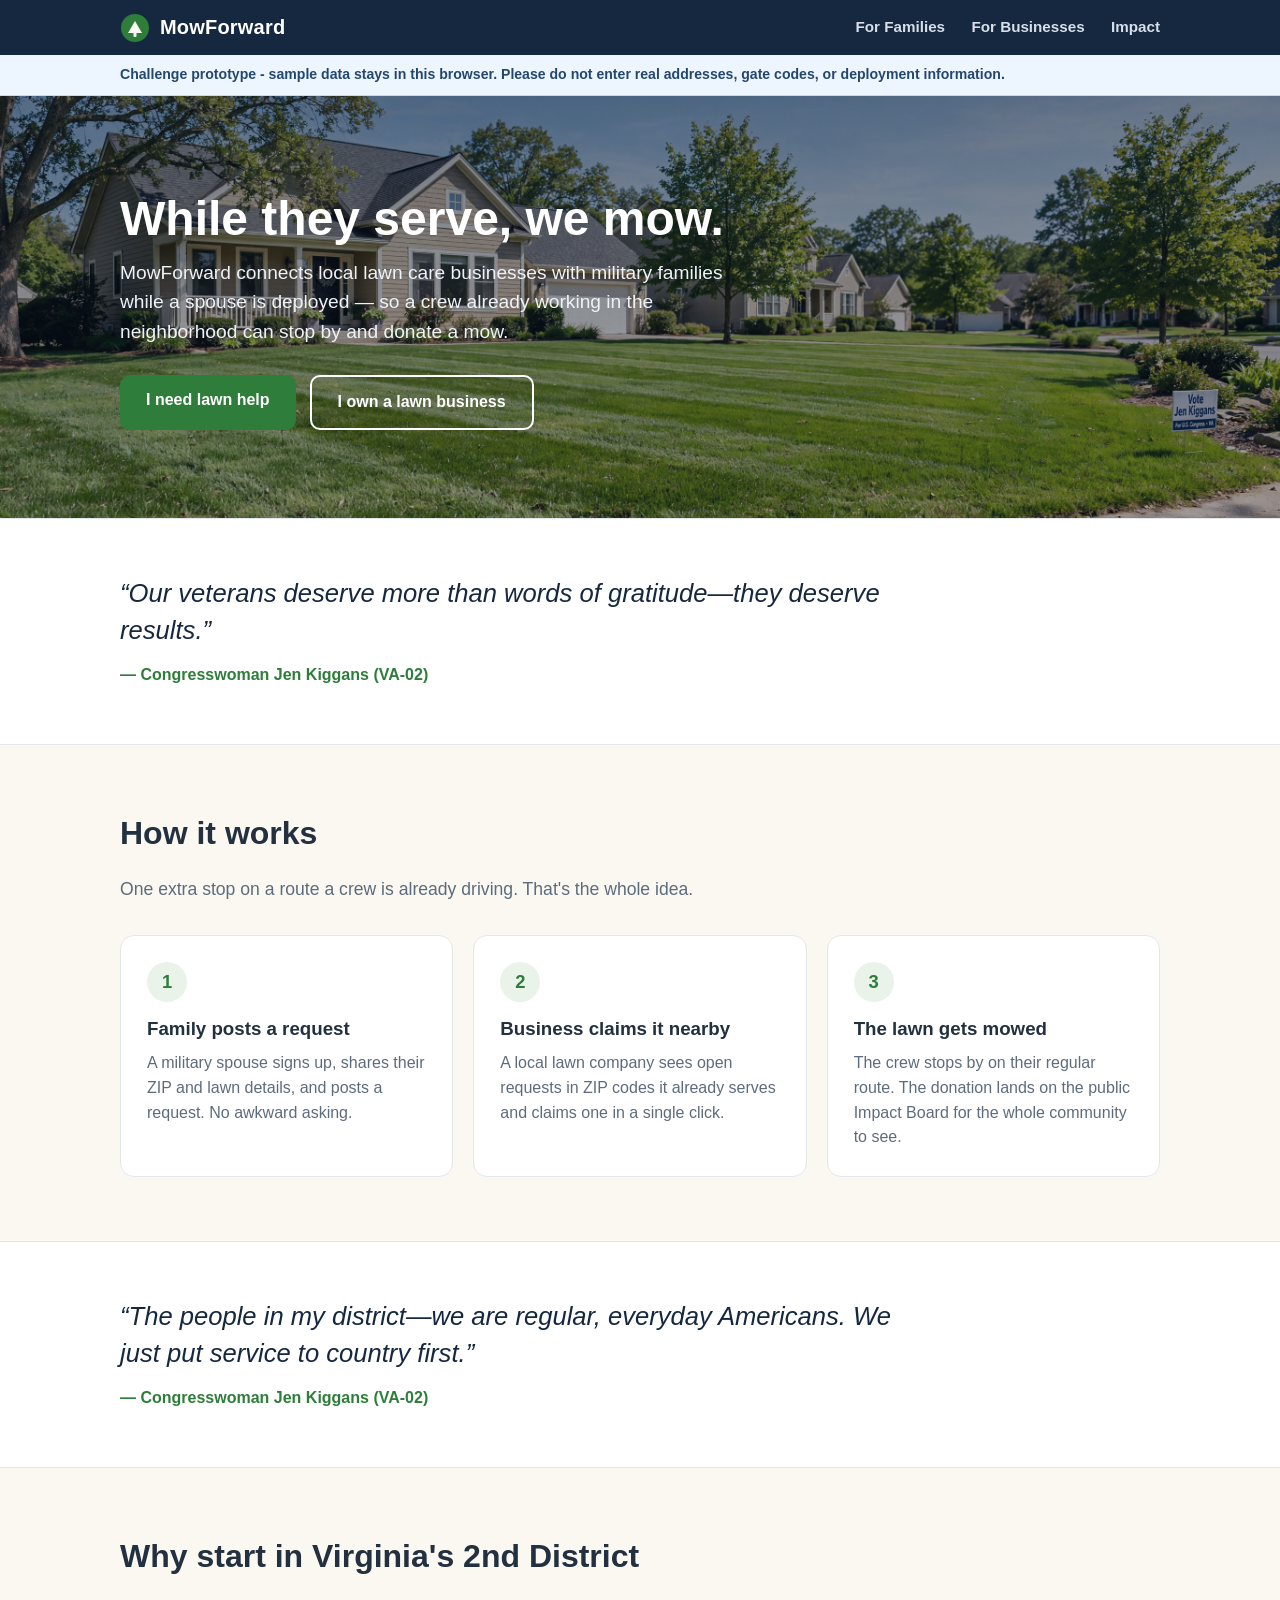
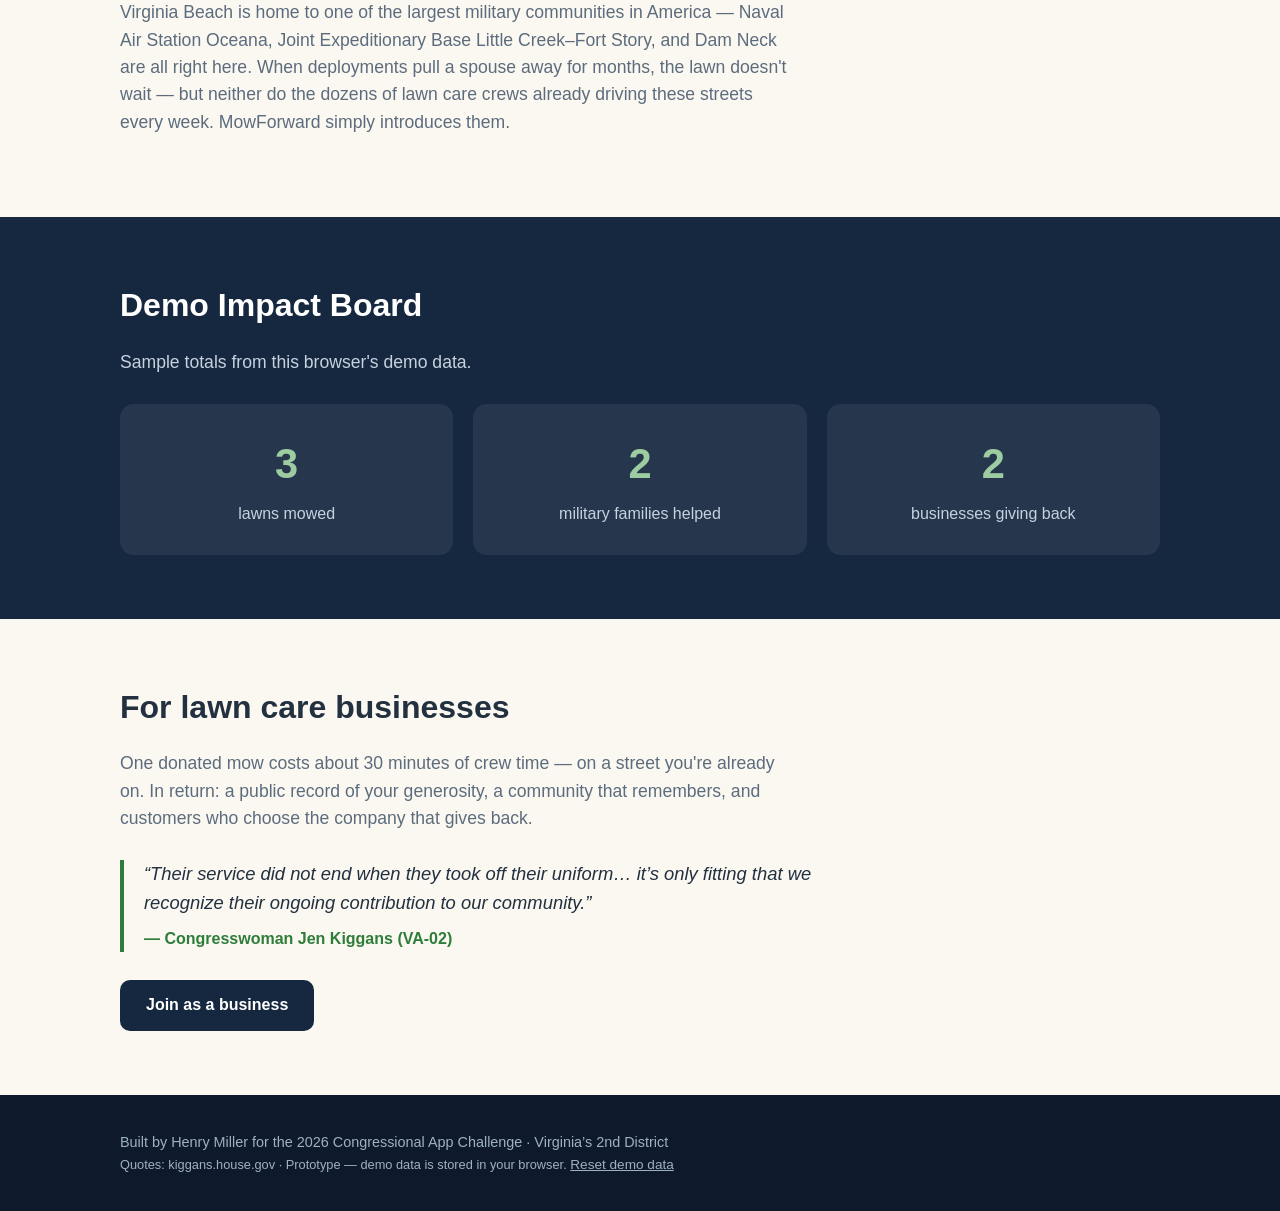
==== index.html @ de2d98e3 "Initial MowForward prototype Congressional App Challenge 2026 prototype" ====
<!DOCTYPE html>
<html lang="en">
<head>
  <meta charset="UTF-8">
  <meta name="viewport" content="width=device-width, initial-scale=1.0">
  <title>MowForward — Free lawn care for military families</title>
  <meta name="description" content="Local lawn care businesses donate lawn service to military families while a spouse is deployed. Built for the 2026 Congressional App Challenge, Virginia's 2nd District.">
  <link rel="stylesheet" href="styles.css">
</head>
<body data-page="home">

  <header class="site-header">
    <div class="wrap">
      <a class="brand" href="index.html">
        <svg width="30" height="30" viewBox="0 0 30 30" fill="none" aria-hidden="true">
          <circle cx="15" cy="15" r="14" fill="#2f7d3a"/>
          <path d="M8 20 L15 8 L22 20 Z" fill="#faf8f1"/>
          <rect x="13.5" y="18" width="3" height="6" rx="1" fill="#faf8f1"/>
        </svg>
        MowForward
      </a>
      <nav class="site-nav">
        <a href="family.html">For Families</a>
        <a href="business.html">For Businesses</a>
        <a href="#impact">Impact</a>
      </nav>
    </div>
  </header>

  <aside class="prototype-banner" aria-label="Prototype notice">
    <div class="wrap">Challenge prototype - sample data stays in this browser. Please do not enter real addresses, gate codes, or deployment information.</div>
  </aside>

  <section class="hero">
    <div class="wrap">
      <h1>While they serve, we mow.</h1>
      <p>MowForward connects local lawn care businesses with military families
         while a spouse is deployed — so a crew already working in the neighborhood
         can stop by and donate a mow.</p>
      <div class="hero-cta">
        <a class="btn" href="family.html">I need lawn help</a>
        <a class="btn btn-outline" href="business.html">I own a lawn business</a>
      </div>
    </div>
  </section>

  <section class="quote-band">
    <div class="wrap">
      <blockquote>
        <p>&ldquo;Our veterans deserve more than words of gratitude&mdash;they deserve results.&rdquo;</p>
        <cite>&mdash; Congresswoman Jen Kiggans (VA-02)</cite>
      </blockquote>
    </div>
  </section>

  <section class="section">
    <div class="wrap">
      <h2>How it works</h2>
      <p class="lede">One extra stop on a route a crew is already driving. That's the whole idea.</p>
      <div class="steps">
        <div class="step">
          <div class="num">1</div>
          <h3>Family posts a request</h3>
          <p>A military spouse signs up, shares their ZIP and lawn details, and posts a request. No awkward asking.</p>
        </div>
        <div class="step">
          <div class="num">2</div>
          <h3>Business claims it nearby</h3>
          <p>A local lawn company sees open requests in ZIP codes it already serves and claims one in a single click.</p>
        </div>
        <div class="step">
          <div class="num">3</div>
          <h3>The lawn gets mowed</h3>
          <p>The crew stops by on their regular route. The donation lands on the public Impact Board for the whole community to see.</p>
        </div>
      </div>
    </div>
  </section>

  <section class="quote-band">
    <div class="wrap">
      <blockquote>
        <p>&ldquo;The people in my district&mdash;we are regular, everyday Americans. We just put service to country first.&rdquo;</p>
        <cite>&mdash; Congresswoman Jen Kiggans (VA-02)</cite>
      </blockquote>
    </div>
  </section>

  <section class="section">
    <div class="wrap">
      <h2>Why start in Virginia's 2nd District</h2>
      <p class="lede">Virginia Beach is home to one of the largest military communities in America &mdash;
        Naval Air Station Oceana, Joint Expeditionary Base Little Creek&ndash;Fort Story, and Dam Neck are all
        right here. When deployments pull a spouse away for months, the lawn doesn't wait &mdash; but neither
        do the dozens of lawn care crews already driving these streets every week. MowForward simply introduces them.</p>
    </div>
  </section>

  <section class="section impact" id="impact">
    <div class="wrap">
      <h2>Demo Impact Board</h2>
      <p class="lede" style="color:#c6d2e0">Sample totals from this browser's demo data.</p>
      <div class="stats">
        <div class="stat">
          <div class="number" id="stat-mows">0</div>
          <div class="label">lawns mowed</div>
        </div>
        <div class="stat">
          <div class="number" id="stat-families">0</div>
          <div class="label">military families helped</div>
        </div>
        <div class="stat">
          <div class="number" id="stat-businesses">0</div>
          <div class="label">businesses giving back</div>
        </div>
      </div>
    </div>
  </section>

  <section class="section">
    <div class="wrap">
      <h2>For lawn care businesses</h2>
      <p class="lede">One donated mow costs about 30 minutes of crew time &mdash; on a street you're already on.
        In return: a public record of your generosity, a community that remembers, and customers who choose
        the company that gives back.</p>
      <blockquote style="border-left:4px solid var(--green); padding-left:20px; margin:28px 0; max-width:760px;">
        <p style="font-style:italic; font-size:1.15rem; margin:0 0 10px;">&ldquo;Their service did not end when they took off their uniform&hellip; it&rsquo;s only fitting that we recognize their ongoing contribution to our community.&rdquo;</p>
        <cite style="font-style:normal; font-weight:700; color:var(--green);">&mdash; Congresswoman Jen Kiggans (VA-02)</cite>
      </blockquote>
      <a class="btn btn-navy" href="business.html">Join as a business</a>
    </div>
  </section>

  <footer class="site-footer">
    <div class="wrap">
      <div>
        Built by Henry Miller for the 2026 Congressional App Challenge &middot; Virginia&rsquo;s 2nd District<br>
        <span style="font-size:0.8rem;">Quotes: kiggans.house.gov &middot; Prototype &mdash; demo data is stored in your browser. <button class="btn-ghost reset-demo" style="color:#9fb0c3">Reset demo data</button></span>
      </div>
    </div>
  </footer>

  <script src="app.js?v=20261022"></script>
</body>
</html>
---- styles.css ----
/* MowForward v1 — styles. No frameworks, no build step. */

:root {
  --navy: #16283f;
  --navy-deep: #0e1a2c;
  --green: #2f7d3a;
  --green-bright: #43a047;
  --green-pale: #e9f3ea;
  --cream: #faf8f1;
  --ink: #22303f;
  --muted: #5d6c7d;
  --line: #e2e7ec;
  --amber: #b7791f;
  --amber-bg: #fdf3e0;
  --blue: #1d5fa8;
  --blue-bg: #e6effa;
}

* { box-sizing: border-box; }

body {
  margin: 0;
  font-family: -apple-system, BlinkMacSystemFont, "Segoe UI", Roboto, Helvetica, Arial, sans-serif;
  color: var(--ink);
  background: var(--cream);
  line-height: 1.55;
}

.wrap { max-width: 1080px; margin: 0 auto; padding: 0 20px; }

/* ---------- header ---------- */
.site-header {
  background: var(--navy);
  color: #fff;
  position: sticky;
  top: 0;
  z-index: 10;
}
.site-header .wrap {
  display: flex;
  align-items: center;
  justify-content: space-between;
  padding-top: 12px;
  padding-bottom: 12px;
}
.brand {
  display: flex;
  align-items: center;
  gap: 10px;
  color: #fff;
  text-decoration: none;
  font-weight: 800;
  font-size: 1.25rem;
  letter-spacing: 0.2px;
}
.brand svg { display: block; }
.site-nav a {
  color: #d7e0ea;
  text-decoration: none;
  margin-left: 22px;
  font-weight: 600;
  font-size: 0.95rem;
}
.site-nav a:hover { color: #fff; }

/* ---------- prototype notice ---------- */
.prototype-banner {
  background: #edf5ff;
  border-bottom: 1px solid #c8d9ec;
  color: #24476d;
  font-size: 0.88rem;
  font-weight: 600;
}
.prototype-banner .wrap { padding-top: 9px; padding-bottom: 9px; }

/* ---------- hero ---------- */
.hero {
  background: linear-gradient(rgba(14, 26, 44, 0.55), rgba(14, 26, 44, 0.35)),
    url("images/hero-yard.jpg") center / cover no-repeat;
  color: #fff;
  padding: 96px 0 88px;
}
.hero h1 {
  font-size: 3rem;
  margin: 0 0 12px;
  line-height: 1.12;
  max-width: 640px;
}
.hero p {
  font-size: 1.2rem;
  max-width: 620px;
  color: #eef2f7;
  margin: 0 0 28px;
}
.hero-cta { display: flex; gap: 14px; flex-wrap: wrap; }

/* ---------- buttons ---------- */
.btn {
  display: inline-block;
  background: var(--green);
  color: #fff;
  border: none;
  padding: 13px 26px;
  border-radius: 10px;
  font-size: 1rem;
  font-weight: 700;
  text-decoration: none;
  cursor: pointer;
}
.btn:hover { background: var(--green-bright); }
.btn-outline {
  background: transparent;
  border: 2px solid #fff;
  color: #fff;
}
.btn-outline:hover { background: rgba(255, 255, 255, 0.15); }
.btn-navy { background: var(--navy); }
.btn-navy:hover { background: #1f3654; }
.btn-small { padding: 8px 16px; font-size: 0.9rem; border-radius: 8px; }
.btn-ghost {
  background: none;
  border: none;
  color: var(--muted);
  text-decoration: underline;
  cursor: pointer;
  font-size: 0.85rem;
  padding: 0;
}

/* ---------- sections ---------- */
.section { padding: 64px 0; }
.section h2 { font-size: 2rem; margin: 0 0 10px; }
.section .lede { color: var(--muted); font-size: 1.1rem; max-width: 680px; }

/* ---------- quote band ---------- */
.quote-band { background: #fff; border-top: 1px solid var(--line); border-bottom: 1px solid var(--line); }
.quote-band blockquote {
  margin: 0;
  padding: 56px 0;
  max-width: 800px;
}
.quote-band blockquote p {
  font-size: 1.6rem;
  font-style: italic;
  line-height: 1.45;
  margin: 0 0 14px;
  color: var(--navy);
}
.quote-band cite { font-style: normal; font-weight: 700; color: var(--green); }

/* ---------- steps ---------- */
.steps {
  display: grid;
  grid-template-columns: repeat(3, 1fr);
  gap: 20px;
  margin-top: 32px;
}
.step {
  background: #fff;
  border: 1px solid var(--line);
  border-radius: 14px;
  padding: 26px;
}
.step .num {
  display: inline-flex;
  align-items: center;
  justify-content: center;
  width: 40px;
  height: 40px;
  border-radius: 50%;
  background: var(--green-pale);
  color: var(--green);
  font-weight: 800;
  font-size: 1.15rem;
  margin-bottom: 12px;
}
.step h3 { margin: 0 0 8px; }
.step p { margin: 0; color: var(--muted); }

/* ---------- impact ---------- */
.impact { background: var(--navy); color: #fff; }
.impact h2 { color: #fff; }
.stats {
  display: grid;
  grid-template-columns: repeat(3, 1fr);
  gap: 20px;
  margin-top: 28px;
}
.stat {
  background: rgba(255, 255, 255, 0.07);
  border-radius: 14px;
  padding: 28px;
  text-align: center;
}
.stat .number { font-size: 2.6rem; font-weight: 800; color: #9ccc9f; }
.stat .label { color: #c6d2e0; margin-top: 6px; }

/* ---------- cards & forms ---------- */
.grid-2 {
  display: grid;
  grid-template-columns: 1fr 1fr;
  gap: 24px;
  margin-top: 28px;
  align-items: start;
}
.card {
  background: #fff;
  border: 1px solid var(--line);
  border-radius: 14px;
  padding: 28px;
}
.card h3 { margin-top: 0; }
.field { margin-bottom: 16px; }
.field label { display: block; font-weight: 700; margin-bottom: 6px; font-size: 0.92rem; }
.field input, .field select, .field textarea {
  width: 100%;
  padding: 11px 12px;
  border: 1px solid #c9d2dc;
  border-radius: 8px;
  font-size: 1rem;
  font-family: inherit;
}
.field textarea { min-height: 84px; resize: vertical; }
.field .hint { font-size: 0.85rem; color: var(--muted); margin-top: 4px; }
.check-row { display: flex; gap: 10px; align-items: flex-start; }
.check-row input { width: auto; margin-top: 4px; }
.status-message {
  background: var(--green-pale);
  border: 1px solid #b8d7bb;
  border-radius: 10px;
  color: #1d5f28;
  font-weight: 700;
  margin: 20px 0 0;
  padding: 12px 14px;
}

/* ---------- lists ---------- */
.req-list { list-style: none; margin: 0; padding: 0; display: grid; gap: 14px; }
.req {
  background: #fff;
  border: 1px solid var(--line);
  border-radius: 12px;
  padding: 18px 20px;
}
.req-top { display: flex; justify-content: space-between; align-items: center; gap: 10px; margin-bottom: 6px; }
.req-title { font-weight: 800; }
.req-meta { color: var(--muted); font-size: 0.9rem; margin: 4px 0; }
.req-notes {
  background: var(--cream);
  border-left: 3px solid var(--green);
  padding: 8px 12px;
  font-size: 0.92rem;
  margin: 8px 0;
}
.private-details {
  background: #edf5ff;
  border-left: 3px solid var(--blue);
  color: #294d72;
  font-size: 0.92rem;
  margin: 8px 0;
  padding: 10px 12px;
}
.req-actions { margin-top: 10px; display: flex; gap: 10px; align-items: center; }

.pill {
  display: inline-block;
  padding: 3px 12px;
  border-radius: 999px;
  font-size: 0.8rem;
  font-weight: 800;
  text-transform: uppercase;
  letter-spacing: 0.4px;
}
.pill-open { background: var(--amber-bg); color: var(--amber); }
.pill-claimed { background: var(--blue-bg); color: var(--blue); }
.pill-done { background: var(--green-pale); color: var(--green); }

.empty {
  border: 2px dashed var(--line);
  border-radius: 12px;
  padding: 28px;
  text-align: center;
  color: var(--muted);
}

.page-hero {
  background: var(--navy);
  color: #fff;
  padding: 48px 0;
}
.page-hero h1 { margin: 0 0 8px; font-size: 2.2rem; }
.page-hero p { margin: 0; color: #c6d2e0; max-width: 640px; }

/* ---------- footer ---------- */
.site-footer {
  background: var(--navy-deep);
  color: #9fb0c3;
  padding: 36px 0;
  font-size: 0.9rem;
}
.site-footer .wrap {
  display: flex;
  justify-content: space-between;
  gap: 20px;
  flex-wrap: wrap;
  align-items: center;
}

.hidden { display: none !important; }

@media (max-width: 760px) {
  .hero h1 { font-size: 2.1rem; }
  .steps, .stats, .grid-2 { grid-template-columns: 1fr; }
  .site-nav a { margin-left: 14px; }
  .prototype-banner { font-size: 0.8rem; }
}
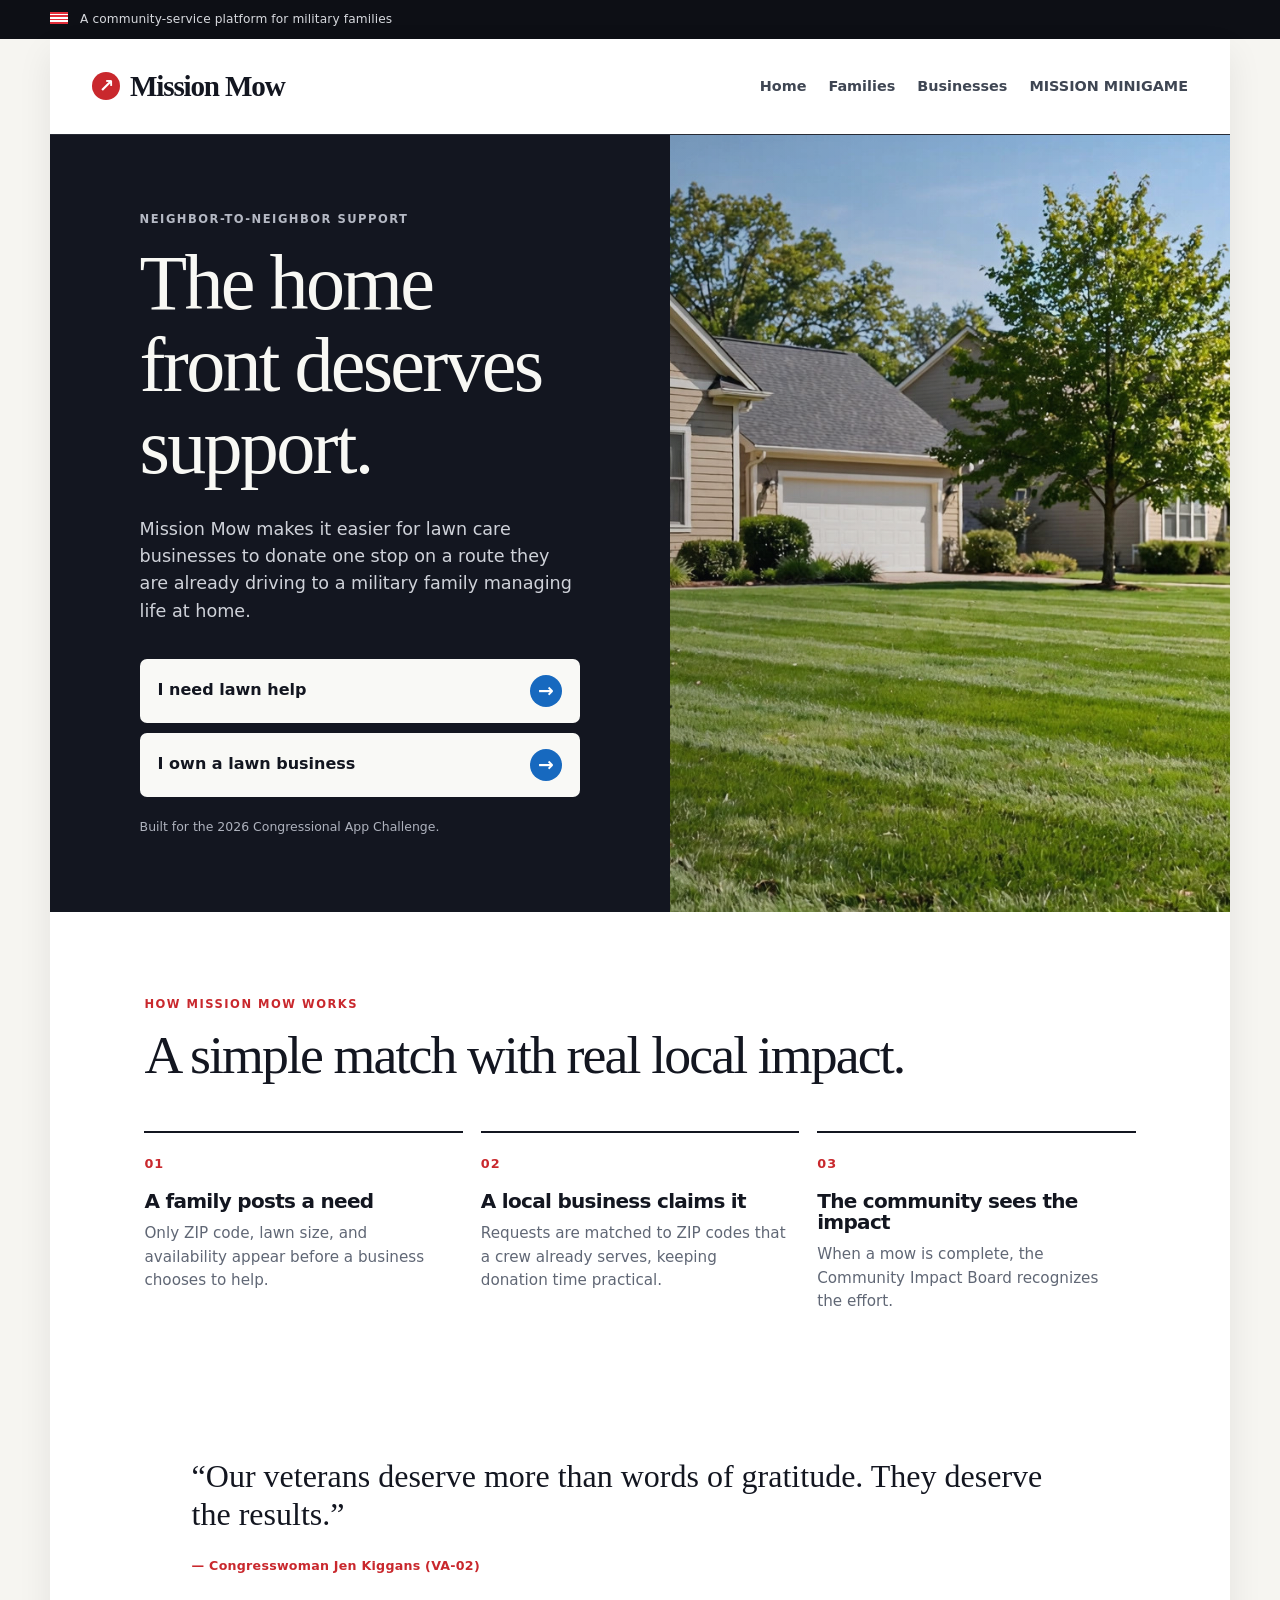
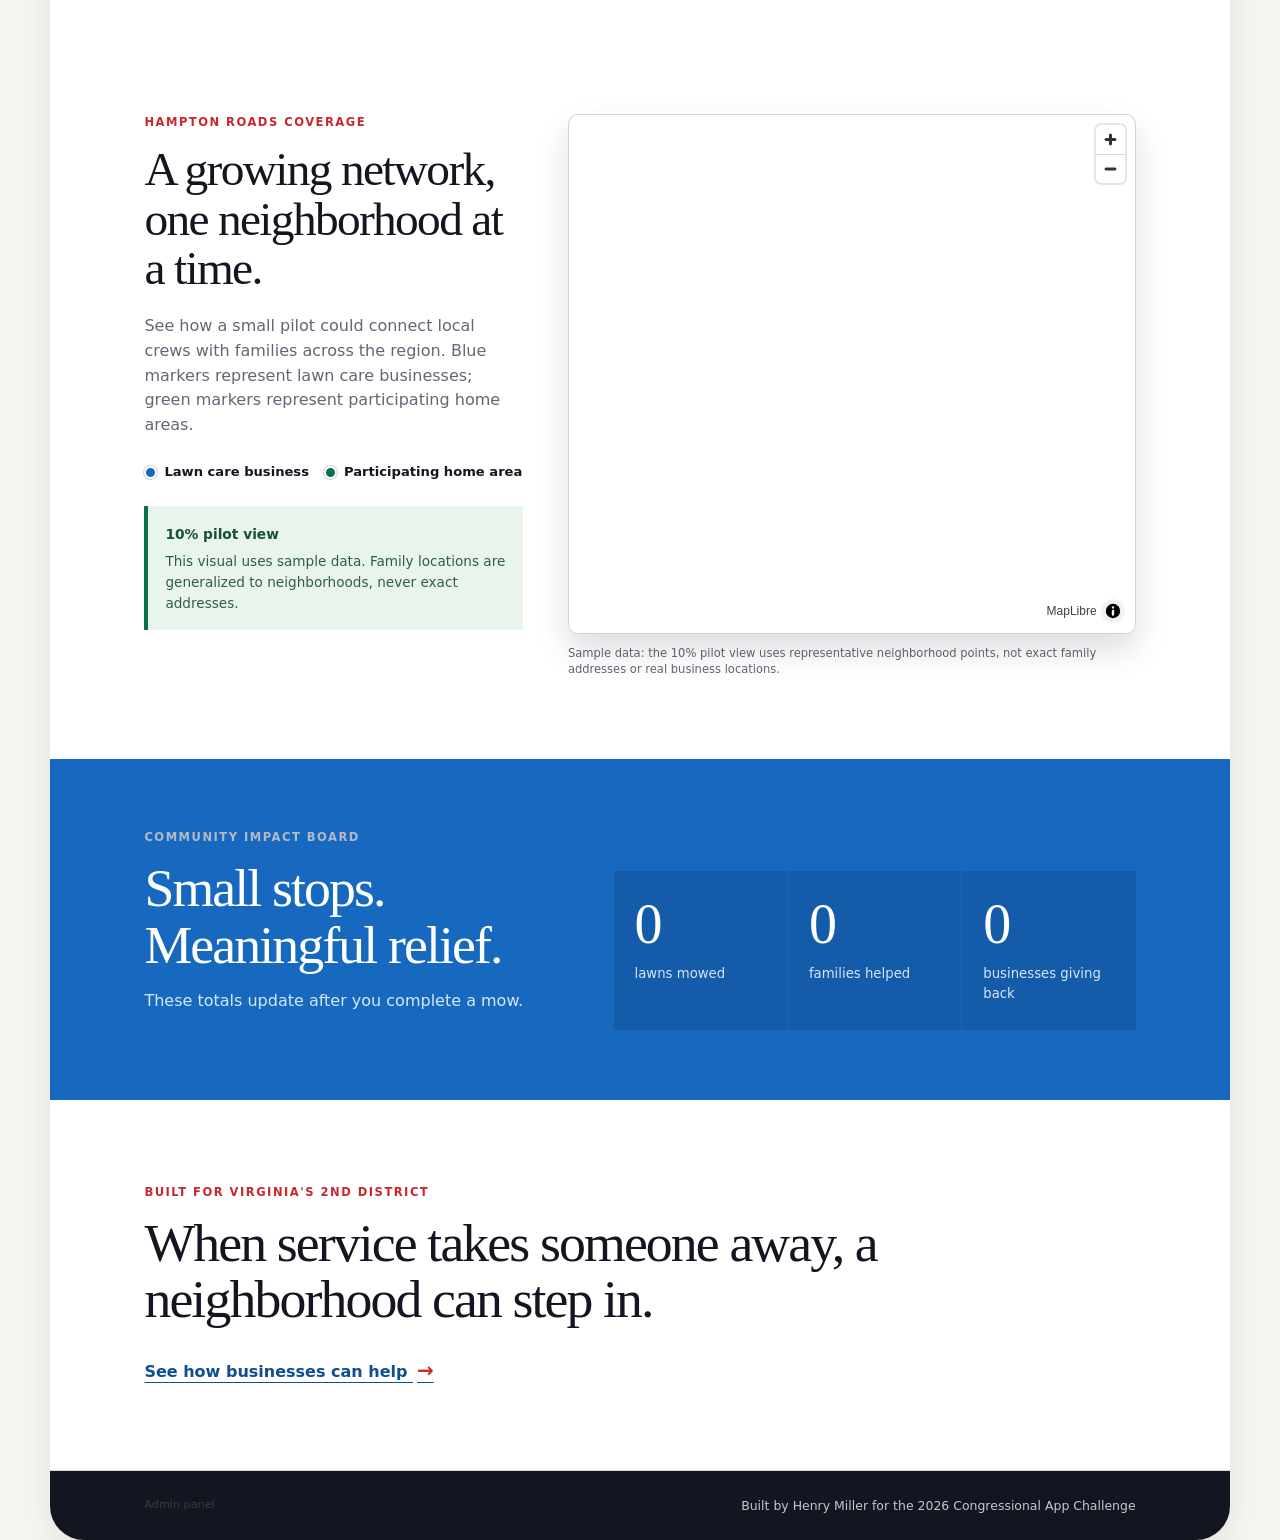
==== commit 50650f3e: "Build Mission Mow v1 experience" ====
--- a/index.html
+++ b/index.html
@@ -3,143 +3,110 @@
 <head>
   <meta charset="UTF-8">
   <meta name="viewport" content="width=device-width, initial-scale=1.0">
-  <title>MowForward — Free lawn care for military families</title>
-  <meta name="description" content="Local lawn care businesses donate lawn service to military families while a spouse is deployed. Built for the 2026 Congressional App Challenge, Virginia's 2nd District.">
-  <link rel="stylesheet" href="styles.css">
+  <title>Mission Mow | Homefront support</title>
+  <meta name="description" content="Mission Mow connects military families with local lawn care businesses.">
+  <link rel="stylesheet" href="styles.css?v=20261023a">
+  <link rel="stylesheet" href="vendor/maplibre-gl.css?v=5.24.0">
 </head>
-<body data-page="home">
+<body data-page="home" data-storage-namespace="mission_mow">
+  <div class="official-bar">
+    <div class="site-width"><span class="flag-mark" aria-hidden="true"></span> A community-service platform for military families</div>
+  </div>
 
-  <header class="site-header">
-    <div class="wrap">
-      <a class="brand" href="index.html">
-        <svg width="30" height="30" viewBox="0 0 30 30" fill="none" aria-hidden="true">
-          <circle cx="15" cy="15" r="14" fill="#2f7d3a"/>
-          <path d="M8 20 L15 8 L22 20 Z" fill="#faf8f1"/>
-          <rect x="13.5" y="18" width="3" height="6" rx="1" fill="#faf8f1"/>
-        </svg>
-        MowForward
-      </a>
-      <nav class="site-nav">
-        <a href="family.html">For Families</a>
-        <a href="business.html">For Businesses</a>
-        <a href="#impact">Impact</a>
+  <main class="site-width page-shell">
+    <header class="masthead">
+      <a class="wordmark" href="index.html"><span class="wordmark-mark" aria-hidden="true">↗</span> Mission Mow</a>
+      <nav class="mast-nav" aria-label="Primary navigation">
+        <a href="index.html" aria-current="page">Home</a>
+        <a href="family.html">Families</a>
+        <a href="business.html">Businesses</a>
+        <a href="minigame.html">MISSION MINIGAME</a>
       </nav>
-    </div>
-  </header>
+    </header>
 
-  <aside class="prototype-banner" aria-label="Prototype notice">
-    <div class="wrap">Challenge prototype - sample data stays in this browser. Please do not enter real addresses, gate codes, or deployment information.</div>
-  </aside>
+    <section class="hero-card" data-image-layout-target="home.hero">
+      <div class="hero-copy">
+        <p class="eyebrow" data-edit-key="home.hero.eyebrow" data-edit-label="Homepage hero label">Neighbor-to-neighbor support</p>
+        <h1 data-edit-key="home.hero.title" data-edit-label="Homepage hero headline">The home front deserves support.</h1>
+        <p class="hero-lede" data-edit-key="home.hero.lede" data-edit-label="Homepage hero description">Mission Mow makes it easier for lawn care businesses to donate one stop on a route they are already driving to a military family managing life at home.</p>
+        <div class="service-search" aria-label="Choose a path">
+          <a href="family.html"><span>I need lawn help</span><b aria-hidden="true">→</b></a>
+          <a href="business.html"><span>I own a lawn business</span><b aria-hidden="true">→</b></a>
+        </div>
+        <p class="challenge-note" data-edit-key="home.hero.note" data-edit-label="Homepage challenge note">Built for the 2026 Congressional App Challenge.</p>
+      </div>
+      <div class="hero-image" role="img" aria-label="A mowed front lawn in a Virginia Beach neighborhood" data-image-key="home.hero" data-image-label="Homepage photo" data-image-default="images/hero-yard.jpg"></div>
+    </section>
 
-  <section class="hero">
-    <div class="wrap">
-      <h1>While they serve, we mow.</h1>
-      <p>MowForward connects local lawn care businesses with military families
-         while a spouse is deployed — so a crew already working in the neighborhood
-         can stop by and donate a mow.</p>
-      <div class="hero-cta">
-        <a class="btn" href="family.html">I need lawn help</a>
-        <a class="btn btn-outline" href="business.html">I own a lawn business</a>
+    <section class="intro-section">
+      <p class="eyebrow red" data-edit-key="home.intro.eyebrow" data-edit-label="How it works label">How Mission Mow works</p>
+      <h2 data-edit-key="home.intro.title" data-edit-label="How it works headline">A simple match with real local impact.</h2>
+      <div class="path-grid">
+        <article>
+          <span>01</span>
+          <h3>A family posts a need</h3>
+          <p>Only ZIP code, lawn size, and availability appear before a business chooses to help.</p>
+        </article>
+        <article>
+          <span>02</span>
+          <h3>A local business claims it</h3>
+          <p>Requests are matched to ZIP codes that a crew already serves, keeping donation time practical.</p>
+        </article>
+        <article>
+          <span>03</span>
+          <h3>The community sees the impact</h3>
+          <p>When a mow is complete, the Community Impact Board recognizes the effort.</p>
+        </article>
       </div>
-    </div>
-  </section>
+    </section>
 
-  <section class="quote-band">
-    <div class="wrap">
-      <blockquote>
-        <p>&ldquo;Our veterans deserve more than words of gratitude&mdash;they deserve results.&rdquo;</p>
-        <cite>&mdash; Congresswoman Jen Kiggans (VA-02)</cite>
-      </blockquote>
-    </div>
-  </section>
+    <section class="quote-section" aria-label="Community voices">
+      <figure>
+        <blockquote data-edit-key="home.quote.text" data-edit-label="Homepage quote">&ldquo;Our veterans deserve more than words of gratitude. They deserve the results.&rdquo;</blockquote>
+        <figcaption data-edit-key="home.quote.credit" data-edit-label="Homepage quote credit">&mdash; Congresswoman Jen Kiggans (VA-02)</figcaption>
+      </figure>
+    </section>
 
-  <section class="section">
-    <div class="wrap">
-      <h2>How it works</h2>
-      <p class="lede">One extra stop on a route a crew is already driving. That's the whole idea.</p>
-      <div class="steps">
-        <div class="step">
-          <div class="num">1</div>
-          <h3>Family posts a request</h3>
-          <p>A military spouse signs up, shares their ZIP and lawn details, and posts a request. No awkward asking.</p>
-        </div>
-        <div class="step">
-          <div class="num">2</div>
-          <h3>Business claims it nearby</h3>
-          <p>A local lawn company sees open requests in ZIP codes it already serves and claims one in a single click.</p>
-        </div>
-        <div class="step">
-          <div class="num">3</div>
-          <h3>The lawn gets mowed</h3>
-          <p>The crew stops by on their regular route. The donation lands on the public Impact Board for the whole community to see.</p>
-        </div>
+    <section class="coverage-section" id="coverage" aria-labelledby="coverage-heading">
+      <div class="coverage-copy">
+        <p class="eyebrow red">Hampton Roads coverage</p>
+        <h2 id="coverage-heading">A growing network, one neighborhood at a time.</h2>
+        <p>See how a small pilot could connect local crews with families across the region. Blue markers represent lawn care businesses; green markers represent participating home areas.</p>
+        <div class="coverage-legend" aria-label="Map legend"><span><i class="legend-dot business-dot"></i> Lawn care business</span><span><i class="legend-dot home-dot"></i> Participating home area</span></div>
+        <aside class="coverage-detail"><strong>10% pilot view</strong><p>This visual uses sample data. Family locations are generalized to neighborhoods, never exact addresses.</p></aside>
       </div>
-    </div>
-  </section>
+      <div class="coverage-map-shell">
+        <div id="coverage-map" class="coverage-map" role="region" aria-label="Interactive sample coverage map of Hampton Roads"></div>
+        <p class="map-note">Sample data: the 10% pilot view uses representative neighborhood points, not exact family addresses or real business locations.</p>
+      </div>
+    </section>
 
-  <section class="quote-band">
-    <div class="wrap">
-      <blockquote>
-        <p>&ldquo;The people in my district&mdash;we are regular, everyday Americans. We just put service to country first.&rdquo;</p>
-        <cite>&mdash; Congresswoman Jen Kiggans (VA-02)</cite>
-      </blockquote>
-    </div>
-  </section>
+    <section class="impact-section" id="impact">
+      <div>
+        <p class="eyebrow" data-edit-key="home.impact.eyebrow" data-edit-label="Impact board label">Community impact board</p>
+        <h2 data-edit-key="home.impact.title" data-edit-label="Impact board headline">Small stops. Meaningful relief.</h2>
+        <p data-edit-key="home.impact.description" data-edit-label="Impact board description">These totals update after you complete a mow.</p>
+      </div>
+      <div class="impact-stats" aria-label="Community impact totals">
+        <div><strong id="stat-mows">0</strong><span>lawns mowed</span></div>
+        <div><strong id="stat-families">0</strong><span>families helped</span></div>
+        <div><strong id="stat-businesses">0</strong><span>businesses giving back</span></div>
+      </div>
+    </section>
 
-  <section class="section">
-    <div class="wrap">
-      <h2>Why start in Virginia's 2nd District</h2>
-      <p class="lede">Virginia Beach is home to one of the largest military communities in America &mdash;
-        Naval Air Station Oceana, Joint Expeditionary Base Little Creek&ndash;Fort Story, and Dam Neck are all
-        right here. When deployments pull a spouse away for months, the lawn doesn't wait &mdash; but neither
-        do the dozens of lawn care crews already driving these streets every week. MowForward simply introduces them.</p>
-    </div>
-  </section>
+    <section class="callout-section">
+      <p class="eyebrow red" data-edit-key="home.callout.eyebrow" data-edit-label="Homepage closing label">Built for Virginia's 2nd District</p>
+      <h2 data-edit-key="home.callout.title" data-edit-label="Homepage closing headline">When service takes someone away, a neighborhood can step in.</h2>
+      <a class="text-link" href="business.html">See how businesses can help <span aria-hidden="true">→</span></a>
+    </section>
 
-  <section class="section impact" id="impact">
-    <div class="wrap">
-      <h2>Demo Impact Board</h2>
-      <p class="lede" style="color:#c6d2e0">Sample totals from this browser's demo data.</p>
-      <div class="stats">
-        <div class="stat">
-          <div class="number" id="stat-mows">0</div>
-          <div class="label">lawns mowed</div>
-        </div>
-        <div class="stat">
-          <div class="number" id="stat-families">0</div>
-          <div class="label">military families helped</div>
-        </div>
-        <div class="stat">
-          <div class="number" id="stat-businesses">0</div>
-          <div class="label">businesses giving back</div>
-        </div>
-      </div>
-    </div>
-  </section>
+    <footer class="site-footer-v2 home-footer">
+      <button class="admin-access" type="button">Admin panel</button>
+      <span>Built by Henry Miller for the 2026 Congressional App Challenge</span>
+    </footer>
+  </main>
 
-  <section class="section">
-    <div class="wrap">
-      <h2>For lawn care businesses</h2>
-      <p class="lede">One donated mow costs about 30 minutes of crew time &mdash; on a street you're already on.
-        In return: a public record of your generosity, a community that remembers, and customers who choose
-        the company that gives back.</p>
-      <blockquote style="border-left:4px solid var(--green); padding-left:20px; margin:28px 0; max-width:760px;">
-        <p style="font-style:italic; font-size:1.15rem; margin:0 0 10px;">&ldquo;Their service did not end when they took off their uniform&hellip; it&rsquo;s only fitting that we recognize their ongoing contribution to our community.&rdquo;</p>
-        <cite style="font-style:normal; font-weight:700; color:var(--green);">&mdash; Congresswoman Jen Kiggans (VA-02)</cite>
-      </blockquote>
-      <a class="btn btn-navy" href="business.html">Join as a business</a>
-    </div>
-  </section>
-
-  <footer class="site-footer">
-    <div class="wrap">
-      <div>
-        Built by Henry Miller for the 2026 Congressional App Challenge &middot; Virginia&rsquo;s 2nd District<br>
-        <span style="font-size:0.8rem;">Quotes: kiggans.house.gov &middot; Prototype &mdash; demo data is stored in your browser. <button class="btn-ghost reset-demo" style="color:#9fb0c3">Reset demo data</button></span>
-      </div>
-    </div>
-  </footer>
-
-  <script src="app.js?v=20261022"></script>
+  <script src="vendor/maplibre-gl.js?v=5.24.0"></script>
+  <script src="app.js?v=20261023b"></script>
 </body>
 </html>
--- a/styles.css
+++ b/styles.css
@@ -1,316 +1,230 @@
-/* MowForward v1 — styles. No frameworks, no build step. */
-
 :root {
-  --navy: #16283f;
-  --navy-deep: #0e1a2c;
-  --green: #2f7d3a;
-  --green-bright: #43a047;
-  --green-pale: #e9f3ea;
-  --cream: #faf8f1;
-  --ink: #22303f;
-  --muted: #5d6c7d;
-  --line: #e2e7ec;
-  --amber: #b7791f;
-  --amber-bg: #fdf3e0;
-  --blue: #1d5fa8;
-  --blue-bg: #e6effa;
+  --ink: #131620;
+  --ink-soft: #202430;
+  --paper: #f6f5f1;
+  --card: #ffffff;
+  --muted: #606775;
+  --line: #d8d9dc;
+  --blue: #1769bf;
+  --blue-dark: #0f4e91;
+  --red: #c9282d;
+  --green: #0d704c;
+  --green-pale: #e8f4ec;
+  --serif: Georgia, "Times New Roman", serif;
 }
 
 * { box-sizing: border-box; }
-
-body {
-  margin: 0;
-  font-family: -apple-system, BlinkMacSystemFont, "Segoe UI", Roboto, Helvetica, Arial, sans-serif;
-  color: var(--ink);
-  background: var(--cream);
-  line-height: 1.55;
+html { scroll-behavior: smooth; }
+body { margin: 0; background: var(--paper); color: var(--ink); font-family: Inter, ui-sans-serif, system-ui, -apple-system, BlinkMacSystemFont, "Segoe UI", sans-serif; line-height: 1.55; }
+a { color: inherit; }
+button, input, select, textarea { font: inherit; }
+.site-width { width: min(1180px, calc(100% - 40px)); margin: 0 auto; }
+.official-bar { background: #0d0f15; color: #d7d9de; font-size: .76rem; letter-spacing: .01em; padding: 10px 0; }
+.flag-mark { display: inline-block; width: 18px; height: 12px; margin-right: 8px; background: linear-gradient(#e22d39 0 14%, #fff 14% 28%, #e22d39 28% 42%, #fff 42% 56%, #e22d39 56% 70%, #fff 70% 84%, #e22d39 84%); vertical-align: -1px; }
+.page-shell { background: var(--card); border-radius: 0 0 34px 34px; box-shadow: 0 14px 35px rgba(15, 20, 30, .08); overflow: hidden; min-height: 100vh; }
+.masthead { align-items: center; border-bottom: 1px solid #272b35; display: flex; justify-content: space-between; padding: 25px 42px; }
+.wordmark { align-items: center; display: inline-flex; font-family: var(--serif); font-size: 1.82rem; font-weight: 700; gap: 10px; letter-spacing: -.04em; text-decoration: none; }
+.wordmark-mark { align-items: center; background: var(--red); border-radius: 50%; color: #fff; display: inline-flex; font-family: system-ui, sans-serif; font-size: 1.15rem; font-weight: 800; height: 28px; justify-content: center; width: 28px; }
+.mast-nav { display: flex; flex-wrap: wrap; gap: 22px; }
+.mast-nav a { color: #3f4653; font-size: .9rem; font-weight: 700; text-decoration: none; }
+.mast-nav a:hover, .mast-nav a:focus-visible { color: var(--blue); text-decoration: underline; text-underline-offset: 4px; }
+
+.hero-card { background: var(--ink); color: #f8f8f4; display: grid; grid-template-columns: 1.05fr .95fr; min-height: 590px; overflow: hidden; }
+.hero-copy { align-self: center; padding: 76px clamp(38px, 7vw, 92px); }
+.eyebrow { color: #b5b9c4; font-size: .72rem; font-weight: 800; letter-spacing: .13em; margin: 0 0 13px; text-transform: uppercase; }
+.eyebrow.red { color: var(--red); }
+h1, h2, h3 { letter-spacing: -.035em; line-height: 1.05; }
+.hero-card h1 { font-family: var(--serif); font-size: clamp(3.6rem, 6.1vw, 6.5rem); font-weight: 400; margin: 0 0 28px; }
+.hero-lede { color: #cfd2d9; font-size: 1.1rem; margin: 0 0 34px; max-width: 570px; }
+.service-search { display: grid; gap: 10px; max-width: 520px; }
+.service-search a { align-items: center; background: #f9f9f6; border-radius: 7px; color: var(--ink); display: flex; font-weight: 800; justify-content: space-between; padding: 16px 18px; text-decoration: none; transition: background .16s ease, transform .16s ease; }
+.service-search a:hover { background: #e7eff9; transform: translateX(3px); }
+.service-search b { align-items: center; background: var(--blue); border-radius: 50%; color: #fff; display: inline-flex; font-size: 1.18rem; height: 32px; justify-content: center; width: 32px; }
+.challenge-note { color: #aeb2bd; font-size: .78rem; margin: 20px 0 0; }
+.hero-image { background: linear-gradient(90deg, rgba(19,22,32,.24), rgba(19,22,32,.04)), url("images/hero-yard.jpg") center / cover no-repeat; min-height: 340px; }
+.hero-card.hero-image-left .hero-image { order: -1; }
+
+.intro-section, .callout-section { padding: 84px 8%; }
+.intro-section h2, .callout-section h2 { font-family: var(--serif); font-size: clamp(2.3rem, 4.2vw, 4.3rem); font-weight: 400; margin: 0; max-width: 800px; }
+.path-grid { display: grid; gap: 18px; grid-template-columns: repeat(3, 1fr); margin-top: 48px; }
+.path-grid article { border-top: 2px solid var(--ink); padding: 18px 12px 0 0; }
+.path-grid span { color: var(--red); font-size: .8rem; font-weight: 800; letter-spacing: .08em; }
+.path-grid h3 { font-size: 1.25rem; margin: 15px 0 10px; }
+.path-grid p { color: var(--muted); font-size: .95rem; margin: 0; }
+.coverage-section h2 { font-family: var(--serif); font-size: clamp(2.2rem, 3.7vw, 3.7rem); font-weight: 400; margin: 0 0 20px; }
+.quote-section { background: #f0f1f2; }
+.quote-section figure { background: #fff; margin: 0; padding: 60px 12% 56px; }
+.quote-section blockquote { font-family: var(--serif); font-size: clamp(1.65rem, 2.5vw, 2.5rem); line-height: 1.18; margin: 0 0 23px; }
+.quote-section figcaption { color: var(--red); font-size: .79rem; font-weight: 800; letter-spacing: .02em; }
+.coverage-section { background: #fff; display: grid; gap: 45px; grid-template-columns: .8fr 1.2fr; padding: 82px 8%; }
+.coverage-copy > p:not(.eyebrow) { color: var(--muted); max-width: 440px; }
+.coverage-legend { display: flex; flex-wrap: wrap; gap: 15px; margin: 24px 0; }
+.coverage-legend span { align-items: center; display: inline-flex; font-size: .82rem; font-weight: 800; gap: 7px; }
+.legend-dot { border: 2px solid #fff; border-radius: 50%; box-shadow: 0 0 0 1px rgba(19,22,32,.18); display: inline-block; height: 13px; width: 13px; }
+.business-dot { background: var(--blue); }
+.home-dot { background: var(--green); }
+.coverage-detail { background: var(--green-pale); border-left: 4px solid var(--green); margin-top: 21px; padding: 16px 17px; }
+.coverage-detail strong { color: #155234; font-size: .86rem; }
+.coverage-detail p { color: #315e43; font-size: .85rem; margin: 4px 0 0; }
+.coverage-map-shell { align-self: center; }
+.coverage-map { border: 1px solid #cbd3dc; border-radius: 10px; box-shadow: 0 16px 32px rgba(19,22,32,.14); display: block; height: 520px; max-width: 100%; overflow: hidden; width: 100%; }
+.coverage-map .maplibregl-ctrl-group { border-radius: 5px; box-shadow: 0 3px 11px rgba(19,22,32,.18); }
+.map-marker { border: 3px solid #fff; border-radius: 50%; box-shadow: 0 2px 8px rgba(19,22,32,.28); cursor: pointer; height: 16px; padding: 0; width: 16px; }
+.map-marker.business { background: var(--blue); }
+.map-marker.home { background: var(--green); height: 13px; width: 13px; }
+.maplibregl-popup-content { border-radius: 6px; box-shadow: 0 12px 28px rgba(19,22,32,.2); color: var(--ink); font-family: Inter, ui-sans-serif, system-ui, sans-serif; padding: 14px 16px; }
+.map-popup-type { color: var(--red); font-size: .66rem; font-weight: 800; letter-spacing: .08em; margin: 0 0 4px; text-transform: uppercase; }
+.map-popup-title { font-size: .91rem; font-weight: 800; margin: 0; }
+.map-popup-copy { color: var(--muted); font-size: .77rem; line-height: 1.4; margin: 5px 0 0; max-width: 190px; }
+.map-note { color: var(--muted); font-size: .72rem; line-height: 1.4; margin: 11px 0 0; }
+.business-sign-feature { background: #edf2f7; display: grid; grid-template-columns: 1fr 1fr; min-height: 480px; }
+.business-sign-copy { padding: 76px clamp(30px, 7vw, 90px); }
+.business-sign-copy h2 { font-family: var(--serif); font-size: clamp(2.2rem, 3.7vw, 3.9rem); font-weight: 400; margin: 0 0 20px; }
+.business-sign-copy > p:not(.eyebrow) { color: var(--muted); max-width: 490px; }
+.business-sign-stage { align-items: center; background: radial-gradient(circle at 50% 37%, #fdfdfb 0 17%, transparent 18%), linear-gradient(130deg, #153d5f, #0b1b2d); display: flex; justify-content: center; overflow: hidden; padding: 56px 30px; position: relative; }
+.business-sign-stage::after { background: repeating-linear-gradient(0deg, transparent 0 26px, rgba(255,255,255,.035) 27px 28px); content: ""; inset: 0; pointer-events: none; position: absolute; }
+.yard-sign-mock { background: #fff; border: 7px solid #fff; box-shadow: 0 18px 35px rgba(0,0,0,.3); display: grid; justify-items: center; min-height: 274px; padding: 31px 38px 27px; position: relative; text-align: center; transform: perspective(600px) rotateX(2deg) rotateZ(-3deg); width: min(360px, 85%); z-index: 1; }
+.sign-mock-kicker { color: #59626d; font-size: .64rem; font-weight: 800; letter-spacing: .13em; text-transform: uppercase; }
+.yard-sign-mock strong { color: var(--green); font-family: var(--serif); font-size: 2.15rem; line-height: .88; margin: 16px 0 20px; }
+.sign-mock-divider { background: var(--red); height: 3px; width: 72%; }
+.yard-sign-mock b { color: var(--ink); font-size: 1.28rem; letter-spacing: .07em; margin-top: 17px; }
+.yard-sign-mock b i { align-items: center; background: var(--red); border-radius: 50%; color: #fff; display: inline-flex; font-family: system-ui, sans-serif; font-size: .84rem; font-style: normal; height: 19px; justify-content: center; letter-spacing: 0; margin-right: 4px; vertical-align: 2px; width: 19px; }
+.yard-sign-mock small { color: var(--muted); font-size: .68rem; margin-top: 6px; }
+.sign-stake { background: linear-gradient(90deg, #acb4bc, #f6f7f8, #9ca6ae); bottom: -38px; height: 130px; position: absolute; width: 7px; z-index: 0; }
+.sign-stake-left { left: calc(50% - 102px); }
+.sign-stake-right { left: calc(50% + 96px); }
+.impact-section { align-items: end; background: var(--blue); color: #fff; display: grid; gap: 42px; grid-template-columns: .9fr 1.1fr; padding: 70px 8%; }
+.impact-section h2 { font-family: var(--serif); font-size: clamp(2.4rem, 4.2vw, 4.2rem); font-weight: 400; margin: 0 0 15px; }
+.impact-section p:not(.eyebrow) { color: #d7e7f8; max-width: 420px; }
+.impact-stats { display: grid; gap: 1px; grid-template-columns: repeat(3, 1fr); }
+.impact-stats div { background: rgba(6, 29, 67, .18); min-height: 148px; padding: 25px 21px; }
+.impact-stats strong { display: block; font-family: var(--serif); font-size: 3.5rem; font-weight: 400; line-height: 1; }
+.impact-stats span { color: #d6e6f8; display: block; font-size: .83rem; margin-top: 12px; }
+.callout-section { border-bottom: 1px solid var(--line); }
+.text-link { color: var(--blue-dark); display: inline-block; font-weight: 800; margin-top: 27px; text-decoration-thickness: 1px; text-underline-offset: 5px; }
+.text-link span { color: var(--red); font-size: 1.25rem; margin-left: 4px; }
+.site-footer-v2 { align-items: center; color: #4f5662; display: flex; font-size: .78rem; justify-content: space-between; padding: 25px 8%; }
+.home-footer { background: var(--ink); color: #c3c8d1; }
+.admin-access { background: none; border: 0; color: rgba(255,255,255,.16); cursor: pointer; font-size: .7rem; padding: 0; text-align: left; }
+.admin-access:hover, .admin-access:focus-visible { color: rgba(255,255,255,.7); outline: none; text-decoration: underline; text-underline-offset: 4px; }
+.admin-sign-in { align-items: center; background: rgba(13, 15, 21, .68); display: flex; inset: 0; justify-content: center; padding: 22px; position: fixed; z-index: 10; }
+.admin-dialog { background: #fff; box-shadow: 0 20px 60px rgba(0, 0, 0, .3); max-width: 430px; padding: 38px; position: relative; width: 100%; }
+.admin-dialog h2 { font-family: var(--serif); font-size: 2.5rem; font-weight: 400; margin: 0 0 12px; }
+.admin-dialog > p:not(.eyebrow) { color: var(--muted); margin: 0 0 26px; }
+.admin-dialog label { display: block; font-size: .86rem; font-weight: 800; margin-bottom: 7px; }
+.admin-dialog input { border: 1px solid #aeb3bd; border-radius: 4px; min-height: 48px; padding: 11px 12px; width: 100%; }
+.admin-dialog input:focus { border-color: var(--blue); box-shadow: 0 0 0 3px rgba(23,105,191,.18); outline: none; }
+.admin-dialog-close { background: none; border: 0; color: var(--muted); cursor: pointer; font-size: 1.8rem; line-height: 1; padding: 6px; position: absolute; right: 15px; top: 13px; }
+.admin-sign-in-error { color: #a20d18; font-size: .86rem; font-weight: 700; min-height: 1.4em; margin: 9px 0 14px; }
+.admin-sign-in-error.success { color: var(--green); }
+.admin-dialog.admin-editor { max-width: 920px; max-height: min(88vh, 920px); overflow: auto; }
+.admin-editor-intro { color: var(--muted); margin: 0 0 24px; }
+.editor-section { border-top: 1px solid var(--line); padding: 21px 0; }
+.editor-section h3 { font-size: 1.15rem; margin: 0 0 16px; }
+.editor-grid { display: grid; gap: 15px; grid-template-columns: repeat(2, minmax(0, 1fr)); }
+.editor-field { display: grid; gap: 7px; font-size: .82rem; font-weight: 800; }
+.editor-field textarea, .editor-field input, .editor-field select { border: 1px solid #aeb3bd; border-radius: 4px; color: var(--ink); font: inherit; min-height: 44px; padding: 10px; width: 100%; }
+.editor-field textarea { min-height: 92px; resize: vertical; }
+.editor-field input[type="file"] { background: #f4f5f7; cursor: pointer; }
+.editor-actions { align-items: center; display: flex; gap: 16px; margin-top: 25px; }
+.editor-status { color: var(--green); font-size: .85rem; font-weight: 800; margin: 0; }
+
+.page-heading { background: var(--ink); color: #fff; padding: 76px 8% 70px; }
+.page-heading h1, .dash-heading h1 { font-family: var(--serif); font-size: clamp(3.1rem, 5.5vw, 5.8rem); font-weight: 400; margin: 0 0 20px; }
+.page-heading > p:last-child { color: #d1d4db; font-size: 1.1rem; margin: 0; max-width: 650px; }
+.two-column { display: grid; gap: 0; grid-template-columns: 1fr 1fr; }
+.form-panel, .info-panel, .request-panel { padding: 52px clamp(28px, 5vw, 70px); }
+.form-panel { background: #fff; }
+.info-panel { background: #edf2f7; }
+.dark-info { background: var(--blue); color: #fff; }
+.dark-info .eyebrow, .dark-info .small-note { color: #d7e6f8; }
+.partner-quote { border-left: 2px solid #a7d1ff; color: #fff; font-family: var(--serif); font-size: 1.12rem; line-height: 1.35; margin: 32px 0 22px; padding-left: 17px; }
+.partner-quote span { color: #d7e6f8; display: block; font-family: Inter, ui-sans-serif, system-ui, sans-serif; font-size: .72rem; font-weight: 800; letter-spacing: .04em; margin-top: 12px; }
+.form-panel h2, .info-panel h2, .request-panel h2 { font-family: var(--serif); font-size: clamp(2rem, 3vw, 3.25rem); font-weight: 400; margin: 0 0 31px; }
+.info-panel ol { display: grid; gap: 22px; margin: 0; padding: 0; counter-reset: item; }
+.info-panel li { color: #333a47; list-style: none; padding-left: 45px; position: relative; }
+.info-panel li::before { align-items: center; background: #fff; border: 1px solid #c6d2df; border-radius: 50%; color: var(--blue-dark); content: counter(item, decimal-leading-zero); counter-increment: item; display: flex; font-size: .7rem; font-weight: 800; height: 29px; justify-content: center; left: 0; position: absolute; top: 0; width: 29px; }
+.field { margin-bottom: 20px; }
+.field label { display: block; font-size: .86rem; font-weight: 800; margin-bottom: 7px; }
+.field label span, .field small { color: var(--muted); font-weight: 500; }
+.field input, .field select, .field textarea { background: #fff; border: 1px solid #aeb3bd; border-radius: 4px; color: var(--ink); min-height: 48px; padding: 11px 12px; width: 100%; }
+.field input:focus, .field select:focus, .field textarea:focus { border-color: var(--blue); box-shadow: 0 0 0 3px rgba(23,105,191,.18); outline: none; }
+.field textarea { min-height: 105px; resize: vertical; }
+.field small { display: block; font-size: .75rem; margin-top: 6px; }
+.check-field { align-items: flex-start; display: flex; gap: 10px; margin: 6px 0 25px; }
+.check-field input { margin-top: 5px; }
+.check-field label { font-size: .86rem; }
+.primary-button { background: var(--blue); border: 0; border-radius: 4px; color: #fff; cursor: pointer; font-weight: 800; padding: 14px 17px; transition: background .15s ease; }
+.primary-button:hover { background: var(--blue-dark); }
+.primary-button span { font-size: 1.2rem; margin-left: 7px; }
+.dashboard-grid { border-top: 1px solid var(--line); }
+.dash-heading { align-items: end; display: flex; justify-content: space-between; padding: 64px 8% 30px; }
+.dash-heading h1 { font-size: clamp(2.8rem, 4.5vw, 4.8rem); margin: 0; }
+.dash-lede { color: var(--muted); font-size: 1.05rem; margin: -7px 8% 28px; }
+.status-message { background: var(--green-pale); border-left: 4px solid var(--green); color: #155234; font-weight: 700; margin: 0 8% 25px; padding: 14px 17px; }
+.request-panel { background: #f6f7f8; }
+.dashboard-stack { display: grid; gap: 1px; }
+.req-list { display: grid; gap: 13px; list-style: none; margin: 0; padding: 0; }
+.req { background: #fff; border: 1px solid #d4d7dc; border-radius: 5px; padding: 18px; }
+.req-top { align-items: center; display: flex; gap: 10px; justify-content: space-between; margin-bottom: 8px; }
+.req-title { font-weight: 800; }
+.req-meta { color: var(--muted); font-size: .86rem; margin: 5px 0; }
+.req-notes, .private-details { font-size: .87rem; margin: 11px 0; padding: 10px 12px; }
+.req-notes { background: #fff7e8; border-left: 3px solid #ba7617; }
+.private-details { background: #e9f1fb; border-left: 3px solid var(--blue); color: #274d79; }
+.req-actions { margin-top: 13px; }
+.btn { background: var(--blue); border: 0; border-radius: 4px; color: #fff; cursor: pointer; font-weight: 800; padding: 9px 12px; }
+.btn:hover { background: var(--blue-dark); }
+.btn-small { font-size: .85rem; }
+.btn-ghost { background: transparent; border: 0; color: var(--blue-dark); cursor: pointer; font-size: .82rem; font-weight: 800; padding: 0; text-decoration: underline; }
+.pill { border-radius: 999px; display: inline-block; font-size: .68rem; font-weight: 800; letter-spacing: .06em; padding: 4px 8px; text-transform: uppercase; }
+.pill-open { background: #fff0d9; color: #94550a; }
+.pill-claimed { background: #e5f0fc; color: #165b9f; }
+.pill-done { background: #e4f4e8; color: #12623e; }
+.empty { border: 1px dashed #b9bec6; color: var(--muted); padding: 22px; text-align: center; }
+.hidden { display: none !important; }
+
+.game-heading { background: var(--ink); color: #fff; padding: 76px 8% 70px; }
+.game-heading h1 { font-family: var(--serif); font-size: clamp(3.1rem, 5.5vw, 5.8rem); font-weight: 400; margin: 0 0 20px; }
+.game-heading > p:last-child { color: #d1d4db; font-size: 1.1rem; margin: 0; max-width: 650px; }
+.game-section { padding: 58px 8% 68px; }
+.game-topline { align-items: end; display: flex; gap: 28px; justify-content: space-between; margin-bottom: 30px; }
+.game-topline h2 { font-family: var(--serif); font-size: clamp(2rem, 3.5vw, 3.3rem); font-weight: 400; margin: 0; max-width: 600px; }
+.game-scoreboard { display: flex; flex: 0 0 auto; gap: 26px; }
+.game-scoreboard span { color: var(--muted); font-size: .69rem; font-weight: 800; letter-spacing: .09em; }
+.game-scoreboard strong { color: var(--blue-dark); display: block; font-family: var(--serif); font-size: 2.5rem; font-weight: 400; letter-spacing: 0; line-height: 1.05; margin-top: 5px; }
+.game-board-wrap { background: #0d2e20; border: 8px solid #10281e; box-shadow: 0 12px 26px rgba(10, 27, 20, .18); }
+.mission-game-canvas { display: block; height: auto; max-width: 100%; width: 100%; }
+.game-controls { align-items: center; display: flex; gap: 26px; justify-content: space-between; margin-top: 25px; }
+.keyboard-guide { align-items: center; color: #3f4653; display: flex; flex-wrap: wrap; font-size: .9rem; font-weight: 700; gap: 8px; }
+.keycap { background: #fff; border: 1px solid #aeb3bd; border-bottom-width: 3px; border-radius: 5px; color: var(--ink); display: inline-grid; font-size: 1.15rem; height: 34px; place-items: center; width: 34px; }
+.game-status { color: #155234; font-weight: 800; margin: 20px 0 0; min-height: 1.55em; }
+.game-note { color: var(--muted); font-size: .8rem; margin: 8px 0 0; }
+.game-home-link { margin-top: 0; }
+
+@media (max-width: 760px) {
+  .site-width { width: 100%; }
+  .page-shell { border-radius: 0; }
+  .masthead { align-items: flex-start; flex-direction: column; gap: 17px; padding: 22px 24px; }
+  .mast-nav { gap: 15px; }
+  .hero-card, .two-column, .impact-section, .coverage-section, .business-sign-feature { grid-template-columns: 1fr; }
+  .hero-card.hero-image-left .hero-image { order: initial; }
+  .hero-copy { padding: 58px 30px; }
+  .hero-image { min-height: 260px; }
+  .intro-section, .callout-section, .coverage-section { padding: 57px 30px; }
+  .business-sign-copy { padding: 57px 30px; }
+  .business-sign-stage { min-height: 390px; }
+  .coverage-map { height: 420px; }
+  .path-grid, .impact-stats { grid-template-columns: 1fr; }
+  .impact-section { padding: 57px 30px; }
+  .impact-stats { gap: 1px; }
+  .impact-stats div { min-height: 112px; }
+  .form-panel, .info-panel, .request-panel { padding: 42px 30px; }
+  .dash-heading { align-items: flex-start; flex-direction: column; gap: 17px; padding: 50px 30px 24px; }
+  .dash-lede, .status-message { margin-left: 30px; margin-right: 30px; }
+  .site-footer-v2 { align-items: flex-start; flex-direction: column; gap: 10px; padding: 23px 30px; }
+  .editor-grid { grid-template-columns: 1fr; }
+  .game-heading, .game-section { padding-left: 30px; padding-right: 30px; }
+  .game-topline, .game-controls { align-items: flex-start; flex-direction: column; }
+  .game-scoreboard { gap: 20px; }
 }
-
-.wrap { max-width: 1080px; margin: 0 auto; padding: 0 20px; }
-
-/* ---------- header ---------- */
-.site-header {
-  background: var(--navy);
-  color: #fff;
-  position: sticky;
-  top: 0;
-  z-index: 10;
-}
-.site-header .wrap {
-  display: flex;
-  align-items: center;
-  justify-content: space-between;
-  padding-top: 12px;
-  padding-bottom: 12px;
-}
-.brand {
-  display: flex;
-  align-items: center;
-  gap: 10px;
-  color: #fff;
-  text-decoration: none;
-  font-weight: 800;
-  font-size: 1.25rem;
-  letter-spacing: 0.2px;
-}
-.brand svg { display: block; }
-.site-nav a {
-  color: #d7e0ea;
-  text-decoration: none;
-  margin-left: 22px;
-  font-weight: 600;
-  font-size: 0.95rem;
-}
-.site-nav a:hover { color: #fff; }
-
-/* ---------- prototype notice ---------- */
-.prototype-banner {
-  background: #edf5ff;
-  border-bottom: 1px solid #c8d9ec;
-  color: #24476d;
-  font-size: 0.88rem;
-  font-weight: 600;
-}
-.prototype-banner .wrap { padding-top: 9px; padding-bottom: 9px; }
-
-/* ---------- hero ---------- */
-.hero {
-  background: linear-gradient(rgba(14, 26, 44, 0.55), rgba(14, 26, 44, 0.35)),
-    url("images/hero-yard.jpg") center / cover no-repeat;
-  color: #fff;
-  padding: 96px 0 88px;
-}
-.hero h1 {
-  font-size: 3rem;
-  margin: 0 0 12px;
-  line-height: 1.12;
-  max-width: 640px;
-}
-.hero p {
-  font-size: 1.2rem;
-  max-width: 620px;
-  color: #eef2f7;
-  margin: 0 0 28px;
-}
-.hero-cta { display: flex; gap: 14px; flex-wrap: wrap; }
-
-/* ---------- buttons ---------- */
-.btn {
-  display: inline-block;
-  background: var(--green);
-  color: #fff;
-  border: none;
-  padding: 13px 26px;
-  border-radius: 10px;
-  font-size: 1rem;
-  font-weight: 700;
-  text-decoration: none;
-  cursor: pointer;
-}
-.btn:hover { background: var(--green-bright); }
-.btn-outline {
-  background: transparent;
-  border: 2px solid #fff;
-  color: #fff;
-}
-.btn-outline:hover { background: rgba(255, 255, 255, 0.15); }
-.btn-navy { background: var(--navy); }
-.btn-navy:hover { background: #1f3654; }
-.btn-small { padding: 8px 16px; font-size: 0.9rem; border-radius: 8px; }
-.btn-ghost {
-  background: none;
-  border: none;
-  color: var(--muted);
-  text-decoration: underline;
-  cursor: pointer;
-  font-size: 0.85rem;
-  padding: 0;
-}
-
-/* ---------- sections ---------- */
-.section { padding: 64px 0; }
-.section h2 { font-size: 2rem; margin: 0 0 10px; }
-.section .lede { color: var(--muted); font-size: 1.1rem; max-width: 680px; }
-
-/* ---------- quote band ---------- */
-.quote-band { background: #fff; border-top: 1px solid var(--line); border-bottom: 1px solid var(--line); }
-.quote-band blockquote {
-  margin: 0;
-  padding: 56px 0;
-  max-width: 800px;
-}
-.quote-band blockquote p {
-  font-size: 1.6rem;
-  font-style: italic;
-  line-height: 1.45;
-  margin: 0 0 14px;
-  color: var(--navy);
-}
-.quote-band cite { font-style: normal; font-weight: 700; color: var(--green); }
-
-/* ---------- steps ---------- */
-.steps {
-  display: grid;
-  grid-template-columns: repeat(3, 1fr);
-  gap: 20px;
-  margin-top: 32px;
-}
-.step {
-  background: #fff;
-  border: 1px solid var(--line);
-  border-radius: 14px;
-  padding: 26px;
-}
-.step .num {
-  display: inline-flex;
-  align-items: center;
-  justify-content: center;
-  width: 40px;
-  height: 40px;
-  border-radius: 50%;
-  background: var(--green-pale);
-  color: var(--green);
-  font-weight: 800;
-  font-size: 1.15rem;
-  margin-bottom: 12px;
-}
-.step h3 { margin: 0 0 8px; }
-.step p { margin: 0; color: var(--muted); }
-
-/* ---------- impact ---------- */
-.impact { background: var(--navy); color: #fff; }
-.impact h2 { color: #fff; }
-.stats {
-  display: grid;
-  grid-template-columns: repeat(3, 1fr);
-  gap: 20px;
-  margin-top: 28px;
-}
-.stat {
-  background: rgba(255, 255, 255, 0.07);
-  border-radius: 14px;
-  padding: 28px;
-  text-align: center;
-}
-.stat .number { font-size: 2.6rem; font-weight: 800; color: #9ccc9f; }
-.stat .label { color: #c6d2e0; margin-top: 6px; }
-
-/* ---------- cards & forms ---------- */
-.grid-2 {
-  display: grid;
-  grid-template-columns: 1fr 1fr;
-  gap: 24px;
-  margin-top: 28px;
-  align-items: start;
-}
-.card {
-  background: #fff;
-  border: 1px solid var(--line);
-  border-radius: 14px;
-  padding: 28px;
-}
-.card h3 { margin-top: 0; }
-.field { margin-bottom: 16px; }
-.field label { display: block; font-weight: 700; margin-bottom: 6px; font-size: 0.92rem; }
-.field input, .field select, .field textarea {
-  width: 100%;
-  padding: 11px 12px;
-  border: 1px solid #c9d2dc;
-  border-radius: 8px;
-  font-size: 1rem;
-  font-family: inherit;
-}
-.field textarea { min-height: 84px; resize: vertical; }
-.field .hint { font-size: 0.85rem; color: var(--muted); margin-top: 4px; }
-.check-row { display: flex; gap: 10px; align-items: flex-start; }
-.check-row input { width: auto; margin-top: 4px; }
-.status-message {
-  background: var(--green-pale);
-  border: 1px solid #b8d7bb;
-  border-radius: 10px;
-  color: #1d5f28;
-  font-weight: 700;
-  margin: 20px 0 0;
-  padding: 12px 14px;
-}
-
-/* ---------- lists ---------- */
-.req-list { list-style: none; margin: 0; padding: 0; display: grid; gap: 14px; }
-.req {
-  background: #fff;
-  border: 1px solid var(--line);
-  border-radius: 12px;
-  padding: 18px 20px;
-}
-.req-top { display: flex; justify-content: space-between; align-items: center; gap: 10px; margin-bottom: 6px; }
-.req-title { font-weight: 800; }
-.req-meta { color: var(--muted); font-size: 0.9rem; margin: 4px 0; }
-.req-notes {
-  background: var(--cream);
-  border-left: 3px solid var(--green);
-  padding: 8px 12px;
-  font-size: 0.92rem;
-  margin: 8px 0;
-}
-.private-details {
-  background: #edf5ff;
-  border-left: 3px solid var(--blue);
-  color: #294d72;
-  font-size: 0.92rem;
-  margin: 8px 0;
-  padding: 10px 12px;
-}
-.req-actions { margin-top: 10px; display: flex; gap: 10px; align-items: center; }
-
-.pill {
-  display: inline-block;
-  padding: 3px 12px;
-  border-radius: 999px;
-  font-size: 0.8rem;
-  font-weight: 800;
-  text-transform: uppercase;
-  letter-spacing: 0.4px;
-}
-.pill-open { background: var(--amber-bg); color: var(--amber); }
-.pill-claimed { background: var(--blue-bg); color: var(--blue); }
-.pill-done { background: var(--green-pale); color: var(--green); }
-
-.empty {
-  border: 2px dashed var(--line);
-  border-radius: 12px;
-  padding: 28px;
-  text-align: center;
-  color: var(--muted);
-}
-
-.page-hero {
-  background: var(--navy);
-  color: #fff;
-  padding: 48px 0;
-}
-.page-hero h1 { margin: 0 0 8px; font-size: 2.2rem; }
-.page-hero p { margin: 0; color: #c6d2e0; max-width: 640px; }
-
-/* ---------- footer ---------- */
-.site-footer {
-  background: var(--navy-deep);
-  color: #9fb0c3;
-  padding: 36px 0;
-  font-size: 0.9rem;
-}
-.site-footer .wrap {
-  display: flex;
-  justify-content: space-between;
-  gap: 20px;
-  flex-wrap: wrap;
-  align-items: center;
-}
-
-.hidden { display: none !important; }
-
-@media (max-width: 760px) {
-  .hero h1 { font-size: 2.1rem; }
-  .steps, .stats, .grid-2 { grid-template-columns: 1fr; }
-  .site-nav a { margin-left: 14px; }
-  .prototype-banner { font-size: 0.8rem; }
-}
--- a/vendor/maplibre-gl.css
+++ b/vendor/maplibre-gl.css
@@ -0,0 +1 @@
+.maplibregl-map{font:12px/20px Helvetica Neue,Arial,Helvetica,sans-serif;overflow:hidden;position:relative;-webkit-tap-highlight-color:rgb(0 0 0/0);-webkit-touch-callout:none}.maplibregl-canvas{position:absolute;left:0;top:0}.maplibregl-map:fullscreen{width:100%;height:100%}.maplibregl-ctrl-group button.maplibregl-ctrl-compass{touch-action:none}.maplibregl-canvas-container.maplibregl-interactive,.maplibregl-ctrl-group button.maplibregl-ctrl-compass{cursor:grab;-webkit-user-select:none;-moz-user-select:none;user-select:none}.maplibregl-canvas-container.maplibregl-interactive.maplibregl-track-pointer{cursor:pointer}.maplibregl-canvas-container.maplibregl-interactive:active,.maplibregl-ctrl-group button.maplibregl-ctrl-compass:active{cursor:grabbing}.maplibregl-canvas-container.maplibregl-touch-zoom-rotate,.maplibregl-canvas-container.maplibregl-touch-zoom-rotate .maplibregl-canvas{touch-action:pan-x pan-y}.maplibregl-canvas-container.maplibregl-touch-drag-pan,.maplibregl-canvas-container.maplibregl-touch-drag-pan .maplibregl-canvas{touch-action:pinch-zoom}.maplibregl-canvas-container.maplibregl-touch-zoom-rotate.maplibregl-touch-drag-pan,.maplibregl-canvas-container.maplibregl-touch-zoom-rotate.maplibregl-touch-drag-pan .maplibregl-canvas{touch-action:none}.maplibregl-canvas-container.maplibregl-touch-drag-pan.maplibregl-cooperative-gestures,.maplibregl-canvas-container.maplibregl-touch-drag-pan.maplibregl-cooperative-gestures .maplibregl-canvas{touch-action:pan-x pan-y}.maplibregl-ctrl-bottom-left,.maplibregl-ctrl-bottom-right,.maplibregl-ctrl-top-left,.maplibregl-ctrl-top-right{position:absolute;pointer-events:none;z-index:2}.maplibregl-ctrl-top-left{top:0;left:0}.maplibregl-ctrl-top-right{top:0;right:0}.maplibregl-ctrl-bottom-left{bottom:0;left:0}.maplibregl-ctrl-bottom-right{right:0;bottom:0}.maplibregl-ctrl{clear:both;pointer-events:auto;transform:translate(0)}.maplibregl-ctrl-top-left .maplibregl-ctrl{margin:10px 0 0 10px;float:left}.maplibregl-ctrl-top-right .maplibregl-ctrl{margin:10px 10px 0 0;float:right}.maplibregl-ctrl-bottom-left .maplibregl-ctrl{margin:0 0 10px 10px;float:left}.maplibregl-ctrl-bottom-right .maplibregl-ctrl{margin:0 10px 10px 0;float:right}.maplibregl-ctrl-group{border-radius:4px;background:#fff}.maplibregl-ctrl-group:not(:empty){box-shadow:0 0 0 2px rgba(0,0,0,.1)}.maplibregl-ctrl-group button{width:29px;height:29px;display:block;padding:0;outline:none;border:0;box-sizing:border-box;background-color:transparent;cursor:pointer}.maplibregl-ctrl button{-webkit-user-select:none;-moz-user-select:none;user-select:none}.maplibregl-ctrl-group button+button{border-top:1px solid #ddd}.maplibregl-ctrl button .maplibregl-ctrl-icon{display:block;width:100%;height:100%;background-repeat:no-repeat;background-position:50%}@media(forced-colors:active){.maplibregl-ctrl-group:not(:empty){box-shadow:0 0 0 2px ButtonText}.maplibregl-ctrl-icon{background-color:transparent}.maplibregl-ctrl-group button+button{border-top:1px solid buttontext}}.maplibregl-ctrl button::-moz-focus-inner{border:0;padding:0}.maplibregl-ctrl-attrib-button:focus,.maplibregl-ctrl-group button:focus{box-shadow:0 0 2px 2px #0096ff}.maplibregl-ctrl button:disabled{cursor:not-allowed}.maplibregl-ctrl button:disabled .maplibregl-ctrl-icon{opacity:.25}@media(hover:hover){.maplibregl-ctrl button:not(:disabled):hover{background-color:rgba(0,0,0,.05)}}.maplibregl-ctrl button:not(:disabled):active{background-color:rgba(0,0,0,.05)}.maplibregl-ctrl-group button:focus:focus-visible{box-shadow:0 0 2px 2px #0096ff}.maplibregl-ctrl-group button:focus:not(:focus-visible){box-shadow:none}.maplibregl-ctrl-group button:focus:first-child{border-radius:4px 4px 0 0}.maplibregl-ctrl-group button:focus:last-child{border-radius:0 0 4px 4px}.maplibregl-ctrl-group button:focus:only-child{border-radius:inherit}.maplibregl-ctrl button.maplibregl-ctrl-zoom-out .maplibregl-ctrl-icon{background-image:url("data:image/svg+xml;charset=utf-8,%3Csvg xmlns='http://www.w3.org/2000/svg' width='29' height='29' viewBox='0 0 29 29' fill='%23333'%3E %3Cpath d='M10 13c-.75 0-1.5.75-1.5 1.5S9.25 16 10 16h9c.75 0 1.5-.75 1.5-1.5S19.75 13 19 13z'/%3E %3C/svg%3E")}.maplibregl-ctrl button.maplibregl-ctrl-zoom-in .maplibregl-ctrl-icon{background-image:url("data:image/svg+xml;charset=utf-8,%3Csvg xmlns='http://www.w3.org/2000/svg' width='29' height='29' viewBox='0 0 29 29' fill='%23333'%3E %3Cpath d='M14.5 8.5c-.75 0-1.5.75-1.5 1.5v3h-3c-.75 0-1.5.75-1.5 1.5S9.25 16 10 16h3v3c0 .75.75 1.5 1.5 1.5S16 19.75 16 19v-3h3c.75 0 1.5-.75 1.5-1.5S19.75 13 19 13h-3v-3c0-.75-.75-1.5-1.5-1.5'/%3E %3C/svg%3E")}@media(forced-colors:active){.maplibregl-ctrl button.maplibregl-ctrl-zoom-out .maplibregl-ctrl-icon{background-image:url("data:image/svg+xml;charset=utf-8,%3Csvg xmlns='http://www.w3.org/2000/svg' width='29' height='29' viewBox='0 0 29 29' fill='%23fff'%3E %3Cpath d='M10 13c-.75 0-1.5.75-1.5 1.5S9.25 16 10 16h9c.75 0 1.5-.75 1.5-1.5S19.75 13 19 13z'/%3E %3C/svg%3E")}.maplibregl-ctrl button.maplibregl-ctrl-zoom-in .maplibregl-ctrl-icon{background-image:url("data:image/svg+xml;charset=utf-8,%3Csvg xmlns='http://www.w3.org/2000/svg' width='29' height='29' viewBox='0 0 29 29' fill='%23fff'%3E %3Cpath d='M14.5 8.5c-.75 0-1.5.75-1.5 1.5v3h-3c-.75 0-1.5.75-1.5 1.5S9.25 16 10 16h3v3c0 .75.75 1.5 1.5 1.5S16 19.75 16 19v-3h3c.75 0 1.5-.75 1.5-1.5S19.75 13 19 13h-3v-3c0-.75-.75-1.5-1.5-1.5'/%3E %3C/svg%3E")}}@media(forced-colors:active) and (prefers-color-scheme:light){.maplibregl-ctrl button.maplibregl-ctrl-zoom-out .maplibregl-ctrl-icon{background-image:url("data:image/svg+xml;charset=utf-8,%3Csvg xmlns='http://www.w3.org/2000/svg' width='29' height='29' viewBox='0 0 29 29' fill='%23000'%3E %3Cpath d='M10 13c-.75 0-1.5.75-1.5 1.5S9.25 16 10 16h9c.75 0 1.5-.75 1.5-1.5S19.75 13 19 13z'/%3E %3C/svg%3E")}.maplibregl-ctrl button.maplibregl-ctrl-zoom-in .maplibregl-ctrl-icon{background-image:url("data:image/svg+xml;charset=utf-8,%3Csvg xmlns='http://www.w3.org/2000/svg' width='29' height='29' viewBox='0 0 29 29' fill='%23000'%3E %3Cpath d='M14.5 8.5c-.75 0-1.5.75-1.5 1.5v3h-3c-.75 0-1.5.75-1.5 1.5S9.25 16 10 16h3v3c0 .75.75 1.5 1.5 1.5S16 19.75 16 19v-3h3c.75 0 1.5-.75 1.5-1.5S19.75 13 19 13h-3v-3c0-.75-.75-1.5-1.5-1.5'/%3E %3C/svg%3E")}}.maplibregl-ctrl button.maplibregl-ctrl-fullscreen .maplibregl-ctrl-icon{background-image:url("data:image/svg+xml;charset=utf-8,%3Csvg xmlns='http://www.w3.org/2000/svg' width='29' height='29' viewBox='0 0 29 29' fill='%23333'%3E %3Cpath d='M24 16v5.5c0 1.75-.75 2.5-2.5 2.5H16v-1l3-1.5-4-5.5 1-1 5.5 4 1.5-3zM6 16l1.5 3 5.5-4 1 1-4 5.5 3 1.5v1H7.5C5.75 24 5 23.25 5 21.5V16zm7-11v1l-3 1.5 4 5.5-1 1-5.5-4L6 13H5V7.5C5 5.75 5.75 5 7.5 5zm11 2.5c0-1.75-.75-2.5-2.5-2.5H16v1l3 1.5-4 5.5 1 1 5.5-4 1.5 3h1z'/%3E %3C/svg%3E")}.maplibregl-ctrl button.maplibregl-ctrl-shrink .maplibregl-ctrl-icon{background-image:url("data:image/svg+xml;charset=utf-8,%3Csvg xmlns='http://www.w3.org/2000/svg' width='29' height='29' viewBox='0 0 29 29'%3E %3Cpath d='M18.5 16c-1.75 0-2.5.75-2.5 2.5V24h1l1.5-3 5.5 4 1-1-4-5.5 3-1.5v-1zM13 18.5c0-1.75-.75-2.5-2.5-2.5H5v1l3 1.5L4 24l1 1 5.5-4 1.5 3h1zm3-8c0 1.75.75 2.5 2.5 2.5H24v-1l-3-1.5L25 5l-1-1-5.5 4L17 5h-1zM10.5 13c1.75 0 2.5-.75 2.5-2.5V5h-1l-1.5 3L5 4 4 5l4 5.5L5 12v1z'/%3E %3C/svg%3E")}@media(forced-colors:active){.maplibregl-ctrl button.maplibregl-ctrl-fullscreen .maplibregl-ctrl-icon{background-image:url("data:image/svg+xml;charset=utf-8,%3Csvg xmlns='http://www.w3.org/2000/svg' width='29' height='29' viewBox='0 0 29 29' fill='%23fff'%3E %3Cpath d='M24 16v5.5c0 1.75-.75 2.5-2.5 2.5H16v-1l3-1.5-4-5.5 1-1 5.5 4 1.5-3zM6 16l1.5 3 5.5-4 1 1-4 5.5 3 1.5v1H7.5C5.75 24 5 23.25 5 21.5V16zm7-11v1l-3 1.5 4 5.5-1 1-5.5-4L6 13H5V7.5C5 5.75 5.75 5 7.5 5zm11 2.5c0-1.75-.75-2.5-2.5-2.5H16v1l3 1.5-4 5.5 1 1 5.5-4 1.5 3h1z'/%3E %3C/svg%3E")}.maplibregl-ctrl button.maplibregl-ctrl-shrink .maplibregl-ctrl-icon{background-image:url("data:image/svg+xml;charset=utf-8,%3Csvg xmlns='http://www.w3.org/2000/svg' width='29' height='29' viewBox='0 0 29 29' fill='%23fff'%3E %3Cpath d='M18.5 16c-1.75 0-2.5.75-2.5 2.5V24h1l1.5-3 5.5 4 1-1-4-5.5 3-1.5v-1zM13 18.5c0-1.75-.75-2.5-2.5-2.5H5v1l3 1.5L4 24l1 1 5.5-4 1.5 3h1zm3-8c0 1.75.75 2.5 2.5 2.5H24v-1l-3-1.5L25 5l-1-1-5.5 4L17 5h-1zM10.5 13c1.75 0 2.5-.75 2.5-2.5V5h-1l-1.5 3L5 4 4 5l4 5.5L5 12v1z'/%3E %3C/svg%3E")}}@media(forced-colors:active) and (prefers-color-scheme:light){.maplibregl-ctrl button.maplibregl-ctrl-fullscreen .maplibregl-ctrl-icon{background-image:url("data:image/svg+xml;charset=utf-8,%3Csvg xmlns='http://www.w3.org/2000/svg' width='29' height='29' viewBox='0 0 29 29' fill='%23000'%3E %3Cpath d='M24 16v5.5c0 1.75-.75 2.5-2.5 2.5H16v-1l3-1.5-4-5.5 1-1 5.5 4 1.5-3zM6 16l1.5 3 5.5-4 1 1-4 5.5 3 1.5v1H7.5C5.75 24 5 23.25 5 21.5V16zm7-11v1l-3 1.5 4 5.5-1 1-5.5-4L6 13H5V7.5C5 5.75 5.75 5 7.5 5zm11 2.5c0-1.75-.75-2.5-2.5-2.5H16v1l3 1.5-4 5.5 1 1 5.5-4 1.5 3h1z'/%3E %3C/svg%3E")}.maplibregl-ctrl button.maplibregl-ctrl-shrink .maplibregl-ctrl-icon{background-image:url("data:image/svg+xml;charset=utf-8,%3Csvg xmlns='http://www.w3.org/2000/svg' width='29' height='29' viewBox='0 0 29 29' fill='%23000'%3E %3Cpath d='M18.5 16c-1.75 0-2.5.75-2.5 2.5V24h1l1.5-3 5.5 4 1-1-4-5.5 3-1.5v-1zM13 18.5c0-1.75-.75-2.5-2.5-2.5H5v1l3 1.5L4 24l1 1 5.5-4 1.5 3h1zm3-8c0 1.75.75 2.5 2.5 2.5H24v-1l-3-1.5L25 5l-1-1-5.5 4L17 5h-1zM10.5 13c1.75 0 2.5-.75 2.5-2.5V5h-1l-1.5 3L5 4 4 5l4 5.5L5 12v1z'/%3E %3C/svg%3E")}}.maplibregl-ctrl button.maplibregl-ctrl-compass .maplibregl-ctrl-icon{background-image:url("data:image/svg+xml;charset=utf-8,%3Csvg xmlns='http://www.w3.org/2000/svg' width='29' height='29' viewBox='0 0 29 29' fill='%23333'%3E %3Cpath d='m10.5 14 4-8 4 8z'/%3E %3Cpath fill='%23ccc' d='m10.5 16 4 8 4-8z'/%3E %3C/svg%3E")}@media(forced-colors:active){.maplibregl-ctrl button.maplibregl-ctrl-compass .maplibregl-ctrl-icon{background-image:url("data:image/svg+xml;charset=utf-8,%3Csvg xmlns='http://www.w3.org/2000/svg' width='29' height='29' viewBox='0 0 29 29' fill='%23fff'%3E %3Cpath d='m10.5 14 4-8 4 8z'/%3E %3Cpath fill='%23ccc' d='m10.5 16 4 8 4-8z'/%3E %3C/svg%3E")}}@media(forced-colors:active) and (prefers-color-scheme:light){.maplibregl-ctrl button.maplibregl-ctrl-compass .maplibregl-ctrl-icon{background-image:url("data:image/svg+xml;charset=utf-8,%3Csvg xmlns='http://www.w3.org/2000/svg' width='29' height='29' viewBox='0 0 29 29' fill='%23000'%3E %3Cpath d='m10.5 14 4-8 4 8z'/%3E %3Cpath fill='%23ccc' d='m10.5 16 4 8 4-8z'/%3E %3C/svg%3E")}}.maplibregl-ctrl button.maplibregl-ctrl-globe .maplibregl-ctrl-icon{background-image:url("data:image/svg+xml;charset=utf-8,%3Csvg xmlns='http://www.w3.org/2000/svg' width='22' height='22' fill='none' viewBox='0 0 22 22' stroke='%23333'%3E %3Ccircle cx='11' cy='11' r='8.5'/%3E %3Cpath d='M17.5 11c0 4.819-3.02 8.5-6.5 8.5S4.5 15.819 4.5 11 7.52 2.5 11 2.5s6.5 3.681 6.5 8.5Z'/%3E %3Cpath d='M13.5 11c0 2.447-.331 4.64-.853 6.206-.262.785-.562 1.384-.872 1.777-.314.399-.58.517-.775.517-.195 0-.461-.118-.775-.517-.31-.393-.61-.992-.872-1.777C8.831 15.64 8.5 13.446 8.5 11c0-2.447.331-4.64.853-6.206.262-.785.562-1.384.872-1.777.314-.399.58-.517.775-.517.195 0 .461.118.775.517.31.393.61.992.872 1.777.522 1.565.853 3.76.853 6.206Z'/%3E %3Cpath d='M11 7.5c-1.909 0-3.622-.166-4.845-.428-.616-.132-1.08-.283-1.379-.434a1.333 1.333 0 0 1-.224-.138c.047-.038.12-.085.224-.138.299-.151.763-.302 1.379-.434C7.378 5.666 9.091 5.5 11 5.5c1.909 0 3.622.166 4.845.428.616.132 1.08.283 1.379.434.105.053.177.1.224.138-.047.038-.12.085-.224.138-.299.151-.763.302-1.379.434-1.223.262-2.936.428-4.845.428ZM4.486 6.436ZM11 16.5c-1.909 0-3.622-.166-4.845-.428-.616-.132-1.08-.283-1.379-.434a1.33 1.33 0 0 1-.224-.138 1.33 1.33 0 0 1 .224-.138c.299-.151.763-.302 1.379-.434C7.378 14.666 9.091 14.5 11 14.5c1.909 0 3.622.166 4.845.428.616.132 1.08.283 1.379.434.105.053.177.1.224.138a1.33 1.33 0 0 1-.224.138c-.299.151-.763.302-1.379.434-1.223.262-2.936.428-4.845.428Zm-6.514-1.064ZM11 12.5c-2.46 0-4.672-.222-6.255-.574-.796-.177-1.406-.38-1.805-.59a1.465 1.465 0 0 1-.39-.272.293.293 0 0 1-.047-.064.293.293 0 0 1 .048-.064c.066-.073.189-.167.389-.272.399-.21 1.009-.413 1.805-.59C6.328 9.722 8.54 9.5 11 9.5s4.672.222 6.256.574c.795.177 1.405.38 1.804.59.2.105.323.2.39.272a.33.33 0 0 1 .047.064.293.293 0 0 1-.048.064 1.435 1.435 0 0 1-.389.272c-.399.21-1.009.413-1.804.59-1.584.352-3.796.574-6.256.574Zm-8.501-1.51v.002-.002Zm0 .018v.002-.002Zm17.002.002v-.002.002Zm0-.018v-.002.002Z'/%3E %3C/svg%3E")}.maplibregl-ctrl button.maplibregl-ctrl-globe-enabled .maplibregl-ctrl-icon{background-image:url("data:image/svg+xml;charset=utf-8,%3Csvg xmlns='http://www.w3.org/2000/svg' width='22' height='22' fill='none' viewBox='0 0 22 22' stroke='%2333b5e5'%3E %3Ccircle cx='11' cy='11' r='8.5'/%3E %3Cpath d='M17.5 11c0 4.819-3.02 8.5-6.5 8.5S4.5 15.819 4.5 11 7.52 2.5 11 2.5s6.5 3.681 6.5 8.5Z'/%3E %3Cpath d='M13.5 11c0 2.447-.331 4.64-.853 6.206-.262.785-.562 1.384-.872 1.777-.314.399-.58.517-.775.517-.195 0-.461-.118-.775-.517-.31-.393-.61-.992-.872-1.777C8.831 15.64 8.5 13.446 8.5 11c0-2.447.331-4.64.853-6.206.262-.785.562-1.384.872-1.777.314-.399.58-.517.775-.517.195 0 .461.118.775.517.31.393.61.992.872 1.777.522 1.565.853 3.76.853 6.206Z'/%3E %3Cpath d='M11 7.5c-1.909 0-3.622-.166-4.845-.428-.616-.132-1.08-.283-1.379-.434a1.333 1.333 0 0 1-.224-.138c.047-.038.12-.085.224-.138.299-.151.763-.302 1.379-.434C7.378 5.666 9.091 5.5 11 5.5c1.909 0 3.622.166 4.845.428.616.132 1.08.283 1.379.434.105.053.177.1.224.138-.047.038-.12.085-.224.138-.299.151-.763.302-1.379.434-1.223.262-2.936.428-4.845.428ZM4.486 6.436ZM11 16.5c-1.909 0-3.622-.166-4.845-.428-.616-.132-1.08-.283-1.379-.434a1.33 1.33 0 0 1-.224-.138 1.33 1.33 0 0 1 .224-.138c.299-.151.763-.302 1.379-.434C7.378 14.666 9.091 14.5 11 14.5c1.909 0 3.622.166 4.845.428.616.132 1.08.283 1.379.434.105.053.177.1.224.138a1.33 1.33 0 0 1-.224.138c-.299.151-.763.302-1.379.434-1.223.262-2.936.428-4.845.428Zm-6.514-1.064ZM11 12.5c-2.46 0-4.672-.222-6.255-.574-.796-.177-1.406-.38-1.805-.59a1.465 1.465 0 0 1-.39-.272.293.293 0 0 1-.047-.064.293.293 0 0 1 .048-.064c.066-.073.189-.167.389-.272.399-.21 1.009-.413 1.805-.59C6.328 9.722 8.54 9.5 11 9.5s4.672.222 6.256.574c.795.177 1.405.38 1.804.59.2.105.323.2.39.272a.33.33 0 0 1 .047.064.293.293 0 0 1-.048.064 1.435 1.435 0 0 1-.389.272c-.399.21-1.009.413-1.804.59-1.584.352-3.796.574-6.256.574Zm-8.501-1.51v.002-.002Zm0 .018v.002-.002Zm17.002.002v-.002.002Zm0-.018v-.002.002Z'/%3E %3C/svg%3E")}.maplibregl-ctrl button.maplibregl-ctrl-terrain .maplibregl-ctrl-icon{background-image:url("data:image/svg+xml;charset=utf-8,%3Csvg xmlns='http://www.w3.org/2000/svg' width='22' height='22' viewBox='0 0 22 22' fill='%23333'%3E %3Cpath d='m1.754 13.406 4.453-4.851 3.09 3.09 3.281 3.277.969-.969-3.309-3.312 3.844-4.121 6.148 6.886h1.082v-.855l-7.207-8.07-4.84 5.187L6.169 6.57l-5.48 5.965v.871ZM.688 16.844h20.625v1.375H.688Zm0 0'/%3E %3C/svg%3E")}.maplibregl-ctrl button.maplibregl-ctrl-terrain-enabled .maplibregl-ctrl-icon{background-image:url("data:image/svg+xml;charset=utf-8,%3Csvg xmlns='http://www.w3.org/2000/svg' width='22' height='22' viewBox='0 0 22 22' fill='%2333b5e5'%3E %3Cpath d='m1.754 13.406 4.453-4.851 3.09 3.09 3.281 3.277.969-.969-3.309-3.312 3.844-4.121 6.148 6.886h1.082v-.855l-7.207-8.07-4.84 5.187L6.169 6.57l-5.48 5.965v.871ZM.688 16.844h20.625v1.375H.688Zm0 0'/%3E %3C/svg%3E")}.maplibregl-ctrl button.maplibregl-ctrl-geolocate .maplibregl-ctrl-icon{background-image:url("data:image/svg+xml;charset=utf-8,%3Csvg xmlns='http://www.w3.org/2000/svg' width='29' height='29' viewBox='0 0 20 20' fill='%23333'%3E %3Cpath d='M10 4C9 4 9 5 9 5v.1A5 5 0 0 0 5.1 9H5s-1 0-1 1 1 1 1 1h.1A5 5 0 0 0 9 14.9v.1s0 1 1 1 1-1 1-1v-.1a5 5 0 0 0 3.9-3.9h.1s1 0 1-1-1-1-1-1h-.1A5 5 0 0 0 11 5.1V5s0-1-1-1m0 2.5a3.5 3.5 0 1 1 0 7 3.5 3.5 0 1 1 0-7'/%3E %3Ccircle id='dot' cx='10' cy='10' r='2'/%3E %3Cpath id='stroke' d='m14 5 1 1-9 9-1-1z' display='none'/%3E %3C/svg%3E")}.maplibregl-ctrl button.maplibregl-ctrl-geolocate:disabled .maplibregl-ctrl-icon{background-image:url("data:image/svg+xml;charset=utf-8,%3Csvg xmlns='http://www.w3.org/2000/svg' width='29' height='29' viewBox='0 0 20 20' fill='%23aaa'%3E %3Cpath d='M10 4C9 4 9 5 9 5v.1A5 5 0 0 0 5.1 9H5s-1 0-1 1 1 1 1 1h.1A5 5 0 0 0 9 14.9v.1s0 1 1 1 1-1 1-1v-.1a5 5 0 0 0 3.9-3.9h.1s1 0 1-1-1-1-1-1h-.1A5 5 0 0 0 11 5.1V5s0-1-1-1m0 2.5a3.5 3.5 0 1 1 0 7 3.5 3.5 0 1 1 0-7'/%3E %3Ccircle id='dot' cx='10' cy='10' r='2'/%3E %3Cpath id='stroke' d='m14 5 1 1-9 9-1-1z' fill='%23f00'/%3E %3C/svg%3E")}.maplibregl-ctrl button.maplibregl-ctrl-geolocate.maplibregl-ctrl-geolocate-active .maplibregl-ctrl-icon{background-image:url("data:image/svg+xml;charset=utf-8,%3Csvg xmlns='http://www.w3.org/2000/svg' width='29' height='29' viewBox='0 0 20 20' fill='%2333b5e5'%3E %3Cpath d='M10 4C9 4 9 5 9 5v.1A5 5 0 0 0 5.1 9H5s-1 0-1 1 1 1 1 1h.1A5 5 0 0 0 9 14.9v.1s0 1 1 1 1-1 1-1v-.1a5 5 0 0 0 3.9-3.9h.1s1 0 1-1-1-1-1-1h-.1A5 5 0 0 0 11 5.1V5s0-1-1-1m0 2.5a3.5 3.5 0 1 1 0 7 3.5 3.5 0 1 1 0-7'/%3E %3Ccircle id='dot' cx='10' cy='10' r='2'/%3E %3Cpath id='stroke' d='m14 5 1 1-9 9-1-1z' display='none'/%3E %3C/svg%3E")}.maplibregl-ctrl button.maplibregl-ctrl-geolocate.maplibregl-ctrl-geolocate-active-error .maplibregl-ctrl-icon{background-image:url("data:image/svg+xml;charset=utf-8,%3Csvg xmlns='http://www.w3.org/2000/svg' width='29' height='29' viewBox='0 0 20 20' fill='%23e58978'%3E %3Cpath d='M10 4C9 4 9 5 9 5v.1A5 5 0 0 0 5.1 9H5s-1 0-1 1 1 1 1 1h.1A5 5 0 0 0 9 14.9v.1s0 1 1 1 1-1 1-1v-.1a5 5 0 0 0 3.9-3.9h.1s1 0 1-1-1-1-1-1h-.1A5 5 0 0 0 11 5.1V5s0-1-1-1m0 2.5a3.5 3.5 0 1 1 0 7 3.5 3.5 0 1 1 0-7'/%3E %3Ccircle id='dot' cx='10' cy='10' r='2'/%3E %3Cpath id='stroke' d='m14 5 1 1-9 9-1-1z' display='none'/%3E %3C/svg%3E")}.maplibregl-ctrl button.maplibregl-ctrl-geolocate.maplibregl-ctrl-geolocate-background .maplibregl-ctrl-icon{background-image:url("data:image/svg+xml;charset=utf-8,%3Csvg xmlns='http://www.w3.org/2000/svg' width='29' height='29' viewBox='0 0 20 20' fill='%2333b5e5'%3E %3Cpath d='M10 4C9 4 9 5 9 5v.1A5 5 0 0 0 5.1 9H5s-1 0-1 1 1 1 1 1h.1A5 5 0 0 0 9 14.9v.1s0 1 1 1 1-1 1-1v-.1a5 5 0 0 0 3.9-3.9h.1s1 0 1-1-1-1-1-1h-.1A5 5 0 0 0 11 5.1V5s0-1-1-1m0 2.5a3.5 3.5 0 1 1 0 7 3.5 3.5 0 1 1 0-7'/%3E %3Ccircle id='dot' cx='10' cy='10' r='2' display='none'/%3E %3Cpath id='stroke' d='m14 5 1 1-9 9-1-1z' display='none'/%3E %3C/svg%3E")}.maplibregl-ctrl button.maplibregl-ctrl-geolocate.maplibregl-ctrl-geolocate-background-error .maplibregl-ctrl-icon{background-image:url("data:image/svg+xml;charset=utf-8,%3Csvg xmlns='http://www.w3.org/2000/svg' width='29' height='29' viewBox='0 0 20 20' fill='%23e54e33'%3E %3Cpath d='M10 4C9 4 9 5 9 5v.1A5 5 0 0 0 5.1 9H5s-1 0-1 1 1 1 1 1h.1A5 5 0 0 0 9 14.9v.1s0 1 1 1 1-1 1-1v-.1a5 5 0 0 0 3.9-3.9h.1s1 0 1-1-1-1-1-1h-.1A5 5 0 0 0 11 5.1V5s0-1-1-1m0 2.5a3.5 3.5 0 1 1 0 7 3.5 3.5 0 1 1 0-7'/%3E %3Ccircle id='dot' cx='10' cy='10' r='2' display='none'/%3E %3Cpath id='stroke' d='m14 5 1 1-9 9-1-1z' display='none'/%3E %3C/svg%3E")}.maplibregl-ctrl button.maplibregl-ctrl-geolocate.maplibregl-ctrl-geolocate-waiting .maplibregl-ctrl-icon{animation:maplibregl-spin 2s linear infinite}@media(forced-colors:active){.maplibregl-ctrl button.maplibregl-ctrl-geolocate .maplibregl-ctrl-icon{background-image:url("data:image/svg+xml;charset=utf-8,%3Csvg xmlns='http://www.w3.org/2000/svg' width='29' height='29' viewBox='0 0 20 20' fill='%23fff'%3E %3Cpath d='M10 4C9 4 9 5 9 5v.1A5 5 0 0 0 5.1 9H5s-1 0-1 1 1 1 1 1h.1A5 5 0 0 0 9 14.9v.1s0 1 1 1 1-1 1-1v-.1a5 5 0 0 0 3.9-3.9h.1s1 0 1-1-1-1-1-1h-.1A5 5 0 0 0 11 5.1V5s0-1-1-1m0 2.5a3.5 3.5 0 1 1 0 7 3.5 3.5 0 1 1 0-7'/%3E %3Ccircle id='dot' cx='10' cy='10' r='2'/%3E %3Cpath id='stroke' d='m14 5 1 1-9 9-1-1z' display='none'/%3E %3C/svg%3E")}.maplibregl-ctrl button.maplibregl-ctrl-geolocate:disabled .maplibregl-ctrl-icon{background-image:url("data:image/svg+xml;charset=utf-8,%3Csvg xmlns='http://www.w3.org/2000/svg' width='29' height='29' viewBox='0 0 20 20' fill='%23999'%3E %3Cpath d='M10 4C9 4 9 5 9 5v.1A5 5 0 0 0 5.1 9H5s-1 0-1 1 1 1 1 1h.1A5 5 0 0 0 9 14.9v.1s0 1 1 1 1-1 1-1v-.1a5 5 0 0 0 3.9-3.9h.1s1 0 1-1-1-1-1-1h-.1A5 5 0 0 0 11 5.1V5s0-1-1-1m0 2.5a3.5 3.5 0 1 1 0 7 3.5 3.5 0 1 1 0-7'/%3E %3Ccircle id='dot' cx='10' cy='10' r='2'/%3E %3Cpath id='stroke' d='m14 5 1 1-9 9-1-1z' fill='%23f00'/%3E %3C/svg%3E")}.maplibregl-ctrl button.maplibregl-ctrl-geolocate.maplibregl-ctrl-geolocate-active .maplibregl-ctrl-icon{background-image:url("data:image/svg+xml;charset=utf-8,%3Csvg xmlns='http://www.w3.org/2000/svg' width='29' height='29' viewBox='0 0 20 20' fill='%2333b5e5'%3E %3Cpath d='M10 4C9 4 9 5 9 5v.1A5 5 0 0 0 5.1 9H5s-1 0-1 1 1 1 1 1h.1A5 5 0 0 0 9 14.9v.1s0 1 1 1 1-1 1-1v-.1a5 5 0 0 0 3.9-3.9h.1s1 0 1-1-1-1-1-1h-.1A5 5 0 0 0 11 5.1V5s0-1-1-1m0 2.5a3.5 3.5 0 1 1 0 7 3.5 3.5 0 1 1 0-7'/%3E %3Ccircle id='dot' cx='10' cy='10' r='2'/%3E %3Cpath id='stroke' d='m14 5 1 1-9 9-1-1z' display='none'/%3E %3C/svg%3E")}.maplibregl-ctrl button.maplibregl-ctrl-geolocate.maplibregl-ctrl-geolocate-active-error .maplibregl-ctrl-icon{background-image:url("data:image/svg+xml;charset=utf-8,%3Csvg xmlns='http://www.w3.org/2000/svg' width='29' height='29' viewBox='0 0 20 20' fill='%23e58978'%3E %3Cpath d='M10 4C9 4 9 5 9 5v.1A5 5 0 0 0 5.1 9H5s-1 0-1 1 1 1 1 1h.1A5 5 0 0 0 9 14.9v.1s0 1 1 1 1-1 1-1v-.1a5 5 0 0 0 3.9-3.9h.1s1 0 1-1-1-1-1-1h-.1A5 5 0 0 0 11 5.1V5s0-1-1-1m0 2.5a3.5 3.5 0 1 1 0 7 3.5 3.5 0 1 1 0-7'/%3E %3Ccircle id='dot' cx='10' cy='10' r='2'/%3E %3Cpath id='stroke' d='m14 5 1 1-9 9-1-1z' display='none'/%3E %3C/svg%3E")}.maplibregl-ctrl button.maplibregl-ctrl-geolocate.maplibregl-ctrl-geolocate-background .maplibregl-ctrl-icon{background-image:url("data:image/svg+xml;charset=utf-8,%3Csvg xmlns='http://www.w3.org/2000/svg' width='29' height='29' viewBox='0 0 20 20' fill='%2333b5e5'%3E %3Cpath d='M10 4C9 4 9 5 9 5v.1A5 5 0 0 0 5.1 9H5s-1 0-1 1 1 1 1 1h.1A5 5 0 0 0 9 14.9v.1s0 1 1 1 1-1 1-1v-.1a5 5 0 0 0 3.9-3.9h.1s1 0 1-1-1-1-1-1h-.1A5 5 0 0 0 11 5.1V5s0-1-1-1m0 2.5a3.5 3.5 0 1 1 0 7 3.5 3.5 0 1 1 0-7'/%3E %3Ccircle id='dot' cx='10' cy='10' r='2' display='none'/%3E %3Cpath id='stroke' d='m14 5 1 1-9 9-1-1z' display='none'/%3E %3C/svg%3E")}.maplibregl-ctrl button.maplibregl-ctrl-geolocate.maplibregl-ctrl-geolocate-background-error .maplibregl-ctrl-icon{background-image:url("data:image/svg+xml;charset=utf-8,%3Csvg xmlns='http://www.w3.org/2000/svg' width='29' height='29' viewBox='0 0 20 20' fill='%23e54e33'%3E %3Cpath d='M10 4C9 4 9 5 9 5v.1A5 5 0 0 0 5.1 9H5s-1 0-1 1 1 1 1 1h.1A5 5 0 0 0 9 14.9v.1s0 1 1 1 1-1 1-1v-.1a5 5 0 0 0 3.9-3.9h.1s1 0 1-1-1-1-1-1h-.1A5 5 0 0 0 11 5.1V5s0-1-1-1m0 2.5a3.5 3.5 0 1 1 0 7 3.5 3.5 0 1 1 0-7'/%3E %3Ccircle id='dot' cx='10' cy='10' r='2' display='none'/%3E %3Cpath id='stroke' d='m14 5 1 1-9 9-1-1z' display='none'/%3E %3C/svg%3E")}}@media(forced-colors:active) and (prefers-color-scheme:light){.maplibregl-ctrl button.maplibregl-ctrl-geolocate .maplibregl-ctrl-icon{background-image:url("data:image/svg+xml;charset=utf-8,%3Csvg xmlns='http://www.w3.org/2000/svg' width='29' height='29' viewBox='0 0 20 20' fill='%23000'%3E %3Cpath d='M10 4C9 4 9 5 9 5v.1A5 5 0 0 0 5.1 9H5s-1 0-1 1 1 1 1 1h.1A5 5 0 0 0 9 14.9v.1s0 1 1 1 1-1 1-1v-.1a5 5 0 0 0 3.9-3.9h.1s1 0 1-1-1-1-1-1h-.1A5 5 0 0 0 11 5.1V5s0-1-1-1m0 2.5a3.5 3.5 0 1 1 0 7 3.5 3.5 0 1 1 0-7'/%3E %3Ccircle id='dot' cx='10' cy='10' r='2'/%3E %3Cpath id='stroke' d='m14 5 1 1-9 9-1-1z' display='none'/%3E %3C/svg%3E")}.maplibregl-ctrl button.maplibregl-ctrl-geolocate:disabled .maplibregl-ctrl-icon{background-image:url("data:image/svg+xml;charset=utf-8,%3Csvg xmlns='http://www.w3.org/2000/svg' width='29' height='29' viewBox='0 0 20 20' fill='%23666'%3E %3Cpath d='M10 4C9 4 9 5 9 5v.1A5 5 0 0 0 5.1 9H5s-1 0-1 1 1 1 1 1h.1A5 5 0 0 0 9 14.9v.1s0 1 1 1 1-1 1-1v-.1a5 5 0 0 0 3.9-3.9h.1s1 0 1-1-1-1-1-1h-.1A5 5 0 0 0 11 5.1V5s0-1-1-1m0 2.5a3.5 3.5 0 1 1 0 7 3.5 3.5 0 1 1 0-7'/%3E %3Ccircle id='dot' cx='10' cy='10' r='2'/%3E %3Cpath id='stroke' d='m14 5 1 1-9 9-1-1z' fill='%23f00'/%3E %3C/svg%3E")}}@keyframes maplibregl-spin{0%{transform:rotate(0deg)}to{transform:rotate(1turn)}}a.maplibregl-ctrl-logo{width:88px;height:23px;margin:0 0 -4px -4px;display:block;background-repeat:no-repeat;cursor:pointer;overflow:hidden;background-image:url("data:image/svg+xml;charset=utf-8,%3Csvg xmlns='http://www.w3.org/2000/svg' width='88' height='23' fill='none'%3E %3Cpath fill='%23000' fill-opacity='.4' fill-rule='evenodd' d='M17.408 16.796h-1.827l2.501-12.095h.198l3.324 6.533.988 2.19.988-2.19 3.258-6.533h.181l2.6 12.095h-1.81l-1.218-5.644-.362-1.71-.658 1.71-2.929 5.644h-.098l-2.914-5.644-.757-1.71-.345 1.71zm1.958-3.42-.726 3.663a1.255 1.255 0 0 1-1.232 1.011h-1.827a1.255 1.255 0 0 1-1.229-1.509l2.501-12.095a1.255 1.255 0 0 1 1.23-1.001h.197a1.25 1.25 0 0 1 1.12.685l3.19 6.273 3.125-6.263a1.25 1.25 0 0 1 1.123-.695h.181a1.255 1.255 0 0 1 1.227.991l1.443 6.71a5 5 0 0 1 .314-.787l.009-.016a4.6 4.6 0 0 1 1.777-1.887c.782-.46 1.668-.667 2.611-.667a4.6 4.6 0 0 1 1.7.32l.306.134c.21-.16.474-.256.759-.256h1.694a1.255 1.255 0 0 1 1.212.925 1.255 1.255 0 0 1 1.212-.925h1.711c.284 0 .545.094.755.252.613-.3 1.312-.45 2.075-.45 1.356 0 2.557.445 3.482 1.4q.47.48.763 1.064V4.701a1.255 1.255 0 0 1 1.255-1.255h1.86A1.255 1.255 0 0 1 54.44 4.7v9.194h2.217c.19 0 .37.043.532.118v-4.77c0-.356.147-.678.385-.906a2.42 2.42 0 0 1-.682-1.71c0-.665.267-1.253.735-1.7a2.45 2.45 0 0 1 1.722-.674 2.43 2.43 0 0 1 1.705.675q.318.302.504.683V4.7a1.255 1.255 0 0 1 1.255-1.255h1.744A1.255 1.255 0 0 1 65.812 4.7v3.335a4.8 4.8 0 0 1 1.526-.246c.938 0 1.817.214 2.59.69a4.47 4.47 0 0 1 1.67 1.743v-.98a1.255 1.255 0 0 1 1.256-1.256h1.777c.233 0 .451.064.639.174a3.4 3.4 0 0 1 1.567-.372c.346 0 .861.02 1.285.232a1.25 1.25 0 0 1 .689 1.004 4.7 4.7 0 0 1 .853-.588c.795-.44 1.675-.647 2.61-.647 1.385 0 2.65.39 3.525 1.396.836.938 1.168 2.173 1.168 3.528q-.001.515-.056 1.051a1.255 1.255 0 0 1-.947 1.09l.408.952a1.255 1.255 0 0 1-.477 1.552c-.418.268-.92.463-1.458.612-.613.171-1.304.244-2.049.244-1.06 0-2.043-.207-2.886-.698l-.015-.008c-.798-.48-1.419-1.135-1.818-1.963l-.004-.008a5.8 5.8 0 0 1-.548-2.512q0-.429.053-.843a1.3 1.3 0 0 1-.333-.086l-.166-.004c-.223 0-.426.062-.643.228-.03.024-.142.139-.142.59v3.883a1.255 1.255 0 0 1-1.256 1.256h-1.777a1.255 1.255 0 0 1-1.256-1.256V15.69l-.032.057a4.8 4.8 0 0 1-1.86 1.833 5.04 5.04 0 0 1-2.484.634 4.5 4.5 0 0 1-1.935-.424 1.25 1.25 0 0 1-.764.258h-1.71a1.255 1.255 0 0 1-1.256-1.255V7.687a2.4 2.4 0 0 1-.428.625c.253.23.412.561.412.93v7.553a1.255 1.255 0 0 1-1.256 1.255h-1.843a1.25 1.25 0 0 1-.894-.373c-.228.23-.544.373-.894.373H51.32a1.255 1.255 0 0 1-1.256-1.255v-1.251l-.061.117a4.7 4.7 0 0 1-1.782 1.884 4.77 4.77 0 0 1-2.485.67 5.6 5.6 0 0 1-1.485-.188l.009 2.764a1.255 1.255 0 0 1-1.255 1.259h-1.729a1.255 1.255 0 0 1-1.255-1.255v-3.537a1.255 1.255 0 0 1-1.167.793h-1.679a1.25 1.25 0 0 1-.77-.263 4.5 4.5 0 0 1-1.945.429c-.885 0-1.724-.21-2.495-.632l-.017-.01a5 5 0 0 1-1.081-.836 1.255 1.255 0 0 1-1.254 1.312h-1.81a1.255 1.255 0 0 1-1.228-.99l-.782-3.625-2.044 3.939a1.25 1.25 0 0 1-1.115.676h-.098a1.25 1.25 0 0 1-1.116-.68l-2.061-3.994zM35.92 16.63l.207-.114.223-.15q.493-.356.735-.785l.061-.118.033 1.332h1.678V9.242h-1.694l-.033 1.267q-.133-.329-.526-.658l-.032-.028a3.2 3.2 0 0 0-.668-.428l-.27-.12a3.3 3.3 0 0 0-1.235-.23q-1.136-.001-1.974.493a3.36 3.36 0 0 0-1.3 1.382q-.445.89-.444 2.074 0 1.2.51 2.107a3.8 3.8 0 0 0 1.382 1.381 3.9 3.9 0 0 0 1.893.477q.795 0 1.455-.33zm-2.789-5.38q-.576.675-.575 1.762 0 1.102.559 1.794.576.675 1.645.675a2.25 2.25 0 0 0 .934-.19 2.2 2.2 0 0 0 .468-.29l.178-.161a2.2 2.2 0 0 0 .397-.561q.244-.5.244-1.15v-.115q0-.708-.296-1.267l-.043-.077a2.2 2.2 0 0 0-.633-.709l-.13-.086-.047-.028a2.1 2.1 0 0 0-1.073-.285q-1.052 0-1.629.692zm2.316 2.706c.163-.17.28-.407.28-.83v-.114c0-.292-.06-.508-.15-.68a.96.96 0 0 0-.353-.389.85.85 0 0 0-.464-.127c-.4 0-.56.114-.664.239l-.01.012c-.148.174-.275.45-.275.945 0 .506.122.801.27.99.097.11.266.224.68.224.303 0 .504-.09.687-.269zm7.545 1.705a2.6 2.6 0 0 0 .331.423q.319.33.755.548l.173.074q.65.255 1.49.255 1.02 0 1.844-.493a3.45 3.45 0 0 0 1.316-1.4q.493-.904.493-2.089 0-1.909-.988-2.913-.988-1.02-2.584-1.02-.898 0-1.575.347a3 3 0 0 0-.415.262l-.199.166a3.4 3.4 0 0 0-.64.82V9.242h-1.712v11.553h1.729l-.017-5.134zm.53-1.138q.206.29.48.5l.155.11.053.034q.51.296 1.119.297 1.07 0 1.645-.675.577-.69.576-1.762 0-1.119-.576-1.777-.558-.675-1.645-.675-.435 0-.835.16a2 2 0 0 0-.284.136 2 2 0 0 0-.363.254 2.2 2.2 0 0 0-.46.569l-.082.162a2.6 2.6 0 0 0-.213 1.072v.115q0 .707.296 1.267l.135.211zm.964-.818a1.1 1.1 0 0 0 .367.385.94.94 0 0 0 .476.118c.423 0 .59-.117.687-.23.159-.194.28-.478.28-.95 0-.53-.133-.8-.266-.952l-.021-.025c-.078-.094-.231-.221-.68-.221a1 1 0 0 0-.503.135l-.012.007a.86.86 0 0 0-.335.343c-.073.133-.132.324-.132.614v.115a1.4 1.4 0 0 0 .14.66zm15.7-6.222q.347-.346.346-.856a1.05 1.05 0 0 0-.345-.79 1.18 1.18 0 0 0-.84-.329q-.51 0-.855.33a1.05 1.05 0 0 0-.346.79q0 .51.346.855.345.346.856.346.51 0 .839-.346zm4.337 9.314.033-1.332q.191.403.59.747l.098.081a4 4 0 0 0 .316.224l.223.122a3.2 3.2 0 0 0 1.44.322 3.8 3.8 0 0 0 1.875-.477 3.5 3.5 0 0 0 1.382-1.366q.527-.89.526-2.09 0-1.184-.444-2.073a3.24 3.24 0 0 0-1.283-1.399q-.823-.51-1.942-.51a3.5 3.5 0 0 0-1.527.344l-.086.043-.165.09a3 3 0 0 0-.33.214q-.432.315-.656.707a2 2 0 0 0-.099.198l.082-1.283V4.701h-1.744v12.095zm.473-2.509a2.5 2.5 0 0 0 .566.7q.117.098.245.18l.144.08a2.1 2.1 0 0 0 .975.232q1.07 0 1.645-.675.576-.69.576-1.778 0-1.102-.576-1.777-.56-.691-1.645-.692a2.2 2.2 0 0 0-1.015.235q-.22.113-.415.282l-.15.142a2.1 2.1 0 0 0-.42.594q-.223.479-.223 1.1v.115q0 .705.293 1.26zm2.616-.293c.157-.191.28-.479.28-.967 0-.51-.13-.79-.276-.961l-.021-.026c-.082-.1-.232-.225-.67-.225a.87.87 0 0 0-.681.279l-.012.011c-.154.155-.274.38-.274.807v.115c0 .285.057.499.144.669a1.1 1.1 0 0 0 .367.405c.137.082.28.123.455.123.423 0 .59-.118.686-.23zm8.266-3.013q.345-.13.724-.14l.069-.002q.493 0 .642.099l.247-1.794q-.196-.099-.717-.099a2.3 2.3 0 0 0-.545.063 2 2 0 0 0-.411.148 2.2 2.2 0 0 0-.4.249 2.5 2.5 0 0 0-.485.499 2.7 2.7 0 0 0-.32.581l-.05.137v-1.48h-1.778v7.553h1.777v-3.884q0-.546.159-.943a1.5 1.5 0 0 1 .466-.636 2.5 2.5 0 0 1 .399-.253 2 2 0 0 1 .224-.099zm9.784 2.656.05-.922q0-1.743-.856-2.698-.838-.97-2.584-.97-1.119-.001-2.007.493a3.46 3.46 0 0 0-1.4 1.382q-.493.906-.493 2.106 0 1.07.428 1.975.428.89 1.332 1.432.906.526 2.255.526.973 0 1.668-.185l.044-.012.135-.04q.613-.184.984-.421l-.542-1.267q-.3.162-.642.274l-.297.087q-.51.131-1.3.131-.954 0-1.497-.444a1.6 1.6 0 0 1-.192-.193q-.366-.44-.512-1.234l-.004-.021zm-5.427-1.256-.003.022h3.752v-.138q-.011-.727-.288-1.118a1 1 0 0 0-.156-.176q-.46-.428-1.316-.428-.986 0-1.494.604-.379.45-.494 1.234zm-27.053 2.77V4.7h-1.86v12.095h5.333V15.15zm7.103-5.908v7.553h-1.843V9.242h1.843z'/%3E %3Cpath fill='%23fff' d='m19.63 11.151-.757-1.71-.345 1.71-1.12 5.644h-1.827L18.083 4.7h.197l3.325 6.533.988 2.19.988-2.19L26.839 4.7h.181l2.6 12.095h-1.81l-1.218-5.644-.362-1.71-.658 1.71-2.93 5.644h-.098l-2.913-5.644zm14.836 5.81q-1.02 0-1.893-.478a3.8 3.8 0 0 1-1.381-1.382q-.51-.906-.51-2.106 0-1.185.444-2.074a3.36 3.36 0 0 1 1.3-1.382q.839-.494 1.974-.494a3.3 3.3 0 0 1 1.234.231 3.3 3.3 0 0 1 .97.575q.396.33.527.659l.033-1.267h1.694v7.553H37.18l-.033-1.332q-.279.593-1.02 1.053a3.17 3.17 0 0 1-1.662.444zm.296-1.482q.938 0 1.58-.642.642-.66.642-1.711v-.115q0-.708-.296-1.267a2.2 2.2 0 0 0-.807-.872 2.1 2.1 0 0 0-1.119-.313q-1.053 0-1.629.692-.575.675-.575 1.76 0 1.103.559 1.795.577.675 1.645.675zm6.521-6.237h1.711v1.4q.906-1.597 2.83-1.597 1.596 0 2.584 1.02.988 1.005.988 2.914 0 1.185-.493 2.09a3.46 3.46 0 0 1-1.316 1.399 3.5 3.5 0 0 1-1.844.493q-.954 0-1.662-.329a2.67 2.67 0 0 1-1.086-.97l.017 5.134h-1.728zm4.048 6.22q1.07 0 1.645-.674.577-.69.576-1.762 0-1.119-.576-1.777-.558-.675-1.645-.675-.592 0-1.12.296-.51.28-.822.823-.296.527-.296 1.234v.115q0 .708.296 1.267.313.543.823.855.51.296 1.119.297z'/%3E %3Cpath fill='%23e1e3e9' d='M51.325 4.7h1.86v10.45h3.473v1.646h-5.333zm7.12 4.542h1.843v7.553h-1.843zm.905-1.415a1.16 1.16 0 0 1-.856-.346 1.17 1.17 0 0 1-.346-.856 1.05 1.05 0 0 1 .346-.79q.346-.329.856-.329.494 0 .839.33a1.05 1.05 0 0 1 .345.79 1.16 1.16 0 0 1-.345.855q-.33.346-.84.346zm7.875 9.133a3.17 3.17 0 0 1-1.662-.444q-.723-.46-1.004-1.053l-.033 1.332h-1.71V4.701h1.743v4.657l-.082 1.283q.279-.658 1.086-1.119a3.5 3.5 0 0 1 1.778-.477q1.119 0 1.942.51a3.24 3.24 0 0 1 1.283 1.4q.445.888.444 2.072 0 1.201-.526 2.09a3.5 3.5 0 0 1-1.382 1.366 3.8 3.8 0 0 1-1.876.477zm-.296-1.481q1.069 0 1.645-.675.577-.69.577-1.778 0-1.102-.577-1.776-.56-.691-1.645-.692a2.12 2.12 0 0 0-1.58.659q-.642.641-.642 1.694v.115q0 .71.296 1.267a2.4 2.4 0 0 0 .807.872 2.1 2.1 0 0 0 1.119.313zm5.927-6.237h1.777v1.481q.263-.757.856-1.217a2.14 2.14 0 0 1 1.349-.46q.527 0 .724.098l-.247 1.794q-.149-.099-.642-.099-.774 0-1.416.494-.626.493-.626 1.58v3.883h-1.777V9.242zm9.534 7.718q-1.35 0-2.255-.526-.904-.543-1.332-1.432a4.6 4.6 0 0 1-.428-1.975q0-1.2.493-2.106a3.46 3.46 0 0 1 1.4-1.382q.889-.495 2.007-.494 1.744 0 2.584.97.855.956.856 2.7 0 .444-.05.92h-5.43q.18 1.005.708 1.45.542.443 1.497.443.79 0 1.3-.131a4 4 0 0 0 .938-.362l.542 1.267q-.411.263-1.119.46-.708.198-1.711.197zm1.596-4.558q.016-1.02-.444-1.432-.46-.428-1.316-.428-1.728 0-1.991 1.86z'/%3E %3Cpath d='M5.074 15.948a.484.657 0 0 0-.486.659v1.84a.484.657 0 0 0 .486.659h4.101a.484.657 0 0 0 .486-.659v-1.84a.484.657 0 0 0-.486-.659zm3.56 1.16H5.617v.838h3.017z' style='fill:%23fff;fill-rule:evenodd;stroke-width:1.03600001'/%3E %3Cg style='stroke-width:1.12603545'%3E %3Cpath d='M-9.408-1.416c-3.833-.025-7.056 2.912-7.08 6.615-.02 3.08 1.653 4.832 3.107 6.268.903.892 1.721 1.74 2.32 2.902l-.525-.004c-.543-.003-.992.304-1.24.639a1.87 1.87 0 0 0-.362 1.121l-.011 1.877c-.003.402.104.787.347 1.125.244.338.688.653 1.23.656l4.142.028c.542.003.99-.306 1.238-.641a1.87 1.87 0 0 0 .363-1.121l.012-1.875a1.87 1.87 0 0 0-.348-1.127c-.243-.338-.688-.653-1.23-.656l-.518-.004c.597-1.145 1.425-1.983 2.348-2.87 1.473-1.414 3.18-3.149 3.2-6.226-.016-3.59-2.923-6.684-6.993-6.707m-.006 1.1v.002c3.274.02 5.92 2.532 5.9 5.6-.017 2.706-1.39 4.026-2.863 5.44-1.034.994-2.118 2.033-2.814 3.633-.018.041-.052.055-.075.065q-.013.004-.02.01a.34.34 0 0 1-.226.084.34.34 0 0 1-.224-.086l-.092-.077c-.699-1.615-1.768-2.669-2.781-3.67-1.454-1.435-2.797-2.762-2.78-5.478.02-3.067 2.7-5.545 5.975-5.523m-.02 2.826c-1.62-.01-2.944 1.315-2.955 2.96-.01 1.646 1.295 2.988 2.916 2.999h.002c1.621.01 2.943-1.316 2.953-2.961.011-1.646-1.294-2.988-2.916-2.998m-.005 1.1c1.017.006 1.829.83 1.822 1.89s-.83 1.874-1.848 1.867c-1.018-.006-1.829-.83-1.822-1.89s.83-1.874 1.848-1.868m-2.155 11.857 4.14.025c.271.002.49.305.487.676l-.013 1.875c-.003.37-.224.67-.495.668l-4.14-.025c-.27-.002-.487-.306-.485-.676l.012-1.875c.003-.37.224-.67.494-.668' style='color:%23000;font-style:normal;font-variant:normal;font-weight:400;font-stretch:normal;font-size:medium;line-height:normal;font-family:sans-serif;font-variant-ligatures:normal;font-variant-position:normal;font-variant-caps:normal;font-variant-numeric:normal;font-variant-alternates:normal;font-feature-settings:normal;text-indent:0;text-align:start;text-decoration:none;text-decoration-line:none;text-decoration-style:solid;text-decoration-color:%23000;letter-spacing:normal;word-spacing:normal;text-transform:none;writing-mode:lr-tb;direction:ltr;text-orientation:mixed;dominant-baseline:auto;baseline-shift:baseline;text-anchor:start;white-space:normal;shape-padding:0;clip-rule:evenodd;display:inline;overflow:visible;visibility:visible;opacity:1;isolation:auto;mix-blend-mode:normal;color-interpolation:sRGB;color-interpolation-filters:linearRGB;solid-color:%23000;solid-opacity:1;vector-effect:none;fill:%23000;fill-opacity:.4;fill-rule:evenodd;stroke:none;stroke-width:2.47727823;stroke-linecap:butt;stroke-linejoin:miter;stroke-miterlimit:4;stroke-dasharray:none;stroke-dashoffset:0;stroke-opacity:1;color-rendering:auto;image-rendering:auto;shape-rendering:auto;text-rendering:auto' transform='translate(15.553 2.85)scale(.88807)'/%3E %3Cpath d='M-9.415-.316C-12.69-.338-15.37 2.14-15.39 5.207c-.017 2.716 1.326 4.041 2.78 5.477 1.013 1 2.081 2.055 2.78 3.67l.092.076a.34.34 0 0 0 .225.086.34.34 0 0 0 .227-.083l.019-.01c.022-.009.057-.024.074-.064.697-1.6 1.78-2.64 2.814-3.634 1.473-1.414 2.847-2.733 2.864-5.44.02-3.067-2.627-5.58-5.901-5.601m-.057 8.784c1.621.011 2.944-1.315 2.955-2.96.01-1.646-1.295-2.988-2.916-2.999-1.622-.01-2.945 1.315-2.955 2.96s1.295 2.989 2.916 3' style='clip-rule:evenodd;fill:%23e1e3e9;fill-opacity:1;fill-rule:evenodd;stroke:none;stroke-width:2.47727823;stroke-miterlimit:4;stroke-dasharray:none;stroke-opacity:.4' transform='translate(15.553 2.85)scale(.88807)'/%3E %3Cpath d='M-11.594 15.465c-.27-.002-.492.297-.494.668l-.012 1.876c-.003.371.214.673.485.675l4.14.027c.271.002.492-.298.495-.668l.012-1.877c.003-.37-.215-.672-.485-.674z' style='clip-rule:evenodd;fill:%23fff;fill-opacity:1;fill-rule:evenodd;stroke:none;stroke-width:2.47727823;stroke-miterlimit:4;stroke-dasharray:none;stroke-opacity:.4' transform='translate(15.553 2.85)scale(.88807)'/%3E %3C/g%3E %3C/svg%3E")}a.maplibregl-ctrl-logo.maplibregl-compact{width:14px}@media(forced-colors:active){a.maplibregl-ctrl-logo{background-color:transparent;background-image:url("data:image/svg+xml;charset=utf-8,%3Csvg xmlns='http://www.w3.org/2000/svg' width='88' height='23' fill='none'%3E %3Cpath fill='%23000' fill-opacity='.4' fill-rule='evenodd' d='M17.408 16.796h-1.827l2.501-12.095h.198l3.324 6.533.988 2.19.988-2.19 3.258-6.533h.181l2.6 12.095h-1.81l-1.218-5.644-.362-1.71-.658 1.71-2.929 5.644h-.098l-2.914-5.644-.757-1.71-.345 1.71zm1.958-3.42-.726 3.663a1.255 1.255 0 0 1-1.232 1.011h-1.827a1.255 1.255 0 0 1-1.229-1.509l2.501-12.095a1.255 1.255 0 0 1 1.23-1.001h.197a1.25 1.25 0 0 1 1.12.685l3.19 6.273 3.125-6.263a1.25 1.25 0 0 1 1.123-.695h.181a1.255 1.255 0 0 1 1.227.991l1.443 6.71a5 5 0 0 1 .314-.787l.009-.016a4.6 4.6 0 0 1 1.777-1.887c.782-.46 1.668-.667 2.611-.667a4.6 4.6 0 0 1 1.7.32l.306.134c.21-.16.474-.256.759-.256h1.694a1.255 1.255 0 0 1 1.212.925 1.255 1.255 0 0 1 1.212-.925h1.711c.284 0 .545.094.755.252.613-.3 1.312-.45 2.075-.45 1.356 0 2.557.445 3.482 1.4q.47.48.763 1.064V4.701a1.255 1.255 0 0 1 1.255-1.255h1.86A1.255 1.255 0 0 1 54.44 4.7v9.194h2.217c.19 0 .37.043.532.118v-4.77c0-.356.147-.678.385-.906a2.42 2.42 0 0 1-.682-1.71c0-.665.267-1.253.735-1.7a2.45 2.45 0 0 1 1.722-.674 2.43 2.43 0 0 1 1.705.675q.318.302.504.683V4.7a1.255 1.255 0 0 1 1.255-1.255h1.744A1.255 1.255 0 0 1 65.812 4.7v3.335a4.8 4.8 0 0 1 1.526-.246c.938 0 1.817.214 2.59.69a4.47 4.47 0 0 1 1.67 1.743v-.98a1.255 1.255 0 0 1 1.256-1.256h1.777c.233 0 .451.064.639.174a3.4 3.4 0 0 1 1.567-.372c.346 0 .861.02 1.285.232a1.25 1.25 0 0 1 .689 1.004 4.7 4.7 0 0 1 .853-.588c.795-.44 1.675-.647 2.61-.647 1.385 0 2.65.39 3.525 1.396.836.938 1.168 2.173 1.168 3.528q-.001.515-.056 1.051a1.255 1.255 0 0 1-.947 1.09l.408.952a1.255 1.255 0 0 1-.477 1.552c-.418.268-.92.463-1.458.612-.613.171-1.304.244-2.049.244-1.06 0-2.043-.207-2.886-.698l-.015-.008c-.798-.48-1.419-1.135-1.818-1.963l-.004-.008a5.8 5.8 0 0 1-.548-2.512q0-.429.053-.843a1.3 1.3 0 0 1-.333-.086l-.166-.004c-.223 0-.426.062-.643.228-.03.024-.142.139-.142.59v3.883a1.255 1.255 0 0 1-1.256 1.256h-1.777a1.255 1.255 0 0 1-1.256-1.256V15.69l-.032.057a4.8 4.8 0 0 1-1.86 1.833 5.04 5.04 0 0 1-2.484.634 4.5 4.5 0 0 1-1.935-.424 1.25 1.25 0 0 1-.764.258h-1.71a1.255 1.255 0 0 1-1.256-1.255V7.687a2.4 2.4 0 0 1-.428.625c.253.23.412.561.412.93v7.553a1.255 1.255 0 0 1-1.256 1.255h-1.843a1.25 1.25 0 0 1-.894-.373c-.228.23-.544.373-.894.373H51.32a1.255 1.255 0 0 1-1.256-1.255v-1.251l-.061.117a4.7 4.7 0 0 1-1.782 1.884 4.77 4.77 0 0 1-2.485.67 5.6 5.6 0 0 1-1.485-.188l.009 2.764a1.255 1.255 0 0 1-1.255 1.259h-1.729a1.255 1.255 0 0 1-1.255-1.255v-3.537a1.255 1.255 0 0 1-1.167.793h-1.679a1.25 1.25 0 0 1-.77-.263 4.5 4.5 0 0 1-1.945.429c-.885 0-1.724-.21-2.495-.632l-.017-.01a5 5 0 0 1-1.081-.836 1.255 1.255 0 0 1-1.254 1.312h-1.81a1.255 1.255 0 0 1-1.228-.99l-.782-3.625-2.044 3.939a1.25 1.25 0 0 1-1.115.676h-.098a1.25 1.25 0 0 1-1.116-.68l-2.061-3.994zM35.92 16.63l.207-.114.223-.15q.493-.356.735-.785l.061-.118.033 1.332h1.678V9.242h-1.694l-.033 1.267q-.133-.329-.526-.658l-.032-.028a3.2 3.2 0 0 0-.668-.428l-.27-.12a3.3 3.3 0 0 0-1.235-.23q-1.136-.001-1.974.493a3.36 3.36 0 0 0-1.3 1.382q-.445.89-.444 2.074 0 1.2.51 2.107a3.8 3.8 0 0 0 1.382 1.381 3.9 3.9 0 0 0 1.893.477q.795 0 1.455-.33zm-2.789-5.38q-.576.675-.575 1.762 0 1.102.559 1.794.576.675 1.645.675a2.25 2.25 0 0 0 .934-.19 2.2 2.2 0 0 0 .468-.29l.178-.161a2.2 2.2 0 0 0 .397-.561q.244-.5.244-1.15v-.115q0-.708-.296-1.267l-.043-.077a2.2 2.2 0 0 0-.633-.709l-.13-.086-.047-.028a2.1 2.1 0 0 0-1.073-.285q-1.052 0-1.629.692zm2.316 2.706c.163-.17.28-.407.28-.83v-.114c0-.292-.06-.508-.15-.68a.96.96 0 0 0-.353-.389.85.85 0 0 0-.464-.127c-.4 0-.56.114-.664.239l-.01.012c-.148.174-.275.45-.275.945 0 .506.122.801.27.99.097.11.266.224.68.224.303 0 .504-.09.687-.269zm7.545 1.705a2.6 2.6 0 0 0 .331.423q.319.33.755.548l.173.074q.65.255 1.49.255 1.02 0 1.844-.493a3.45 3.45 0 0 0 1.316-1.4q.493-.904.493-2.089 0-1.909-.988-2.913-.988-1.02-2.584-1.02-.898 0-1.575.347a3 3 0 0 0-.415.262l-.199.166a3.4 3.4 0 0 0-.64.82V9.242h-1.712v11.553h1.729l-.017-5.134zm.53-1.138q.206.29.48.5l.155.11.053.034q.51.296 1.119.297 1.07 0 1.645-.675.577-.69.576-1.762 0-1.119-.576-1.777-.558-.675-1.645-.675-.435 0-.835.16a2 2 0 0 0-.284.136 2 2 0 0 0-.363.254 2.2 2.2 0 0 0-.46.569l-.082.162a2.6 2.6 0 0 0-.213 1.072v.115q0 .707.296 1.267l.135.211zm.964-.818a1.1 1.1 0 0 0 .367.385.94.94 0 0 0 .476.118c.423 0 .59-.117.687-.23.159-.194.28-.478.28-.95 0-.53-.133-.8-.266-.952l-.021-.025c-.078-.094-.231-.221-.68-.221a1 1 0 0 0-.503.135l-.012.007a.86.86 0 0 0-.335.343c-.073.133-.132.324-.132.614v.115a1.4 1.4 0 0 0 .14.66zm15.7-6.222q.347-.346.346-.856a1.05 1.05 0 0 0-.345-.79 1.18 1.18 0 0 0-.84-.329q-.51 0-.855.33a1.05 1.05 0 0 0-.346.79q0 .51.346.855.345.346.856.346.51 0 .839-.346zm4.337 9.314.033-1.332q.191.403.59.747l.098.081a4 4 0 0 0 .316.224l.223.122a3.2 3.2 0 0 0 1.44.322 3.8 3.8 0 0 0 1.875-.477 3.5 3.5 0 0 0 1.382-1.366q.527-.89.526-2.09 0-1.184-.444-2.073a3.24 3.24 0 0 0-1.283-1.399q-.823-.51-1.942-.51a3.5 3.5 0 0 0-1.527.344l-.086.043-.165.09a3 3 0 0 0-.33.214q-.432.315-.656.707a2 2 0 0 0-.099.198l.082-1.283V4.701h-1.744v12.095zm.473-2.509a2.5 2.5 0 0 0 .566.7q.117.098.245.18l.144.08a2.1 2.1 0 0 0 .975.232q1.07 0 1.645-.675.576-.69.576-1.778 0-1.102-.576-1.777-.56-.691-1.645-.692a2.2 2.2 0 0 0-1.015.235q-.22.113-.415.282l-.15.142a2.1 2.1 0 0 0-.42.594q-.223.479-.223 1.1v.115q0 .705.293 1.26zm2.616-.293c.157-.191.28-.479.28-.967 0-.51-.13-.79-.276-.961l-.021-.026c-.082-.1-.232-.225-.67-.225a.87.87 0 0 0-.681.279l-.012.011c-.154.155-.274.38-.274.807v.115c0 .285.057.499.144.669a1.1 1.1 0 0 0 .367.405c.137.082.28.123.455.123.423 0 .59-.118.686-.23zm8.266-3.013q.345-.13.724-.14l.069-.002q.493 0 .642.099l.247-1.794q-.196-.099-.717-.099a2.3 2.3 0 0 0-.545.063 2 2 0 0 0-.411.148 2.2 2.2 0 0 0-.4.249 2.5 2.5 0 0 0-.485.499 2.7 2.7 0 0 0-.32.581l-.05.137v-1.48h-1.778v7.553h1.777v-3.884q0-.546.159-.943a1.5 1.5 0 0 1 .466-.636 2.5 2.5 0 0 1 .399-.253 2 2 0 0 1 .224-.099zm9.784 2.656.05-.922q0-1.743-.856-2.698-.838-.97-2.584-.97-1.119-.001-2.007.493a3.46 3.46 0 0 0-1.4 1.382q-.493.906-.493 2.106 0 1.07.428 1.975.428.89 1.332 1.432.906.526 2.255.526.973 0 1.668-.185l.044-.012.135-.04q.613-.184.984-.421l-.542-1.267q-.3.162-.642.274l-.297.087q-.51.131-1.3.131-.954 0-1.497-.444a1.6 1.6 0 0 1-.192-.193q-.366-.44-.512-1.234l-.004-.021zm-5.427-1.256-.003.022h3.752v-.138q-.011-.727-.288-1.118a1 1 0 0 0-.156-.176q-.46-.428-1.316-.428-.986 0-1.494.604-.379.45-.494 1.234zm-27.053 2.77V4.7h-1.86v12.095h5.333V15.15zm7.103-5.908v7.553h-1.843V9.242h1.843z'/%3E %3Cpath fill='%23fff' d='m19.63 11.151-.757-1.71-.345 1.71-1.12 5.644h-1.827L18.083 4.7h.197l3.325 6.533.988 2.19.988-2.19L26.839 4.7h.181l2.6 12.095h-1.81l-1.218-5.644-.362-1.71-.658 1.71-2.93 5.644h-.098l-2.913-5.644zm14.836 5.81q-1.02 0-1.893-.478a3.8 3.8 0 0 1-1.381-1.382q-.51-.906-.51-2.106 0-1.185.444-2.074a3.36 3.36 0 0 1 1.3-1.382q.839-.494 1.974-.494a3.3 3.3 0 0 1 1.234.231 3.3 3.3 0 0 1 .97.575q.396.33.527.659l.033-1.267h1.694v7.553H37.18l-.033-1.332q-.279.593-1.02 1.053a3.17 3.17 0 0 1-1.662.444zm.296-1.482q.938 0 1.58-.642.642-.66.642-1.711v-.115q0-.708-.296-1.267a2.2 2.2 0 0 0-.807-.872 2.1 2.1 0 0 0-1.119-.313q-1.053 0-1.629.692-.575.675-.575 1.76 0 1.103.559 1.795.577.675 1.645.675zm6.521-6.237h1.711v1.4q.906-1.597 2.83-1.597 1.596 0 2.584 1.02.988 1.005.988 2.914 0 1.185-.493 2.09a3.46 3.46 0 0 1-1.316 1.399 3.5 3.5 0 0 1-1.844.493q-.954 0-1.662-.329a2.67 2.67 0 0 1-1.086-.97l.017 5.134h-1.728zm4.048 6.22q1.07 0 1.645-.674.577-.69.576-1.762 0-1.119-.576-1.777-.558-.675-1.645-.675-.592 0-1.12.296-.51.28-.822.823-.296.527-.296 1.234v.115q0 .708.296 1.267.313.543.823.855.51.296 1.119.297z'/%3E %3Cpath fill='%23e1e3e9' d='M51.325 4.7h1.86v10.45h3.473v1.646h-5.333zm7.12 4.542h1.843v7.553h-1.843zm.905-1.415a1.16 1.16 0 0 1-.856-.346 1.17 1.17 0 0 1-.346-.856 1.05 1.05 0 0 1 .346-.79q.346-.329.856-.329.494 0 .839.33a1.05 1.05 0 0 1 .345.79 1.16 1.16 0 0 1-.345.855q-.33.346-.84.346zm7.875 9.133a3.17 3.17 0 0 1-1.662-.444q-.723-.46-1.004-1.053l-.033 1.332h-1.71V4.701h1.743v4.657l-.082 1.283q.279-.658 1.086-1.119a3.5 3.5 0 0 1 1.778-.477q1.119 0 1.942.51a3.24 3.24 0 0 1 1.283 1.4q.445.888.444 2.072 0 1.201-.526 2.09a3.5 3.5 0 0 1-1.382 1.366 3.8 3.8 0 0 1-1.876.477zm-.296-1.481q1.069 0 1.645-.675.577-.69.577-1.778 0-1.102-.577-1.776-.56-.691-1.645-.692a2.12 2.12 0 0 0-1.58.659q-.642.641-.642 1.694v.115q0 .71.296 1.267a2.4 2.4 0 0 0 .807.872 2.1 2.1 0 0 0 1.119.313zm5.927-6.237h1.777v1.481q.263-.757.856-1.217a2.14 2.14 0 0 1 1.349-.46q.527 0 .724.098l-.247 1.794q-.149-.099-.642-.099-.774 0-1.416.494-.626.493-.626 1.58v3.883h-1.777V9.242zm9.534 7.718q-1.35 0-2.255-.526-.904-.543-1.332-1.432a4.6 4.6 0 0 1-.428-1.975q0-1.2.493-2.106a3.46 3.46 0 0 1 1.4-1.382q.889-.495 2.007-.494 1.744 0 2.584.97.855.956.856 2.7 0 .444-.05.92h-5.43q.18 1.005.708 1.45.542.443 1.497.443.79 0 1.3-.131a4 4 0 0 0 .938-.362l.542 1.267q-.411.263-1.119.46-.708.198-1.711.197zm1.596-4.558q.016-1.02-.444-1.432-.46-.428-1.316-.428-1.728 0-1.991 1.86z'/%3E %3Cpath d='M5.074 15.948a.484.657 0 0 0-.486.659v1.84a.484.657 0 0 0 .486.659h4.101a.484.657 0 0 0 .486-.659v-1.84a.484.657 0 0 0-.486-.659zm3.56 1.16H5.617v.838h3.017z' style='fill:%23fff;fill-rule:evenodd;stroke-width:1.03600001'/%3E %3Cg style='stroke-width:1.12603545'%3E %3Cpath d='M-9.408-1.416c-3.833-.025-7.056 2.912-7.08 6.615-.02 3.08 1.653 4.832 3.107 6.268.903.892 1.721 1.74 2.32 2.902l-.525-.004c-.543-.003-.992.304-1.24.639a1.87 1.87 0 0 0-.362 1.121l-.011 1.877c-.003.402.104.787.347 1.125.244.338.688.653 1.23.656l4.142.028c.542.003.99-.306 1.238-.641a1.87 1.87 0 0 0 .363-1.121l.012-1.875a1.87 1.87 0 0 0-.348-1.127c-.243-.338-.688-.653-1.23-.656l-.518-.004c.597-1.145 1.425-1.983 2.348-2.87 1.473-1.414 3.18-3.149 3.2-6.226-.016-3.59-2.923-6.684-6.993-6.707m-.006 1.1v.002c3.274.02 5.92 2.532 5.9 5.6-.017 2.706-1.39 4.026-2.863 5.44-1.034.994-2.118 2.033-2.814 3.633-.018.041-.052.055-.075.065q-.013.004-.02.01a.34.34 0 0 1-.226.084.34.34 0 0 1-.224-.086l-.092-.077c-.699-1.615-1.768-2.669-2.781-3.67-1.454-1.435-2.797-2.762-2.78-5.478.02-3.067 2.7-5.545 5.975-5.523m-.02 2.826c-1.62-.01-2.944 1.315-2.955 2.96-.01 1.646 1.295 2.988 2.916 2.999h.002c1.621.01 2.943-1.316 2.953-2.961.011-1.646-1.294-2.988-2.916-2.998m-.005 1.1c1.017.006 1.829.83 1.822 1.89s-.83 1.874-1.848 1.867c-1.018-.006-1.829-.83-1.822-1.89s.83-1.874 1.848-1.868m-2.155 11.857 4.14.025c.271.002.49.305.487.676l-.013 1.875c-.003.37-.224.67-.495.668l-4.14-.025c-.27-.002-.487-.306-.485-.676l.012-1.875c.003-.37.224-.67.494-.668' style='color:%23000;font-style:normal;font-variant:normal;font-weight:400;font-stretch:normal;font-size:medium;line-height:normal;font-family:sans-serif;font-variant-ligatures:normal;font-variant-position:normal;font-variant-caps:normal;font-variant-numeric:normal;font-variant-alternates:normal;font-feature-settings:normal;text-indent:0;text-align:start;text-decoration:none;text-decoration-line:none;text-decoration-style:solid;text-decoration-color:%23000;letter-spacing:normal;word-spacing:normal;text-transform:none;writing-mode:lr-tb;direction:ltr;text-orientation:mixed;dominant-baseline:auto;baseline-shift:baseline;text-anchor:start;white-space:normal;shape-padding:0;clip-rule:evenodd;display:inline;overflow:visible;visibility:visible;opacity:1;isolation:auto;mix-blend-mode:normal;color-interpolation:sRGB;color-interpolation-filters:linearRGB;solid-color:%23000;solid-opacity:1;vector-effect:none;fill:%23000;fill-opacity:.4;fill-rule:evenodd;stroke:none;stroke-width:2.47727823;stroke-linecap:butt;stroke-linejoin:miter;stroke-miterlimit:4;stroke-dasharray:none;stroke-dashoffset:0;stroke-opacity:1;color-rendering:auto;image-rendering:auto;shape-rendering:auto;text-rendering:auto' transform='translate(15.553 2.85)scale(.88807)'/%3E %3Cpath d='M-9.415-.316C-12.69-.338-15.37 2.14-15.39 5.207c-.017 2.716 1.326 4.041 2.78 5.477 1.013 1 2.081 2.055 2.78 3.67l.092.076a.34.34 0 0 0 .225.086.34.34 0 0 0 .227-.083l.019-.01c.022-.009.057-.024.074-.064.697-1.6 1.78-2.64 2.814-3.634 1.473-1.414 2.847-2.733 2.864-5.44.02-3.067-2.627-5.58-5.901-5.601m-.057 8.784c1.621.011 2.944-1.315 2.955-2.96.01-1.646-1.295-2.988-2.916-2.999-1.622-.01-2.945 1.315-2.955 2.96s1.295 2.989 2.916 3' style='clip-rule:evenodd;fill:%23e1e3e9;fill-opacity:1;fill-rule:evenodd;stroke:none;stroke-width:2.47727823;stroke-miterlimit:4;stroke-dasharray:none;stroke-opacity:.4' transform='translate(15.553 2.85)scale(.88807)'/%3E %3Cpath d='M-11.594 15.465c-.27-.002-.492.297-.494.668l-.012 1.876c-.003.371.214.673.485.675l4.14.027c.271.002.492-.298.495-.668l.012-1.877c.003-.37-.215-.672-.485-.674z' style='clip-rule:evenodd;fill:%23fff;fill-opacity:1;fill-rule:evenodd;stroke:none;stroke-width:2.47727823;stroke-miterlimit:4;stroke-dasharray:none;stroke-opacity:.4' transform='translate(15.553 2.85)scale(.88807)'/%3E %3C/g%3E %3C/svg%3E")}}@media(forced-colors:active) and (prefers-color-scheme:light){a.maplibregl-ctrl-logo{background-image:url("data:image/svg+xml;charset=utf-8,%3Csvg xmlns='http://www.w3.org/2000/svg' width='88' height='23' fill='none'%3E %3Cpath fill='%23000' fill-opacity='.4' fill-rule='evenodd' d='M17.408 16.796h-1.827l2.501-12.095h.198l3.324 6.533.988 2.19.988-2.19 3.258-6.533h.181l2.6 12.095h-1.81l-1.218-5.644-.362-1.71-.658 1.71-2.929 5.644h-.098l-2.914-5.644-.757-1.71-.345 1.71zm1.958-3.42-.726 3.663a1.255 1.255 0 0 1-1.232 1.011h-1.827a1.255 1.255 0 0 1-1.229-1.509l2.501-12.095a1.255 1.255 0 0 1 1.23-1.001h.197a1.25 1.25 0 0 1 1.12.685l3.19 6.273 3.125-6.263a1.25 1.25 0 0 1 1.123-.695h.181a1.255 1.255 0 0 1 1.227.991l1.443 6.71a5 5 0 0 1 .314-.787l.009-.016a4.6 4.6 0 0 1 1.777-1.887c.782-.46 1.668-.667 2.611-.667a4.6 4.6 0 0 1 1.7.32l.306.134c.21-.16.474-.256.759-.256h1.694a1.255 1.255 0 0 1 1.212.925 1.255 1.255 0 0 1 1.212-.925h1.711c.284 0 .545.094.755.252.613-.3 1.312-.45 2.075-.45 1.356 0 2.557.445 3.482 1.4q.47.48.763 1.064V4.701a1.255 1.255 0 0 1 1.255-1.255h1.86A1.255 1.255 0 0 1 54.44 4.7v9.194h2.217c.19 0 .37.043.532.118v-4.77c0-.356.147-.678.385-.906a2.42 2.42 0 0 1-.682-1.71c0-.665.267-1.253.735-1.7a2.45 2.45 0 0 1 1.722-.674 2.43 2.43 0 0 1 1.705.675q.318.302.504.683V4.7a1.255 1.255 0 0 1 1.255-1.255h1.744A1.255 1.255 0 0 1 65.812 4.7v3.335a4.8 4.8 0 0 1 1.526-.246c.938 0 1.817.214 2.59.69a4.47 4.47 0 0 1 1.67 1.743v-.98a1.255 1.255 0 0 1 1.256-1.256h1.777c.233 0 .451.064.639.174a3.4 3.4 0 0 1 1.567-.372c.346 0 .861.02 1.285.232a1.25 1.25 0 0 1 .689 1.004 4.7 4.7 0 0 1 .853-.588c.795-.44 1.675-.647 2.61-.647 1.385 0 2.65.39 3.525 1.396.836.938 1.168 2.173 1.168 3.528q-.001.515-.056 1.051a1.255 1.255 0 0 1-.947 1.09l.408.952a1.255 1.255 0 0 1-.477 1.552c-.418.268-.92.463-1.458.612-.613.171-1.304.244-2.049.244-1.06 0-2.043-.207-2.886-.698l-.015-.008c-.798-.48-1.419-1.135-1.818-1.963l-.004-.008a5.8 5.8 0 0 1-.548-2.512q0-.429.053-.843a1.3 1.3 0 0 1-.333-.086l-.166-.004c-.223 0-.426.062-.643.228-.03.024-.142.139-.142.59v3.883a1.255 1.255 0 0 1-1.256 1.256h-1.777a1.255 1.255 0 0 1-1.256-1.256V15.69l-.032.057a4.8 4.8 0 0 1-1.86 1.833 5.04 5.04 0 0 1-2.484.634 4.5 4.5 0 0 1-1.935-.424 1.25 1.25 0 0 1-.764.258h-1.71a1.255 1.255 0 0 1-1.256-1.255V7.687a2.4 2.4 0 0 1-.428.625c.253.23.412.561.412.93v7.553a1.255 1.255 0 0 1-1.256 1.255h-1.843a1.25 1.25 0 0 1-.894-.373c-.228.23-.544.373-.894.373H51.32a1.255 1.255 0 0 1-1.256-1.255v-1.251l-.061.117a4.7 4.7 0 0 1-1.782 1.884 4.77 4.77 0 0 1-2.485.67 5.6 5.6 0 0 1-1.485-.188l.009 2.764a1.255 1.255 0 0 1-1.255 1.259h-1.729a1.255 1.255 0 0 1-1.255-1.255v-3.537a1.255 1.255 0 0 1-1.167.793h-1.679a1.25 1.25 0 0 1-.77-.263 4.5 4.5 0 0 1-1.945.429c-.885 0-1.724-.21-2.495-.632l-.017-.01a5 5 0 0 1-1.081-.836 1.255 1.255 0 0 1-1.254 1.312h-1.81a1.255 1.255 0 0 1-1.228-.99l-.782-3.625-2.044 3.939a1.25 1.25 0 0 1-1.115.676h-.098a1.25 1.25 0 0 1-1.116-.68l-2.061-3.994zM35.92 16.63l.207-.114.223-.15q.493-.356.735-.785l.061-.118.033 1.332h1.678V9.242h-1.694l-.033 1.267q-.133-.329-.526-.658l-.032-.028a3.2 3.2 0 0 0-.668-.428l-.27-.12a3.3 3.3 0 0 0-1.235-.23q-1.136-.001-1.974.493a3.36 3.36 0 0 0-1.3 1.382q-.445.89-.444 2.074 0 1.2.51 2.107a3.8 3.8 0 0 0 1.382 1.381 3.9 3.9 0 0 0 1.893.477q.795 0 1.455-.33zm-2.789-5.38q-.576.675-.575 1.762 0 1.102.559 1.794.576.675 1.645.675a2.25 2.25 0 0 0 .934-.19 2.2 2.2 0 0 0 .468-.29l.178-.161a2.2 2.2 0 0 0 .397-.561q.244-.5.244-1.15v-.115q0-.708-.296-1.267l-.043-.077a2.2 2.2 0 0 0-.633-.709l-.13-.086-.047-.028a2.1 2.1 0 0 0-1.073-.285q-1.052 0-1.629.692zm2.316 2.706c.163-.17.28-.407.28-.83v-.114c0-.292-.06-.508-.15-.68a.96.96 0 0 0-.353-.389.85.85 0 0 0-.464-.127c-.4 0-.56.114-.664.239l-.01.012c-.148.174-.275.45-.275.945 0 .506.122.801.27.99.097.11.266.224.68.224.303 0 .504-.09.687-.269zm7.545 1.705a2.6 2.6 0 0 0 .331.423q.319.33.755.548l.173.074q.65.255 1.49.255 1.02 0 1.844-.493a3.45 3.45 0 0 0 1.316-1.4q.493-.904.493-2.089 0-1.909-.988-2.913-.988-1.02-2.584-1.02-.898 0-1.575.347a3 3 0 0 0-.415.262l-.199.166a3.4 3.4 0 0 0-.64.82V9.242h-1.712v11.553h1.729l-.017-5.134zm.53-1.138q.206.29.48.5l.155.11.053.034q.51.296 1.119.297 1.07 0 1.645-.675.577-.69.576-1.762 0-1.119-.576-1.777-.558-.675-1.645-.675-.435 0-.835.16a2 2 0 0 0-.284.136 2 2 0 0 0-.363.254 2.2 2.2 0 0 0-.46.569l-.082.162a2.6 2.6 0 0 0-.213 1.072v.115q0 .707.296 1.267l.135.211zm.964-.818a1.1 1.1 0 0 0 .367.385.94.94 0 0 0 .476.118c.423 0 .59-.117.687-.23.159-.194.28-.478.28-.95 0-.53-.133-.8-.266-.952l-.021-.025c-.078-.094-.231-.221-.68-.221a1 1 0 0 0-.503.135l-.012.007a.86.86 0 0 0-.335.343c-.073.133-.132.324-.132.614v.115a1.4 1.4 0 0 0 .14.66zm15.7-6.222q.347-.346.346-.856a1.05 1.05 0 0 0-.345-.79 1.18 1.18 0 0 0-.84-.329q-.51 0-.855.33a1.05 1.05 0 0 0-.346.79q0 .51.346.855.345.346.856.346.51 0 .839-.346zm4.337 9.314.033-1.332q.191.403.59.747l.098.081a4 4 0 0 0 .316.224l.223.122a3.2 3.2 0 0 0 1.44.322 3.8 3.8 0 0 0 1.875-.477 3.5 3.5 0 0 0 1.382-1.366q.527-.89.526-2.09 0-1.184-.444-2.073a3.24 3.24 0 0 0-1.283-1.399q-.823-.51-1.942-.51a3.5 3.5 0 0 0-1.527.344l-.086.043-.165.09a3 3 0 0 0-.33.214q-.432.315-.656.707a2 2 0 0 0-.099.198l.082-1.283V4.701h-1.744v12.095zm.473-2.509a2.5 2.5 0 0 0 .566.7q.117.098.245.18l.144.08a2.1 2.1 0 0 0 .975.232q1.07 0 1.645-.675.576-.69.576-1.778 0-1.102-.576-1.777-.56-.691-1.645-.692a2.2 2.2 0 0 0-1.015.235q-.22.113-.415.282l-.15.142a2.1 2.1 0 0 0-.42.594q-.223.479-.223 1.1v.115q0 .705.293 1.26zm2.616-.293c.157-.191.28-.479.28-.967 0-.51-.13-.79-.276-.961l-.021-.026c-.082-.1-.232-.225-.67-.225a.87.87 0 0 0-.681.279l-.012.011c-.154.155-.274.38-.274.807v.115c0 .285.057.499.144.669a1.1 1.1 0 0 0 .367.405c.137.082.28.123.455.123.423 0 .59-.118.686-.23zm8.266-3.013q.345-.13.724-.14l.069-.002q.493 0 .642.099l.247-1.794q-.196-.099-.717-.099a2.3 2.3 0 0 0-.545.063 2 2 0 0 0-.411.148 2.2 2.2 0 0 0-.4.249 2.5 2.5 0 0 0-.485.499 2.7 2.7 0 0 0-.32.581l-.05.137v-1.48h-1.778v7.553h1.777v-3.884q0-.546.159-.943a1.5 1.5 0 0 1 .466-.636 2.5 2.5 0 0 1 .399-.253 2 2 0 0 1 .224-.099zm9.784 2.656.05-.922q0-1.743-.856-2.698-.838-.97-2.584-.97-1.119-.001-2.007.493a3.46 3.46 0 0 0-1.4 1.382q-.493.906-.493 2.106 0 1.07.428 1.975.428.89 1.332 1.432.906.526 2.255.526.973 0 1.668-.185l.044-.012.135-.04q.613-.184.984-.421l-.542-1.267q-.3.162-.642.274l-.297.087q-.51.131-1.3.131-.954 0-1.497-.444a1.6 1.6 0 0 1-.192-.193q-.366-.44-.512-1.234l-.004-.021zm-5.427-1.256-.003.022h3.752v-.138q-.011-.727-.288-1.118a1 1 0 0 0-.156-.176q-.46-.428-1.316-.428-.986 0-1.494.604-.379.45-.494 1.234zm-27.053 2.77V4.7h-1.86v12.095h5.333V15.15zm7.103-5.908v7.553h-1.843V9.242h1.843z'/%3E %3Cpath fill='%23fff' d='m19.63 11.151-.757-1.71-.345 1.71-1.12 5.644h-1.827L18.083 4.7h.197l3.325 6.533.988 2.19.988-2.19L26.839 4.7h.181l2.6 12.095h-1.81l-1.218-5.644-.362-1.71-.658 1.71-2.93 5.644h-.098l-2.913-5.644zm14.836 5.81q-1.02 0-1.893-.478a3.8 3.8 0 0 1-1.381-1.382q-.51-.906-.51-2.106 0-1.185.444-2.074a3.36 3.36 0 0 1 1.3-1.382q.839-.494 1.974-.494a3.3 3.3 0 0 1 1.234.231 3.3 3.3 0 0 1 .97.575q.396.33.527.659l.033-1.267h1.694v7.553H37.18l-.033-1.332q-.279.593-1.02 1.053a3.17 3.17 0 0 1-1.662.444zm.296-1.482q.938 0 1.58-.642.642-.66.642-1.711v-.115q0-.708-.296-1.267a2.2 2.2 0 0 0-.807-.872 2.1 2.1 0 0 0-1.119-.313q-1.053 0-1.629.692-.575.675-.575 1.76 0 1.103.559 1.795.577.675 1.645.675zm6.521-6.237h1.711v1.4q.906-1.597 2.83-1.597 1.596 0 2.584 1.02.988 1.005.988 2.914 0 1.185-.493 2.09a3.46 3.46 0 0 1-1.316 1.399 3.5 3.5 0 0 1-1.844.493q-.954 0-1.662-.329a2.67 2.67 0 0 1-1.086-.97l.017 5.134h-1.728zm4.048 6.22q1.07 0 1.645-.674.577-.69.576-1.762 0-1.119-.576-1.777-.558-.675-1.645-.675-.592 0-1.12.296-.51.28-.822.823-.296.527-.296 1.234v.115q0 .708.296 1.267.313.543.823.855.51.296 1.119.297z'/%3E %3Cpath fill='%23e1e3e9' d='M51.325 4.7h1.86v10.45h3.473v1.646h-5.333zm7.12 4.542h1.843v7.553h-1.843zm.905-1.415a1.16 1.16 0 0 1-.856-.346 1.17 1.17 0 0 1-.346-.856 1.05 1.05 0 0 1 .346-.79q.346-.329.856-.329.494 0 .839.33a1.05 1.05 0 0 1 .345.79 1.16 1.16 0 0 1-.345.855q-.33.346-.84.346zm7.875 9.133a3.17 3.17 0 0 1-1.662-.444q-.723-.46-1.004-1.053l-.033 1.332h-1.71V4.701h1.743v4.657l-.082 1.283q.279-.658 1.086-1.119a3.5 3.5 0 0 1 1.778-.477q1.119 0 1.942.51a3.24 3.24 0 0 1 1.283 1.4q.445.888.444 2.072 0 1.201-.526 2.09a3.5 3.5 0 0 1-1.382 1.366 3.8 3.8 0 0 1-1.876.477zm-.296-1.481q1.069 0 1.645-.675.577-.69.577-1.778 0-1.102-.577-1.776-.56-.691-1.645-.692a2.12 2.12 0 0 0-1.58.659q-.642.641-.642 1.694v.115q0 .71.296 1.267a2.4 2.4 0 0 0 .807.872 2.1 2.1 0 0 0 1.119.313zm5.927-6.237h1.777v1.481q.263-.757.856-1.217a2.14 2.14 0 0 1 1.349-.46q.527 0 .724.098l-.247 1.794q-.149-.099-.642-.099-.774 0-1.416.494-.626.493-.626 1.58v3.883h-1.777V9.242zm9.534 7.718q-1.35 0-2.255-.526-.904-.543-1.332-1.432a4.6 4.6 0 0 1-.428-1.975q0-1.2.493-2.106a3.46 3.46 0 0 1 1.4-1.382q.889-.495 2.007-.494 1.744 0 2.584.97.855.956.856 2.7 0 .444-.05.92h-5.43q.18 1.005.708 1.45.542.443 1.497.443.79 0 1.3-.131a4 4 0 0 0 .938-.362l.542 1.267q-.411.263-1.119.46-.708.198-1.711.197zm1.596-4.558q.016-1.02-.444-1.432-.46-.428-1.316-.428-1.728 0-1.991 1.86z'/%3E %3Cpath d='M5.074 15.948a.484.657 0 0 0-.486.659v1.84a.484.657 0 0 0 .486.659h4.101a.484.657 0 0 0 .486-.659v-1.84a.484.657 0 0 0-.486-.659zm3.56 1.16H5.617v.838h3.017z' style='fill:%23fff;fill-rule:evenodd;stroke-width:1.03600001'/%3E %3Cg style='stroke-width:1.12603545'%3E %3Cpath d='M-9.408-1.416c-3.833-.025-7.056 2.912-7.08 6.615-.02 3.08 1.653 4.832 3.107 6.268.903.892 1.721 1.74 2.32 2.902l-.525-.004c-.543-.003-.992.304-1.24.639a1.87 1.87 0 0 0-.362 1.121l-.011 1.877c-.003.402.104.787.347 1.125.244.338.688.653 1.23.656l4.142.028c.542.003.99-.306 1.238-.641a1.87 1.87 0 0 0 .363-1.121l.012-1.875a1.87 1.87 0 0 0-.348-1.127c-.243-.338-.688-.653-1.23-.656l-.518-.004c.597-1.145 1.425-1.983 2.348-2.87 1.473-1.414 3.18-3.149 3.2-6.226-.016-3.59-2.923-6.684-6.993-6.707m-.006 1.1v.002c3.274.02 5.92 2.532 5.9 5.6-.017 2.706-1.39 4.026-2.863 5.44-1.034.994-2.118 2.033-2.814 3.633-.018.041-.052.055-.075.065q-.013.004-.02.01a.34.34 0 0 1-.226.084.34.34 0 0 1-.224-.086l-.092-.077c-.699-1.615-1.768-2.669-2.781-3.67-1.454-1.435-2.797-2.762-2.78-5.478.02-3.067 2.7-5.545 5.975-5.523m-.02 2.826c-1.62-.01-2.944 1.315-2.955 2.96-.01 1.646 1.295 2.988 2.916 2.999h.002c1.621.01 2.943-1.316 2.953-2.961.011-1.646-1.294-2.988-2.916-2.998m-.005 1.1c1.017.006 1.829.83 1.822 1.89s-.83 1.874-1.848 1.867c-1.018-.006-1.829-.83-1.822-1.89s.83-1.874 1.848-1.868m-2.155 11.857 4.14.025c.271.002.49.305.487.676l-.013 1.875c-.003.37-.224.67-.495.668l-4.14-.025c-.27-.002-.487-.306-.485-.676l.012-1.875c.003-.37.224-.67.494-.668' style='color:%23000;font-style:normal;font-variant:normal;font-weight:400;font-stretch:normal;font-size:medium;line-height:normal;font-family:sans-serif;font-variant-ligatures:normal;font-variant-position:normal;font-variant-caps:normal;font-variant-numeric:normal;font-variant-alternates:normal;font-feature-settings:normal;text-indent:0;text-align:start;text-decoration:none;text-decoration-line:none;text-decoration-style:solid;text-decoration-color:%23000;letter-spacing:normal;word-spacing:normal;text-transform:none;writing-mode:lr-tb;direction:ltr;text-orientation:mixed;dominant-baseline:auto;baseline-shift:baseline;text-anchor:start;white-space:normal;shape-padding:0;clip-rule:evenodd;display:inline;overflow:visible;visibility:visible;opacity:1;isolation:auto;mix-blend-mode:normal;color-interpolation:sRGB;color-interpolation-filters:linearRGB;solid-color:%23000;solid-opacity:1;vector-effect:none;fill:%23000;fill-opacity:.4;fill-rule:evenodd;stroke:none;stroke-width:2.47727823;stroke-linecap:butt;stroke-linejoin:miter;stroke-miterlimit:4;stroke-dasharray:none;stroke-dashoffset:0;stroke-opacity:1;color-rendering:auto;image-rendering:auto;shape-rendering:auto;text-rendering:auto' transform='translate(15.553 2.85)scale(.88807)'/%3E %3Cpath d='M-9.415-.316C-12.69-.338-15.37 2.14-15.39 5.207c-.017 2.716 1.326 4.041 2.78 5.477 1.013 1 2.081 2.055 2.78 3.67l.092.076a.34.34 0 0 0 .225.086.34.34 0 0 0 .227-.083l.019-.01c.022-.009.057-.024.074-.064.697-1.6 1.78-2.64 2.814-3.634 1.473-1.414 2.847-2.733 2.864-5.44.02-3.067-2.627-5.58-5.901-5.601m-.057 8.784c1.621.011 2.944-1.315 2.955-2.96.01-1.646-1.295-2.988-2.916-2.999-1.622-.01-2.945 1.315-2.955 2.96s1.295 2.989 2.916 3' style='clip-rule:evenodd;fill:%23e1e3e9;fill-opacity:1;fill-rule:evenodd;stroke:none;stroke-width:2.47727823;stroke-miterlimit:4;stroke-dasharray:none;stroke-opacity:.4' transform='translate(15.553 2.85)scale(.88807)'/%3E %3Cpath d='M-11.594 15.465c-.27-.002-.492.297-.494.668l-.012 1.876c-.003.371.214.673.485.675l4.14.027c.271.002.492-.298.495-.668l.012-1.877c.003-.37-.215-.672-.485-.674z' style='clip-rule:evenodd;fill:%23fff;fill-opacity:1;fill-rule:evenodd;stroke:none;stroke-width:2.47727823;stroke-miterlimit:4;stroke-dasharray:none;stroke-opacity:.4' transform='translate(15.553 2.85)scale(.88807)'/%3E %3C/g%3E %3C/svg%3E")}}.maplibregl-ctrl.maplibregl-ctrl-attrib{padding:0 5px;background-color:hsla(0,0%,100%,.5);margin:0}@media screen{.maplibregl-ctrl-attrib.maplibregl-compact{min-height:20px;padding:2px 24px 2px 0;margin:10px;position:relative;background-color:#fff;color:#000;border-radius:12px;box-sizing:content-box}.maplibregl-ctrl-attrib.maplibregl-compact-show{padding:2px 28px 2px 8px;visibility:visible}.maplibregl-ctrl-bottom-left>.maplibregl-ctrl-attrib.maplibregl-compact-show,.maplibregl-ctrl-top-left>.maplibregl-ctrl-attrib.maplibregl-compact-show{padding:2px 8px 2px 28px;border-radius:12px}.maplibregl-ctrl-attrib.maplibregl-compact .maplibregl-ctrl-attrib-inner{display:none}.maplibregl-ctrl-attrib-button{display:none;cursor:pointer;position:absolute;background-image:url("data:image/svg+xml;charset=utf-8,%3Csvg xmlns='http://www.w3.org/2000/svg' width='24' height='24' fill-rule='evenodd' viewBox='0 0 20 20'%3E %3Cpath d='M4 10a6 6 0 1 0 12 0 6 6 0 1 0-12 0m5-3a1 1 0 1 0 2 0 1 1 0 1 0-2 0m0 3a1 1 0 1 1 2 0v3a1 1 0 1 1-2 0'/%3E %3C/svg%3E");background-color:hsla(0,0%,100%,.5);width:24px;height:24px;box-sizing:border-box;border-radius:12px;outline:none;top:0;right:0;border:0}.maplibregl-ctrl-attrib summary.maplibregl-ctrl-attrib-button{-webkit-appearance:none;-moz-appearance:none;appearance:none;list-style:none}.maplibregl-ctrl-attrib summary.maplibregl-ctrl-attrib-button::-webkit-details-marker{display:none}.maplibregl-ctrl-bottom-left .maplibregl-ctrl-attrib-button,.maplibregl-ctrl-top-left .maplibregl-ctrl-attrib-button{left:0}.maplibregl-ctrl-attrib.maplibregl-compact .maplibregl-ctrl-attrib-button,.maplibregl-ctrl-attrib.maplibregl-compact-show .maplibregl-ctrl-attrib-inner{display:block}.maplibregl-ctrl-attrib.maplibregl-compact-show .maplibregl-ctrl-attrib-button{background-color:rgba(0,0,0,.05)}.maplibregl-ctrl-bottom-right>.maplibregl-ctrl-attrib.maplibregl-compact:after{bottom:0;right:0}.maplibregl-ctrl-top-right>.maplibregl-ctrl-attrib.maplibregl-compact:after{top:0;right:0}.maplibregl-ctrl-top-left>.maplibregl-ctrl-attrib.maplibregl-compact:after{top:0;left:0}.maplibregl-ctrl-bottom-left>.maplibregl-ctrl-attrib.maplibregl-compact:after{bottom:0;left:0}}@media screen and (forced-colors:active){.maplibregl-ctrl-attrib.maplibregl-compact:after{background-image:url("data:image/svg+xml;charset=utf-8,%3Csvg xmlns='http://www.w3.org/2000/svg' width='24' height='24' fill-rule='evenodd' viewBox='0 0 20 20' fill='%23fff'%3E %3Cpath d='M4 10a6 6 0 1 0 12 0 6 6 0 1 0-12 0m5-3a1 1 0 1 0 2 0 1 1 0 1 0-2 0m0 3a1 1 0 1 1 2 0v3a1 1 0 1 1-2 0'/%3E %3C/svg%3E")}}@media screen and (forced-colors:active) and (prefers-color-scheme:light){.maplibregl-ctrl-attrib.maplibregl-compact:after{background-image:url("data:image/svg+xml;charset=utf-8,%3Csvg xmlns='http://www.w3.org/2000/svg' width='24' height='24' fill-rule='evenodd' viewBox='0 0 20 20'%3E %3Cpath d='M4 10a6 6 0 1 0 12 0 6 6 0 1 0-12 0m5-3a1 1 0 1 0 2 0 1 1 0 1 0-2 0m0 3a1 1 0 1 1 2 0v3a1 1 0 1 1-2 0'/%3E %3C/svg%3E")}}.maplibregl-ctrl-attrib a{color:rgba(0,0,0,.75);text-decoration:none}.maplibregl-ctrl-attrib a:hover{color:inherit;text-decoration:underline}.maplibregl-attrib-empty{display:none}.maplibregl-ctrl-scale{background-color:hsla(0,0%,100%,.75);font-size:10px;white-space:nowrap;border-color:#333;border-style:none solid solid;border-width:medium 2px 2px;padding:0 5px;color:#333;box-sizing:border-box}.maplibregl-popup{position:absolute;top:0;left:0;display:flex;will-change:transform;pointer-events:none}.maplibregl-popup-anchor-top,.maplibregl-popup-anchor-top-left,.maplibregl-popup-anchor-top-right{flex-direction:column}.maplibregl-popup-anchor-bottom,.maplibregl-popup-anchor-bottom-left,.maplibregl-popup-anchor-bottom-right{flex-direction:column-reverse}.maplibregl-popup-anchor-left{flex-direction:row}.maplibregl-popup-anchor-right,[dir=rtl] .maplibregl-popup-anchor-left{flex-direction:row-reverse}.maplibregl-popup-tip{width:0;height:0;border:10px solid transparent;z-index:1}.maplibregl-popup-anchor-top .maplibregl-popup-tip{align-self:center;border-top:none;border-bottom-color:#fff}.maplibregl-popup-anchor-top-left .maplibregl-popup-tip{align-self:flex-start;border-top:none;border-left:none;border-bottom-color:#fff}.maplibregl-popup-anchor-top-right .maplibregl-popup-tip{align-self:flex-end;border-top:none;border-right:none;border-bottom-color:#fff}.maplibregl-popup-anchor-bottom .maplibregl-popup-tip{align-self:center;border-bottom:none;border-top-color:#fff}.maplibregl-popup-anchor-bottom-left .maplibregl-popup-tip{align-self:flex-start;border-bottom:none;border-left:none;border-top-color:#fff}.maplibregl-popup-anchor-bottom-right .maplibregl-popup-tip{align-self:flex-end;border-bottom:none;border-right:none;border-top-color:#fff}.maplibregl-popup-anchor-left .maplibregl-popup-tip{align-self:center;border-left:none;border-right-color:#fff}.maplibregl-popup-anchor-right .maplibregl-popup-tip{align-self:center;border-right:none;border-left-color:#fff}[dir=rtl] .maplibregl-popup-anchor-right{flex-direction:row}[dir=rtl] .maplibregl-popup-anchor-top-left .maplibregl-popup-tip{align-self:flex-end}[dir=rtl] .maplibregl-popup-anchor-top-right .maplibregl-popup-tip{align-self:flex-start}[dir=rtl] .maplibregl-popup-anchor-bottom-left .maplibregl-popup-tip{align-self:flex-end}[dir=rtl] .maplibregl-popup-anchor-bottom-right .maplibregl-popup-tip{align-self:flex-start}.maplibregl-popup-close-button{position:absolute;right:0;top:0;border:0;border-radius:0 3px 0 0;cursor:pointer;background-color:transparent}.maplibregl-popup-close-button:hover{background-color:rgba(0,0,0,.05)}.maplibregl-popup-content{position:relative;background:#fff;border-radius:3px;box-shadow:0 1px 2px rgba(0,0,0,.1);padding:15px 10px;pointer-events:auto}.maplibregl-popup-anchor-top-left .maplibregl-popup-content{border-top-left-radius:0}.maplibregl-popup-anchor-top-right .maplibregl-popup-content{border-top-right-radius:0}.maplibregl-popup-anchor-bottom-left .maplibregl-popup-content{border-bottom-left-radius:0}.maplibregl-popup-anchor-bottom-right .maplibregl-popup-content{border-bottom-right-radius:0}.maplibregl-popup-track-pointer{display:none}.maplibregl-popup-track-pointer *{pointer-events:none;-webkit-user-select:none;-moz-user-select:none;user-select:none}.maplibregl-map:hover .maplibregl-popup-track-pointer{display:flex}.maplibregl-map:active .maplibregl-popup-track-pointer{display:none}.maplibregl-marker{position:absolute;top:0;left:0;will-change:transform;transition:opacity .2s}.maplibregl-marker-draggable{cursor:grab}.maplibregl-user-location-dot,.maplibregl-user-location-dot:before{background-color:#1da1f2;width:15px;height:15px;border-radius:50%}.maplibregl-user-location-dot:before{content:"";position:absolute;animation:maplibregl-user-location-dot-pulse 2s infinite}.maplibregl-user-location-dot:after{border-radius:50%;border:2px solid #fff;content:"";height:19px;left:-2px;position:absolute;top:-2px;width:19px;box-sizing:border-box;box-shadow:0 0 3px rgba(0,0,0,.35)}@media(prefers-reduced-motion:reduce){.maplibregl-user-location-dot:before{animation:none}}@keyframes maplibregl-user-location-dot-pulse{0%{transform:scale(1);opacity:1}70%{transform:scale(3);opacity:0}to{transform:scale(1);opacity:0}}.maplibregl-user-location-dot-stale{background-color:#aaa}.maplibregl-user-location-dot-stale:after{display:none}.maplibregl-user-location-accuracy-circle{background-color:#1da1f233;width:1px;height:1px;border-radius:100%}.maplibregl-crosshair,.maplibregl-crosshair .maplibregl-interactive,.maplibregl-crosshair .maplibregl-interactive:active{cursor:crosshair}.maplibregl-boxzoom{position:absolute;top:0;left:0;width:0;height:0;background:#fff;border:2px dotted #202020;opacity:.5}.maplibregl-cooperative-gesture-screen{background:rgba(0,0,0,.4);position:absolute;inset:0;display:flex;justify-content:center;align-items:center;color:#fff;padding:1rem;font-size:1.4em;line-height:1.2;opacity:0;pointer-events:none;transition:opacity 1s 1s;z-index:99999}.maplibregl-cooperative-gesture-screen.maplibregl-show{opacity:1;transition:opacity .05s}.maplibregl-cooperative-gesture-screen .maplibregl-mobile-message{display:none}@media(hover:none),(pointer:coarse){.maplibregl-cooperative-gesture-screen .maplibregl-desktop-message{display:none}.maplibregl-cooperative-gesture-screen .maplibregl-mobile-message{display:block}}.maplibregl-pseudo-fullscreen{position:fixed!important;width:100%!important;height:100%!important;top:0!important;left:0!important;z-index:99999}
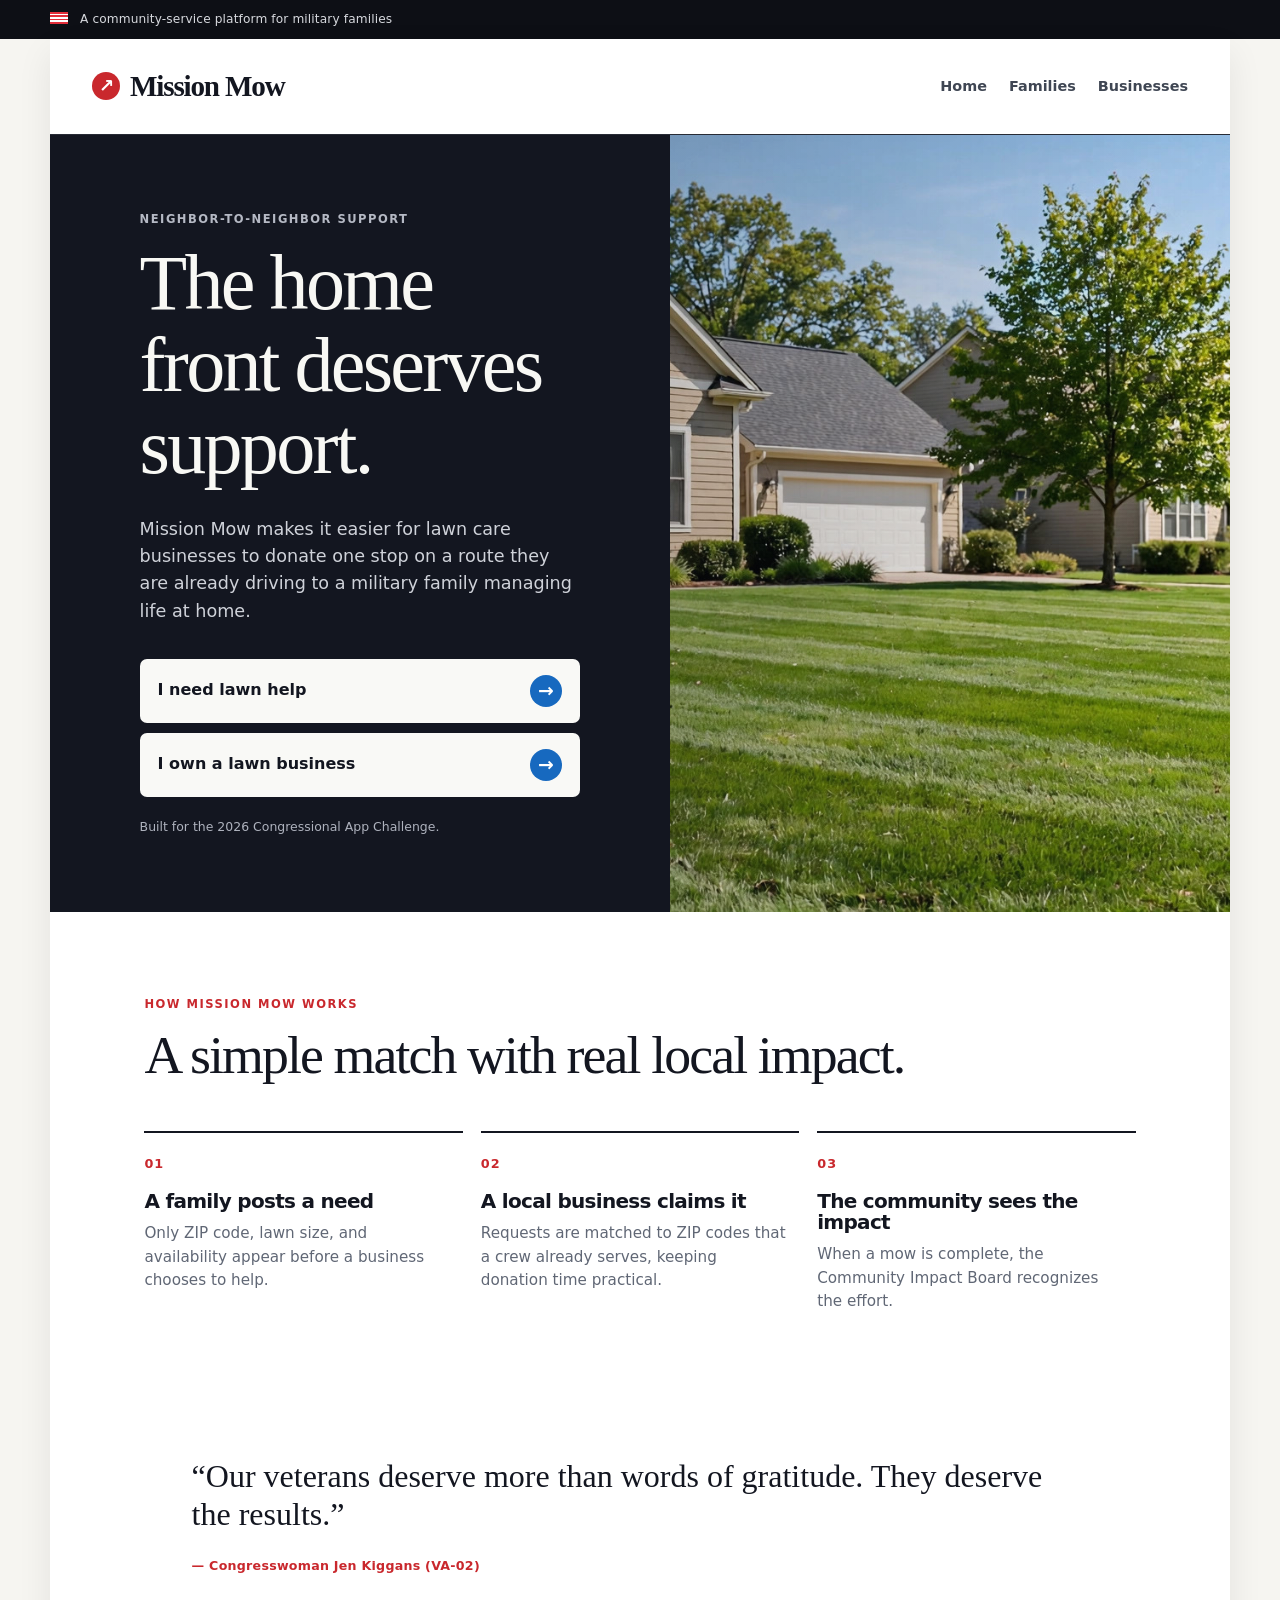
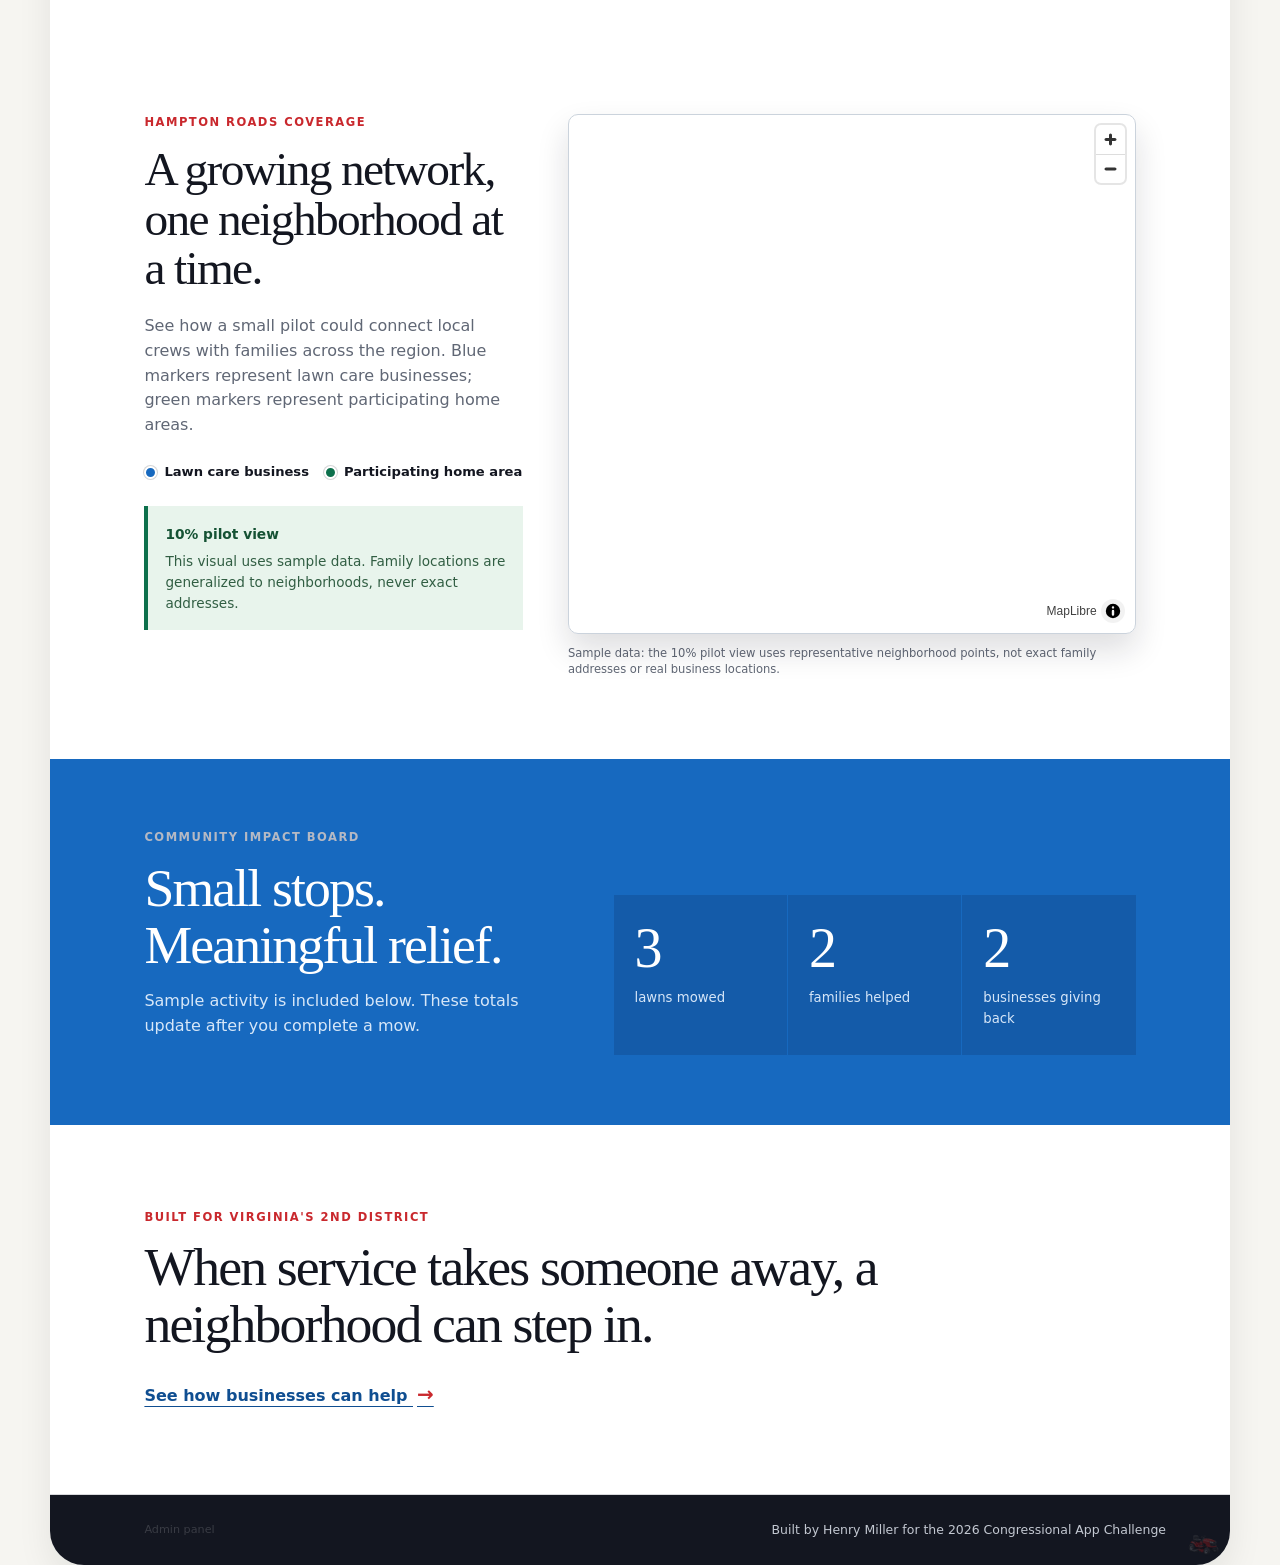
==== commit 3a477df6: "Finalize demo and submission materials" ====
--- a/index.html
+++ b/index.html
@@ -5,7 +5,7 @@
   <meta name="viewport" content="width=device-width, initial-scale=1.0">
   <title>Mission Mow | Homefront support</title>
   <meta name="description" content="Mission Mow connects military families with local lawn care businesses.">
-  <link rel="stylesheet" href="styles.css?v=20261023a">
+  <link rel="stylesheet" href="styles.css?v=20261025g">
   <link rel="stylesheet" href="vendor/maplibre-gl.css?v=5.24.0">
 </head>
 <body data-page="home" data-storage-namespace="mission_mow">
@@ -20,7 +20,6 @@
         <a href="index.html" aria-current="page">Home</a>
         <a href="family.html">Families</a>
         <a href="business.html">Businesses</a>
-        <a href="minigame.html">MISSION MINIGAME</a>
       </nav>
     </header>
 
@@ -85,7 +84,7 @@
       <div>
         <p class="eyebrow" data-edit-key="home.impact.eyebrow" data-edit-label="Impact board label">Community impact board</p>
         <h2 data-edit-key="home.impact.title" data-edit-label="Impact board headline">Small stops. Meaningful relief.</h2>
-        <p data-edit-key="home.impact.description" data-edit-label="Impact board description">These totals update after you complete a mow.</p>
+        <p data-edit-key="home.impact.description" data-edit-label="Impact board description">Sample activity is included below. These totals update after you complete a mow.</p>
       </div>
       <div class="impact-stats" aria-label="Community impact totals">
         <div><strong id="stat-mows">0</strong><span>lawns mowed</span></div>
@@ -103,10 +102,34 @@
     <footer class="site-footer-v2 home-footer">
       <button class="admin-access" type="button">Admin panel</button>
       <span>Built by Henry Miller for the 2026 Congressional App Challenge</span>
+      <a class="easter-egg-mower" href="#hidden-lawn-mission" aria-label="Discover the hidden Mission Mow minigame" title="A small mowing mission awaits">
+        <img src="images/hidden-lawnmower-photo.png" alt="" width="360" height="240">
+      </a>
     </footer>
   </main>
 
+  <div id="hidden-game-modal" class="hidden hidden-game-modal" aria-hidden="true">
+    <section class="hidden-game-dialog" role="dialog" aria-modal="true" aria-labelledby="hidden-game-title">
+      <button id="hidden-game-close" class="hidden-game-close" type="button" aria-label="Close hidden lawn mission">×</button>
+      <section class="game-section" aria-labelledby="hidden-game-title">
+        <div class="game-topline">
+          <div><p class="eyebrow red">Hidden lawn mission</p><h2 id="hidden-game-title">Make clean passes across the lawn.</h2></div>
+          <div class="game-scoreboard" aria-label="Game score"><span>LAWN CUT <strong id="game-score">0%</strong></span><span>TIME <strong id="game-time">90</strong></span></div>
+        </div>
+        <div class="game-board-wrap">
+          <canvas id="mowing-game" class="mission-game-canvas" width="960" height="510" aria-label="3D Virginia Beach lawn mowing game. Use W and S to drive the mower and A and D to steer. Cut the tall grass into neat stripes.">Your browser does not support this game canvas.</canvas>
+        </div>
+        <div class="game-controls">
+          <div class="keyboard-guide" aria-label="Keyboard controls"><span class="keycap">W</span><span class="keycap">A</span><span class="keycap">S</span><span class="keycap">D</span><span>Drive and steer the mower</span></div>
+          <button id="game-start" class="primary-button" type="button">Start mission <span aria-hidden="true">→</span></button>
+        </div>
+        <p id="game-status" class="game-status" role="status" aria-live="polite">Press Start mission, then use WASD to mow clean stripes into the lawn.</p>
+      </section>
+    </section>
+  </div>
+
   <script src="vendor/maplibre-gl.js?v=5.24.0"></script>
-  <script src="app.js?v=20261023b"></script>
+  <script src="app.js?v=20261025b"></script>
+  <script src="minigame.js?v=20261025b"></script>
 </body>
 </html>
--- a/styles.css
+++ b/styles.css
@@ -104,7 +104,10 @@
 .text-link { color: var(--blue-dark); display: inline-block; font-weight: 800; margin-top: 27px; text-decoration-thickness: 1px; text-underline-offset: 5px; }
 .text-link span { color: var(--red); font-size: 1.25rem; margin-left: 4px; }
 .site-footer-v2 { align-items: center; color: #4f5662; display: flex; font-size: .78rem; justify-content: space-between; padding: 25px 8%; }
-.home-footer { background: var(--ink); color: #c3c8d1; }
+.home-footer { background: var(--ink); color: #c3c8d1; padding-right: 64px; position: relative; }
+.easter-egg-mower { bottom: 9px; display: block; height: 22px; opacity: .25; position: absolute; right: 10px; text-decoration: none; transition: opacity .18s ease, transform .18s ease; width: 33px; }
+.easter-egg-mower:hover, .easter-egg-mower:focus-visible { opacity: .9; outline: none; transform: translateY(-2px); }
+.easter-egg-mower img { display: block; height: 100%; object-fit: contain; width: 100%; }
 .admin-access { background: none; border: 0; color: rgba(255,255,255,.16); cursor: pointer; font-size: .7rem; padding: 0; text-align: left; }
 .admin-access:hover, .admin-access:focus-visible { color: rgba(255,255,255,.7); outline: none; text-decoration: underline; text-underline-offset: 4px; }
 .admin-sign-in { align-items: center; background: rgba(13, 15, 21, .68); display: flex; inset: 0; justify-content: center; padding: 22px; position: fixed; z-index: 10; }
@@ -187,6 +190,11 @@
 .game-heading { background: var(--ink); color: #fff; padding: 76px 8% 70px; }
 .game-heading h1 { font-family: var(--serif); font-size: clamp(3.1rem, 5.5vw, 5.8rem); font-weight: 400; margin: 0 0 20px; }
 .game-heading > p:last-child { color: #d1d4db; font-size: 1.1rem; margin: 0; max-width: 650px; }
+.hidden-game-modal { align-items: flex-start; background: rgba(8, 14, 22, .9); display: flex; inset: 0; justify-content: center; overflow: auto; padding: 24px; position: fixed; z-index: 30; }
+.hidden-game-dialog { background: var(--paper); box-shadow: 0 26px 80px rgba(0,0,0,.45); max-width: 1180px; position: relative; width: 100%; }
+.hidden-game-dialog .game-section { padding: 54px clamp(24px, 5vw, 76px) 42px; }
+.hidden-game-close { background: var(--ink); border: 0; border-radius: 50%; color: #fff; cursor: pointer; font-size: 1.6rem; height: 37px; line-height: 1; padding: 0 0 3px; position: absolute; right: 17px; top: 16px; width: 37px; z-index: 1; }
+.hidden-game-close:hover, .hidden-game-close:focus-visible { background: var(--red); outline: 3px solid rgba(201,40,45,.23); }
 .game-section { padding: 58px 8% 68px; }
 .game-topline { align-items: end; display: flex; gap: 28px; justify-content: space-between; margin-bottom: 30px; }
 .game-topline h2 { font-family: var(--serif); font-size: clamp(2rem, 3.5vw, 3.3rem); font-weight: 400; margin: 0; max-width: 600px; }
@@ -225,6 +233,9 @@
   .site-footer-v2 { align-items: flex-start; flex-direction: column; gap: 10px; padding: 23px 30px; }
   .editor-grid { grid-template-columns: 1fr; }
   .game-heading, .game-section { padding-left: 30px; padding-right: 30px; }
+  .hidden-game-modal { align-items: flex-start; padding: 0; }
+  .hidden-game-dialog { min-height: 100%; }
+  .hidden-game-dialog .game-section { padding: 68px 30px 42px; }
   .game-topline, .game-controls { align-items: flex-start; flex-direction: column; }
   .game-scoreboard { gap: 20px; }
 }
